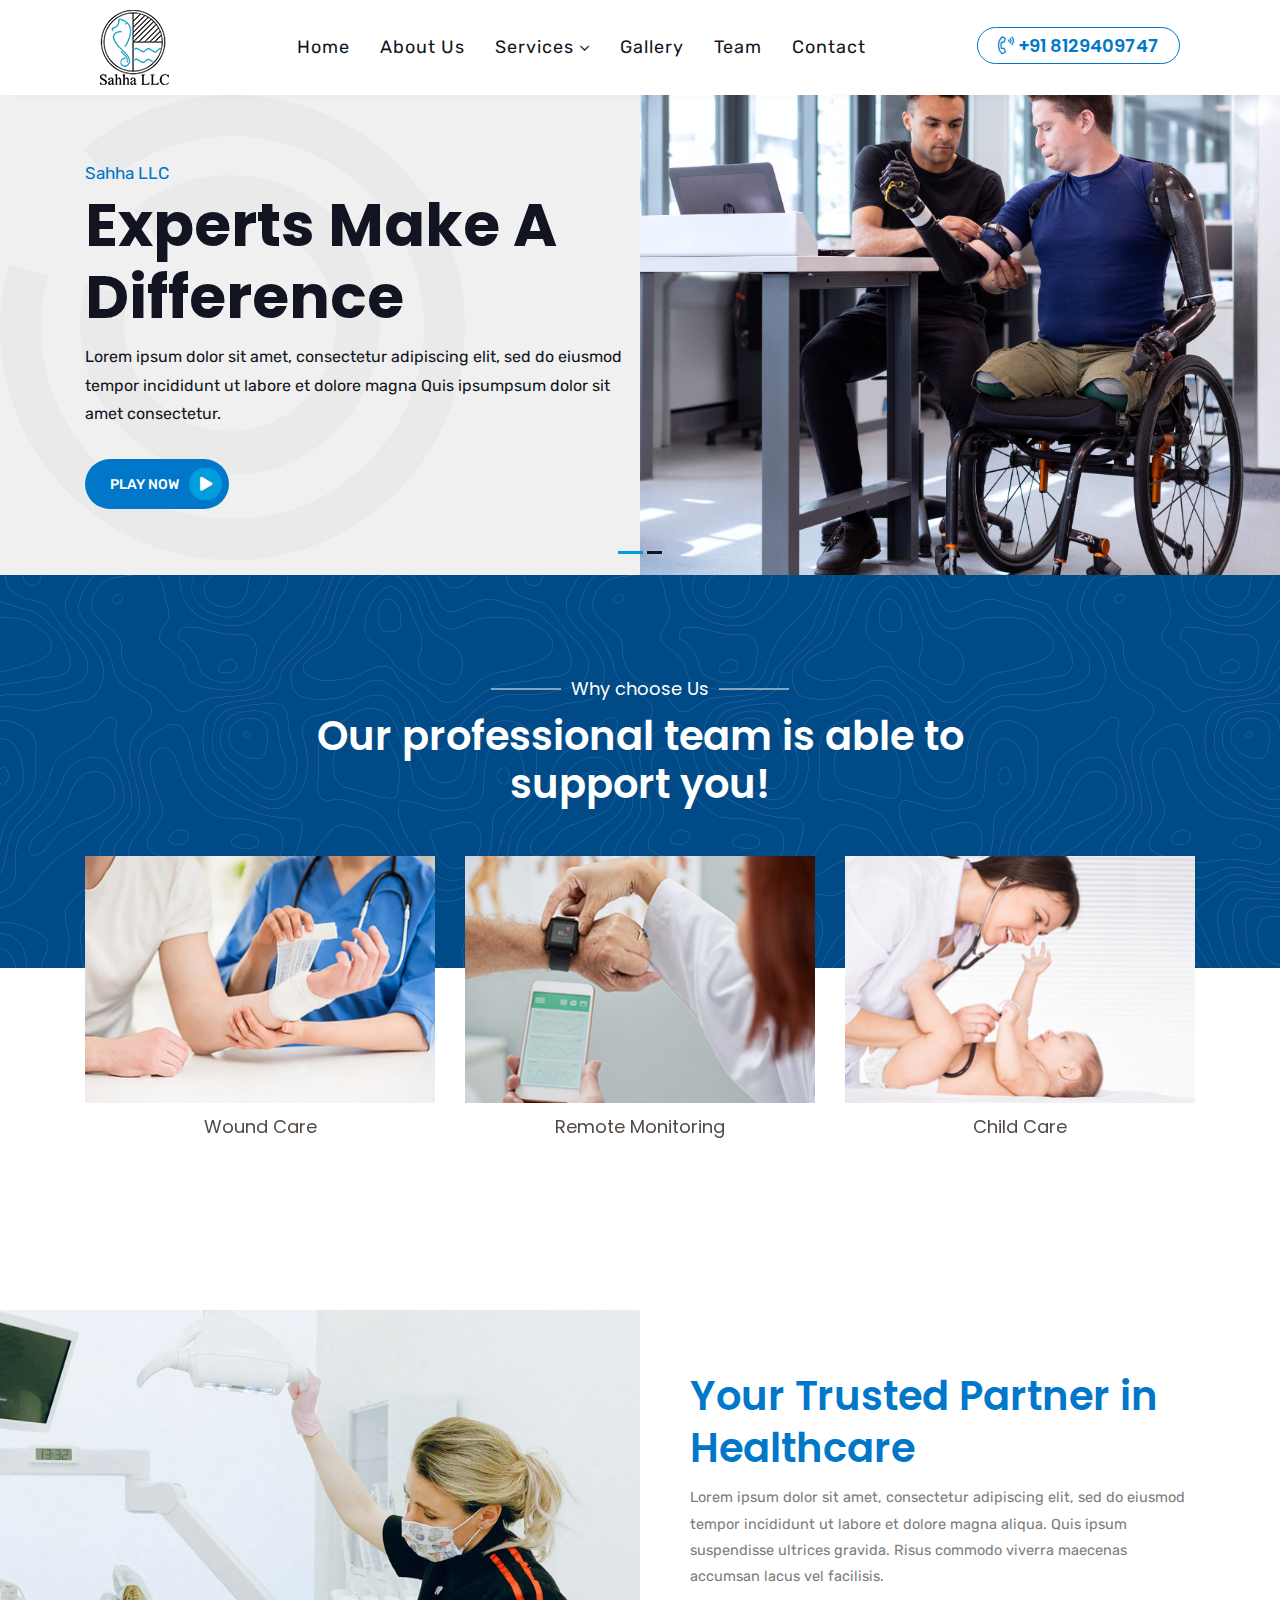
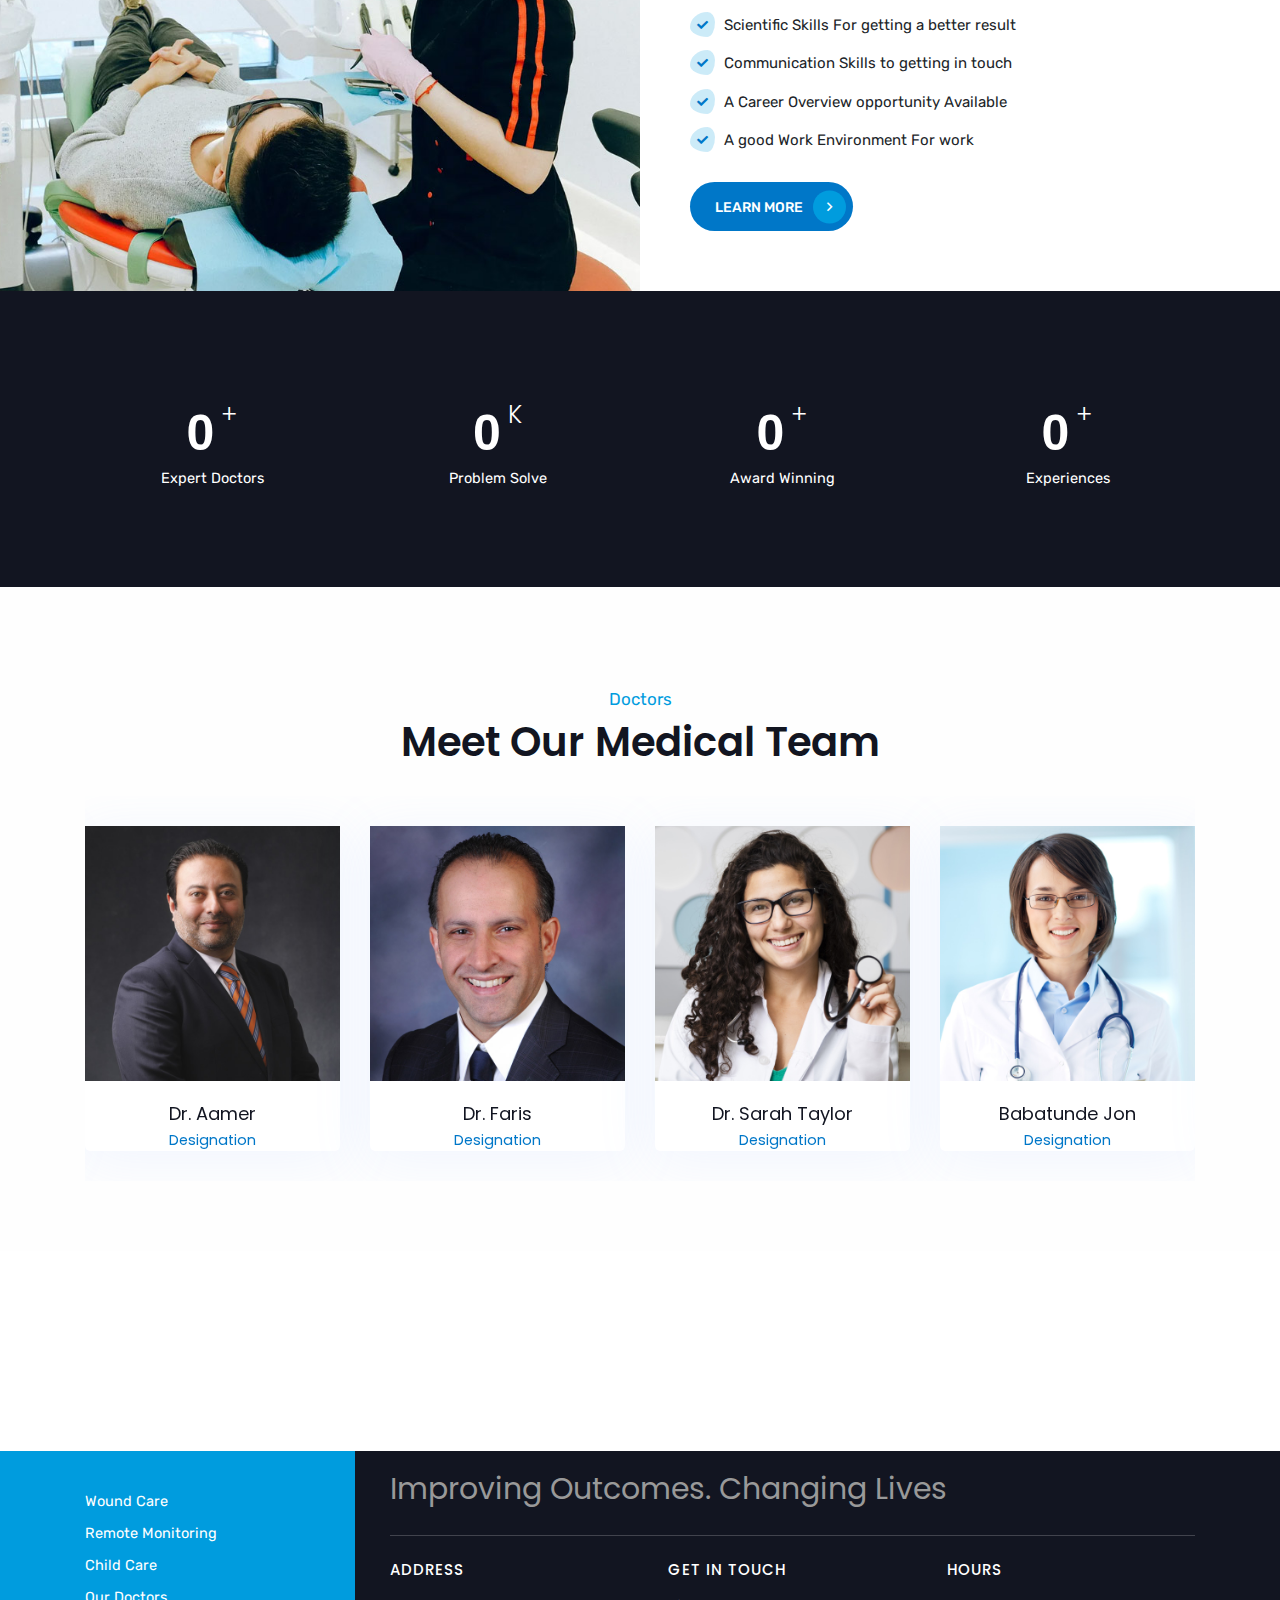
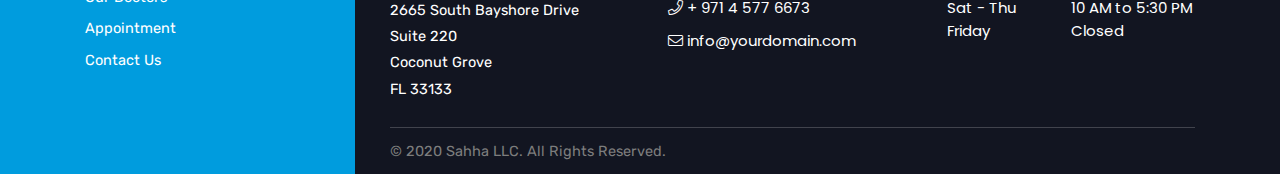
==== index.html @ 39664ebe "Initial commit" ====
<!doctype html>
<html lang="zxx">

<head>
  <meta charset="utf-8">
  <meta name="viewport" content="width=device-width, initial-scale=1, shrink-to-fit=no">
  <link rel="stylesheet" href="assets/css/bootstrap.min.css">
  <link rel="stylesheet" href="assets/css/animate.min.css">
  <link rel="stylesheet" href="assets/css/fontawesome-all.min.css">
  <link rel="stylesheet" href="assets/css/owl.carousel.min.css">
  <link rel="stylesheet" href="assets/css/magnific-popup.min.css">
  <link rel="stylesheet" href="assets/css/odometer.min.css">
  <link rel="stylesheet" href="assets/css/meanmenu.css">
  <link rel="stylesheet" href="assets/css/style.css">

  <title>Sahha LLC</title>

  <link rel="icon" type="image/png" href="assets/img/favicon.png">
</head>

<body>

  <!-- Preloader -->
  <div class="preloader">
    <div class="loader">
      <div class="loader-outter"></div>
      <div class="loader-inner"></div>

      <div class="indicator">
        <svg width="16px" height="12px">
          <polyline id="back" points="1 6 4 6 6 11 10 1 12 6 15 6"></polyline>
          <polyline id="front" points="1 6 4 6 6 11 10 1 12 6 15 6"></polyline>
        </svg>
      </div>
    </div>
  </div>
  <!-- End Preloader -->


  <header class="header-area">
    <div class="navbar-area">
      <div class="sahha-responsive-nav">
        <div class="container">
          <div class="sahha-responsive-menu">
            <div class="logo">
              <a href="index.html">
                <img src="assets/img/logo.png" alt="logo">
              </a>
            </div>
          </div>
        </div>
      </div>

      <div class="sahha-nav">
        <div class="container-fluid">
          <div class="header-wrap">
            <nav class="navbar navbar-expand-md navbar-light">
              <a class="navbar-brand" href="index.html">
                <img src="assets/img/logo.png" alt="logo">
              </a>

              <div class="collapse navbar-collapse mean-menu" id="navbarSupportedContent">
                <ul class="navbar-nav">
                  <li class="nav-item"><a href="#" class="nav-link active">Home</a></li>

                  <li class="nav-item"><a href="#" class="nav-link">About Us</a>

                  </li>

                  <li class="nav-item"><a href="#" class="nav-link">Services <i class="fal fa-angle-down"></i></a>
                    <ul class="dropdown-menu">
                      <li class="nav-item"><a href="#" class="nav-link">Wound Care</a></li>

                      <li class="nav-item"><a href="#" class="nav-link">Remote Monitoring</a></li>
                      <li class="nav-item"><a href="#" class="nav-link">Child Care</a></li>
                    </ul>
                  </li>

                  <li class="nav-item"><a href="#" class="nav-link">Gallery </a>

                  </li>
                  <li class="nav-item"><a href="#" class="nav-link">Team</a></li>
                  <li class="nav-item"><a href="#" class="nav-link">Contact</a></li>
                </ul>
                <div class="others-options">
                  <a href="#" class=""><i class="fal fa-phone-volume"></i> +91 8129409747
                    <!-- <span>Call Us Today</span>-->
                  </a>
                </div>
              </div>
            </nav>
          </div>
        </div>
      </div>
    </div>
  </header>

  <div class="home-slides owl-carousel owl-theme">
    <div class="main-banner d-flex flex-row justify-content-end" style="background-color: #f0f0f0; position: relative;">
      <div class="d-table" style="z-index: 9999; position: absolute;">
        <div class="d-table-cell">
          <div class="container">
            <div class="row">
              <div class="col-md-6 col-sm-12">
                <div class="main-banner-content">
                  <span>Sahha LLC</span>
                  <h1>Experts Make A Difference</h1>
                  <p>Lorem ipsum dolor sit amet, consectetur adipiscing elit, sed do eiusmod tempor incididunt ut labore
                    et dolore magna Quis ipsumpsum dolor sit amet consectetur.</p>

                  <div class="btn-box">

                    <a href="https://www.youtube.com/watch?v=bk7McNUjWgw" class="btn btn-primary popup-youtube">Play Now
                      <i class="fas fa-play"></i></a>
                  </div>
                </div>
              </div>
            </div>
          </div>
        </div>
      </div>

      <div class="col-md-6" style="padding: 0; z-index: 1;"><img src="assets/img/ban01.jpg"></div>
      <div class="circle-shape1"><img src="assets/img/circle-shape1.png" alt="image"></div>
      <div class="circle-shape2"><img src="assets/img/circle-shape2.png" alt="image"></div>
    </div>


    <div class="main-banner d-flex flex-row justify-content-end" style="background-color: #f0f0f0; position: relative;">
      <div class="d-table" style="z-index: 9999; position: absolute;">
        <div class="d-table-cell">
          <div class="container">
            <div class="row">
              <div class="col-md-6">
                <div class="main-banner-content">
                  <span>Sahha LLC</span>
                  <h1>Experts Make A Difference</h1>
                  <p>Lorem ipsum dolor sit amet, consectetur adipiscing elit, sed do eiusmod tempor incididunt ut labore
                    et dolore magna Quis ipsumpsum dolor sit amet consectetur.</p>

                  <div class="btn-box">
                    <a href="#" class="btn btn-primary">About Us <i class="far fa-angle-right"></i></a>

                  </div>
                </div>
              </div>
            </div>
          </div>
        </div>
      </div>

      <div class="col-md-6" style="padding: 0; z-index: 1;"><img src="assets/img/ban02.jpg"></div>
      <div class="circle-shape1"><img src="assets/img/circle-shape1.png" alt="image"></div>
      <div class="circle-shape2"><img src="assets/img/circle-shape2.png" alt="image"></div>
    </div>
  </div>

  <div class="clearfix"></div>

  <section class="choose-people bg-primary-half-lg z-index-n9">
    <div class="container">
      <div class="row justify-content-center">
        <div class="col-xl-8 col-md-10 text-center">
          <div class="section-mtitle center-divider mb-4 mb-md-0">
            <span class="text-white">Why choose Us</span>
            <h2 class="text-white mb-0">Our professional team is able to support you!</h2>
          </div>
        </div>
      </div>
    </div>
  </section>
  <section class="space-pb mt-n5 mt-lg-n7" style=" width: 100%; float: left;">
    <div class="container">
      <div class="row justify-content-center">
        <div class="col-lg-4 col-md-6 text-center mb-4 mb-lg-0">
          <div class="sahha-service-box" data-aos="fade-up">
            <div class="img-scale">
              <a href="#" title="View more">
                <img width="348" height="246" src="assets/img/services-01.jpg" class="" alt="" /></a>
            </div>
            <a href="#" class="sahha-service-box__name">Wound Care</a>
            <div class="sahha-service-box__footer">
              <a href="#" class="more more--dark">View more</a>
              <a href="#" class="appointment" data-product-id="705"><i class="icon-marmite_symbol"></i>
                <b>Appointment</b>
              </a>
            </div>
          </div>
        </div>
        <div class="col-lg-4 col-md-6 text-center mb-4 mb-lg-0">
          <div class="sahha-service-box" data-aos="fade-up">
            <div class="img-scale">
              <a href="#" title="View more">
                <img width="348" height="246" src="assets/img/services-02.jpg" class="" alt="" /></a>
            </div>
            <a href="#" class="sahha-service-box__name">Remote Monitoring</a>
            <div class="sahha-service-box__footer">
              <a href="#" class="more more--dark">View more</a>
              <a href="#" class="appointment" data-product-id="705"><i class="icon-marmite_symbol"></i>
                <b>Appointment</b>
              </a>
            </div>
          </div>
        </div>
        <div class="col-lg-4 col-md-6 text-center mb-4 mb-lg-0">
          <div class="sahha-service-box" data-aos="fade-up">
            <div class="img-scale">
              <a href="#" title="View more">
                <img width="348" height="246" src="assets/img/services-03.jpg" alt="" /></a>
            </div>
            <a href="#" class="sahha-service-box__name">Child Care</a>
            <div class="sahha-service-box__footer cxy">
              <a href="#" class="more more--dark">View more</a>
              <a href="#" class="appointment" data-product-id="705"><i class="icon-marmite_symbol"></i>
                <b>Appointment</b>
              </a>
            </div>
          </div>
        </div>
      </div>
    </div>
  </section>


  <div class="clearfix"></div>

  <section class="about-area">
    <div class="container-fluid p-0">
      <div class="row m-0">
        <div class="col-lg-6 col-md-12 p-0">
          <div class="about-image">
            <img src="assets/img/about-img1.jpg" alt="image">
          </div>
        </div>

        <div class="col-lg-6 col-md-12 p-0">
          <div class="about-content">

            <h2>Your Trusted Partner in Healthcare</h2>
            <p>Lorem ipsum dolor sit amet, consectetur adipiscing elit, sed do eiusmod tempor incididunt ut labore et
              dolore magna aliqua. Quis ipsum suspendisse ultrices gravida. Risus commodo viverra maecenas accumsan
              lacus vel facilisis.</p>

            <ul>
              <li><i class="fas fa-check"></i> Scientific Skills For getting a better result</li>
              <li><i class="fas fa-check"></i> Communication Skills to getting in touch</li>
              <li><i class="fas fa-check"></i> A Career Overview opportunity Available</li>
              <li><i class="fas fa-check"></i> A good Work Environment For work</li>
            </ul>

            <a href="#" class="btn btn-primary">Learn More <i class="far fa-angle-right"></i></a>
          </div>
        </div>
      </div>
    </div>
  </section>

  <section class="fun-facts-area ptb-100">
    <div class="container">
      <div class="row">
        <div class="col-lg-3 col-md-3 col-sm-3 col-6">
          <div class="single-fun-facts">
            <div class="icon">
              <i class="flaticon-doctor-1"></i>
            </div>
            <h3>
              <span class="odometer" data-count="20"></span>
              <span class="optional-icon">+</span>
            </h3>
            <p>Expert Doctors</p>
          </div>
        </div>

        <div class="col-lg-3 col-md-3 col-sm-3 col-6">
          <div class="single-fun-facts">
            <div class="icon">
              <i class="flaticon-light-bulb"></i>
            </div>
            <h3>
              <span class="odometer" data-count="899"></span>
              <span class="optional-icon">K</span>
            </h3>
            <p>Problem Solve</p>
          </div>
        </div>

        <div class="col-lg-3 col-md-3 col-sm-3 col-6">
          <div class="single-fun-facts">
            <div class="icon">
              <i class="flaticon-science"></i>
            </div>
            <h3>
              <span class="odometer" data-count="100"></span>
              <span class="optional-icon">+</span>
            </h3>
            <p>Award Winning</p>
          </div>
        </div>

        <div class="col-lg-3 col-md-3 col-sm-3 col-6">
          <div class="single-fun-facts">
            <div class="icon">
              <i class="flaticon-trophy"></i>
            </div>
            <h3>
              <span class="odometer" data-count="10"></span>
              <span class="optional-icon">+</span>
            </h3>
            <p>Experiences</p>
          </div>
        </div>
      </div>
    </div>
  </section>

  <section class="doctor-area ptb-100 bg-fefefe">
    <div class="container">
      <div class="section-title">
        <span>Doctors</span>
        <h2>Meet Our Medical Team</h2>

      </div>

      <div class="doctor-slides owl-carousel owl-theme">
        <div class="single-doctor-box">
          <div class="doctor-image">
            <img src="assets/img/doctor/1.jpg" alt="image">

            <a href="#" class="details-btn"><i class="fas fa-plus"></i></a>
          </div>

          <div class="doctor-content">
            <h3><a href="#">Dr. Aamer</a></h3>
            <span>Designation</span>


          </div>
        </div>

        <div class="single-doctor-box">
          <div class="doctor-image">
            <img src="assets/img/doctor/2.jpg" alt="image">

            <a href="#" class="details-btn"><i class="fas fa-plus"></i></a>
          </div>

          <div class="doctor-content">
            <h3><a href="#">Dr. Faris</a></h3>
            <span>Designation</span>


          </div>
        </div>

        <div class="single-doctor-box">
          <div class="doctor-image">
            <img src="assets/img/doctor/5.jpg" alt="image">

            <a href="#" class="details-btn"><i class="fas fa-plus"></i></a>
          </div>

          <div class="doctor-content">
            <h3><a href="#">Dr. Sarah Taylor</a></h3>
            <span>Designation</span>


          </div>
        </div>



        <div class="single-doctor-box">
          <div class="doctor-image">
            <img src="assets/img/doctor/3.jpg" alt="image">

            <a href="#" class="details-btn"><i class="fas fa-plus"></i></a>
          </div>

          <div class="doctor-content">
            <h3><a href="#">Babatunde Jon</a></h3>
            <span>Designation</span>


          </div>
        </div>


      </div>
    </div>
  </section>

  <section class="appointment-area ptb-100 jarallax" data-jarallax='{"speed": 0.3}'>
    <div class="container">

    </div>
  </section>

  <section class="footer-area">
    <div class="container">


      <div class="row">
        <div class="col-lg-3 col-md-6 col-sm-6">
          <div class="single-footer-widget">
            <ul class="departments-list">
              <li><a href="#">Wound Care</a></li>
              <li><a href="#">Remote Monitoring</a></li>
              <li><a href="#">Child Care</a></li>
              <li><a href="#">Our Doctors</a></li>
              <li><a href="#">Appointment</a></li>
              <li><a href="#">Contact Us</a></li>
            </ul>


          </div>
        </div>

        <div class="col-lg-9" style="background-color: #121521; padding-left: 35px;">
          <div class="row">
            <div class="col-lg-12">
              <div class="footer-ryt-mainTitle">
                <h3>Improving Outcomes. Changing Lives</h3>
              </div>

            </div>
          </div>
          <div class="row">
            <div class="col-lg-4">
              <div class="footer-ryt">
                <h5>Address</h5>
                <p>2665 South Bayshore Drive<br> Suite 220<br>
                  Coconut Grove<br> FL 33133</p>
              </div>
            </div>
            <div class="col-lg-4">
              <div class="footer-ryt">
                <h5>Get In Touch</h5>
                <a href="#"><i class="fal fa-phone"></i> + 971 4 577 6673</a>
                <a href="#"><i class="fal fa-envelope"></i> info@yourdomain.com</a>
              </div>
            </div>
            <div class="col-lg-4">
              <div class="footer-ryt">
                <h5>Hours</h5>

                <div class="hoursBx">
                  <span class="">Sat - Thu</span><span>10 AM to 5:30 PM</span></div>
                <div class="hoursBx"><span>Friday</span><span class="">Closed</span></div>


              </div>
            </div>
          </div>
          <div class="row">
            <div class="col-lg-12">
              <div style="border-top: 1px solid rgba(255,255,255,.2); padding: 10px 0;">
                <p>© 2020 Sahha LLC. All Rights Reserved.</p>
              </div>

            </div>
          </div>

        </div>
      </div>
    </div>
  </section>


  <div class="go-top"><i class="fas fa-chevron-up"></i></div>


  <script src="assets/js/jquery.min.js"></script>
  <script src="assets/js/popper.min.js"></script>
  <script src="assets/js/bootstrap.min.js"></script>
  <script src="assets/js/owl.carousel.min.js"></script>
  <script src="assets/js/jquery.meanmenu.js"></script>
  <script src="assets/js/jquery.appear.min.js"></script>
  <script src="assets/js/odometer.min.js"></script>
  <script src="assets/js/parallax.min.js"></script>
  <script src="assets/js/jquery.magnific-popup.min.js"></script>
  <script src="assets/js/wow.min.js"></script>
  <script src="assets/js/main.js"></script>
</body>

</html>
---- assets/css/meanmenu.css ----
a.meanmenu-reveal {
	display: none;
}
.mean-container .mean-bar {
	float: left;
	width: 100%;
	position: absolute;
	background: transparent;
	padding: 0 0 0;
	z-index: 999;
}

.mean-container a.meanmenu-reveal {
	width: 35px;
	height: 30px;
	position: absolute;
	right: 0;
	cursor: pointer;
	color: #000000;
	text-decoration: none;
	font-size: 16px;
	text-indent: -9999em;
	line-height: 22px;
	font-size: 1px;
	display: block;
	font-weight: 700;
	padding-top: 3px;
}

.mean-container a.meanmenu-reveal span {
	display: block;
	background: #000000;
	height: 4px;
	margin-top: 3px;
	border-radius: 3px;
}

.mean-container .mean-nav {
	float: left;
	width: 100%;
	background: #ffffff;
	margin-top: 48px;
}

.mean-container .mean-nav ul {
	padding: 0;
	margin: 0;
	width: 100%;
	border: none;
	list-style-type: none;
}

.mean-container .mean-nav ul li {
	position: relative;
	float: left;
	width: 100%;
}

.mean-container .mean-nav ul li a i {
	display: none;
}

.mean-container .mean-nav ul li a {
	display: block;
	float: left;
	width: 90%;
	padding: 1em 5%;
	margin: 0;
	text-align: left;
	color: #677294;
	border-top: 1px solid #dbeefd;
	text-decoration: none;
}

.mean-container .mean-nav ul li a.active {
	color: #000000;
}

.mean-container .mean-nav ul li li a {
	width: 80%;
	padding: 1em 10%;
	color: #677294;
	border-top: 1px solid #dbeefd;
	opacity: 1;
	filter: alpha(opacity=75);
	text-shadow: none !important;
	visibility: visible;
	text-transform: none;
	font-size: 14px;
}

.mean-container .mean-nav ul li.mean-last a {
	margin-bottom: 0;
}

.mean-container .mean-nav ul li li li a {
	width: 70%;
	padding: 1em 15%;
}

.mean-container .mean-nav ul li li li li a {
	width: 60%;
	padding: 1em 20%;
}

.mean-container .mean-nav ul li li li li li a {
	width: 50%;
	padding: 1em 25%;
}

.mean-container .mean-nav ul li a:hover {
	background: #252525;
	background: rgba(255, 255, 255, 0.1);
}

.mean-container .mean-nav ul li a.mean-expand {
	margin-top: 1px;
	width: 100%;
	height: 24px;
	padding: 12px !important;
	text-align: right;
	position: absolute;
	right: 0;
	top: 0;
	z-index: 2;
	font-weight: 700;
	background: transparent;
	border: none !important;
}

.mean-container .mean-push {
	float: left;
	width: 100%;
	padding: 0;
	margin: 0;
	clear: both;
}

.mean-nav .wrapper {
	width: 100%;
	padding: 0;
	margin: 0;
}

/* Fix for box sizing on Foundation Framework etc. */
.mean-container .mean-bar,
.mean-container .mean-bar * {
	-webkit-box-sizing: content-box;
	-moz-box-sizing: content-box;
	box-sizing: content-box;
}

.mean-remove {
	display: none !important;
}
---- assets/css/style.css ----
@import url("https://fonts.googleapis.com/css?family=Poppins:100,100i,200,200i,300,300i,400,400i,500,500i,600,600i,700,700i,800,800i,900,900i&display=swap");
@import url("https://fonts.googleapis.com/css?family=Rubik:300,300i,400,400i,500,500i,700,700i,900,900i&display=swap");
body {
  padding: 0;
  margin: 0;
  font-family: "Poppins", sans-serif;
  font-size: 15px;
}

a {
  -webkit-transition: 0.5s;
  transition: 0.5s;
  outline: 0 !important;
  text-decoration: none;
  color: #121521;
}

a:hover {
  text-decoration: none;
  color: #19ce67;
}

button {
  outline: 0 !important;
}

.d-table {
  width: 100%;
  height: 100%;
}

.d-table-cell {
  vertical-align: middle;
}

img {
  max-width: 100%;
  height: auto;
}

p {
  color: #7d7d7d;
  line-height: 1.8;
  margin-bottom: 12px;
  font-size: 14.5px;
  font-family: "Rubik", sans-serif;
}

p:last-child {
  margin-bottom: 0;
}

.h1,
.h2,
.h3,
.h4,
.h5,
.h6,
h1,
h2,
h3,
h4,
h5,
h6 {
  color: #121521;
}

.bg-fefefe {
  background-color: #fefefe;
}

.bg-f4f9fd {
  background-color: #f4f9fd;
}

.ptb-100 {
  padding-top: 100px;
  padding-bottom: 100px;
}

/*btn(primary&light)*/
.btn {
  border: none;
  line-height: initial;
  text-transform: uppercase;
  border-radius: 30px;
  padding: 17px 50px 15.5px 25px;
  position: relative;
  -webkit-transition: 0.5s;
  transition: 0.5s;
  font-size: 14px;
  font-family: "Rubik", sans-serif;
  font-weight: 500;
}

.btn.disabled,
.btn:disabled {
  opacity: 1;
}

.btn-primary {
  background: #0077c8;
  color: #ffffff;
}

.btn-primary i {
  position: absolute;
  right: 7px;
  top: 50%;
  -webkit-transform: translateY(-50%);
  transform: translateY(-50%);
  text-align: center;
  display: inline-block;
  height: 33px;
  width: 33px;
  line-height: 33px;
  color: #ffffff;
  border-radius: 50%;
  background-color: #009cde;
  -webkit-transition: 0.5s;
  transition: 0.5s;
}

.btn-primary.disabled,
.btn-primary:disabled {
  background: #19ce67;
  color: #ffffff;
}

.btn-primary:hover,
.btn-primary:focus {
  -webkit-box-shadow: unset !important;
  box-shadow: unset !important;
  background: #009cde !important;
  color: #ffffff !important;
}

.btn-primary:hover i,
.btn-primary:focus i {
  background-color: #ffffff;
  color: #009cde;
}

.btn-light {
  background-color: #ffffff;
  color: #121521;
}

.btn-light i {
  position: absolute;
  right: 7px;
  top: 50%;
  -webkit-transform: translateY(-50%);
  transform: translateY(-50%);
  text-align: center;
  display: inline-block;
  height: 33px;
  width: 33px;
  line-height: 34px;
  color: #121521;
  border-radius: 50%;
  background-color: #f0f0f0;
}

.btn-light.disabled,
.btn-light:disabled {
  background-color: #ffffff;
  color: #121521;
}

.btn-light:hover,
.btn-light:focus {
  background-color: #121521 !important;
  color: #ffffff !important;
  -webkit-box-shadow: unset !important;
  box-shadow: unset !important;
}

/*section-title*/
.section-title {
  text-align: center;
  max-width: 700px;
  margin-left: auto;
  margin-right: auto;
  margin-bottom: 60px;
}

.section-title span {
  display: block;
  margin-bottom: 5px;
  color: #009cde;
  font-size: 17px;
  font-family: "Rubik", sans-serif;
}

.section-title h2 {
  margin-bottom: 0;
  font-size: 40px;
  font-weight: 600;
}

.section-title p {
  max-width: 520px;
  margin-top: 10px;
  margin-bottom: 0;
  margin-left: auto;
  margin-right: auto;
}

/*form-control*/
.form-control {
  height: 45px;
  padding: 0 15px;
  font-size: 15px;
  line-height: initial;
  color: #121521;
  background-color: #ffffff;
  border: 1px solid #eeeeee;
  border-radius: 0;
  -webkit-transition: 0.5s;
  transition: 0.5s;
}

.form-control:focus {
  -webkit-box-shadow: unset !important;
  box-shadow: unset !important;
  border-color: #19ce67;
}

/*================================================
Preloader Area CSS
=================================================*/
.preloader {
  position: fixed;
  left: 0;
  width: 0;
  height: 100%;
  width: 100%;
  text-align: center;
  z-index: 9999999;
  -webkit-transition: 0.9s;
  transition: 0.9s;
}

.preloader .loader {
  position: absolute;
  width: 80px;
  height: 80px;
  border-radius: 50%;
  display: inline-block;
  left: 0;
  right: 0;
  margin: 0 auto;
  top: 45%;
  -webkit-transform: translateY(-45%);
  transform: translateY(-45%);
  -webkit-transition: 0.5s;
  transition: 0.5s;
}

.preloader .loader .loader-outter {
  position: absolute;
  border: 4px solid #ffffff;
  border-left-color: transparent;
  border-bottom: 0;
  width: 100%;
  height: 100%;
  border-radius: 50%;
  -webkit-animation: loader-outter 1s cubic-bezier(0.42, 0.61, 0.58, 0.41) infinite;
  animation: loader-outter 1s cubic-bezier(0.42, 0.61, 0.58, 0.41) infinite;
}

.preloader .loader .loader-inner {
  position: absolute;
  border: 4px solid #ffffff;
  border-radius: 50%;
  width: 60px;
  height: 60px;
  left: calc(40% - 21px);
  top: calc(40% - 21px);
  border-right: 0;
  border-top-color: transparent;
  -webkit-animation: loader-inner 1s cubic-bezier(0.42, 0.61, 0.58, 0.41) infinite;
  animation: loader-inner 1s cubic-bezier(0.42, 0.61, 0.58, 0.41) infinite;
}

.preloader .loader .indicator {
  position: absolute;
  right: 0;
  left: 0;
  top: 50%;
  -webkit-transform: translateY(-50%) scale(1.5);
  transform: translateY(-50%) scale(1.5);
}

.preloader .loader .indicator svg polyline {
  fill: none;
  stroke-width: 2;
  stroke-linecap: round;
  stroke-linejoin: round;
}

.preloader .loader .indicator svg polyline#back {
  stroke: #ffffff;
}

.preloader .loader .indicator svg polyline#front {
  stroke: #009cde;
  stroke-dasharray: 12, 36;
  stroke-dashoffset: 48;
  -webkit-animation: dash 1s linear infinite;
  animation: dash 1s linear infinite;
}

.preloader::before,
.preloader::after {
  content: "";
  position: absolute;
  left: 0;
  top: 0;
  height: 100%;
  width: 60%;
  z-index: -1;
  background: #009cde;
  -webkit-transition: 0.9s;
  transition: 0.9s;
}

.preloader::after {
  left: auto;
  right: 0;
}

.preloader.preloader-deactivate {
  visibility: hidden;
}

.preloader.preloader-deactivate::after,
.preloader.preloader-deactivate::before {
  width: 0;
}

.preloader.preloader-deactivate .loader {
  opacity: 0;
  visibility: hidden;
}

@-webkit-keyframes loader-outter {
  0% {
    -webkit-transform: rotate(0deg);
    transform: rotate(0deg);
  }
  100% {
    -webkit-transform: rotate(360deg);
    transform: rotate(360deg);
  }
}

@keyframes loader-outter {
  0% {
    -webkit-transform: rotate(0deg);
    transform: rotate(0deg);
  }
  100% {
    -webkit-transform: rotate(360deg);
    transform: rotate(360deg);
  }
}

@-webkit-keyframes loader-inner {
  0% {
    -webkit-transform: rotate(0deg);
    transform: rotate(0deg);
  }
  100% {
    -webkit-transform: rotate(-360deg);
    transform: rotate(-360deg);
  }
}

@keyframes loader-inner {
  0% {
    -webkit-transform: rotate(0deg);
    transform: rotate(0deg);
  }
  100% {
    -webkit-transform: rotate(-360deg);
    transform: rotate(-360deg);
  }
}

@-webkit-keyframes dash {
  62.5% {
    opacity: 0;
  }
  to {
    stroke-dashoffset: 0;
  }
}

@keyframes dash {
  62.5% {
    opacity: 0;
  }
  to {
    stroke-dashoffset: 0;
  }
}

.header-wrap {
  /*position: relative;
	display: flex;
	align-items: center;*/
}

@media (min-width: 768px) {
  .header-wrap {
    padding: 0 15px;
  }
}

@media (min-width: 992px) {
  .header-wrap {
    padding: 0 55px;
  }
}

@media (min-width: 1200px) {
  .header-wrap {
    padding: 0 85px;
  }
}

/*================================================
Header Area CSS
=================================================*/
.top-header {
  background-color: #f4f9fd;
  padding-top: 10px;
  padding-bottom: 10px;
  border-bottom: 1px solid #eee;
}

.header-contact-info {
  padding-left: 0;
  margin-bottom: 0;
  list-style-type: none;
}

.header-contact-info li {
  display: inline-block;
  margin-right: 20px;
  color: #121521;
  font-family: "Rubik", sans-serif;
  font-size: 14px;
}

.header-contact-info li i {
  color: #19ce67;
  margin-right: 4px;
  width: 28px;
  height: 28px;
  display: inline-block;
  line-height: 28px;
  border-radius: 50%;
  background-color: #def5ee;
  text-align: center;
  font-size: 13px;
  -webkit-transition: 0.5s;
  transition: 0.5s;
}

.header-contact-info li:last-child {
  margin-right: 0;
}

.header-contact-info li:hover i {
  background-color: #19ce67;
  color: #ffffff;
}

.header-right-content {
  text-align: right;
}

.header-right-content .top-header-social {
  display: inline-block;
  padding-left: 0;
  margin-bottom: 0;
  list-style-type: none;
}

.header-right-content .top-header-social li {
  display: inline-block;
  margin-right: 4px;
}

.header-right-content .top-header-social li a {
  display: block;
  color: #19ce67;
  width: 30px;
  height: 30px;
  line-height: 31px;
  border-radius: 50%;
  background-color: #d6eff8;
  text-align: center;
  font-size: 14px;
}

.header-right-content .top-header-social li a:hover {
  color: #ffffff;
  background-color: #19ce67;
  -webkit-transform: translateY(-5px);
  transform: translateY(-5px);
}

.header-right-content .top-header-social li:last-child {
  margin-right: 0;
}

.header-right-content .lang-select {
  margin-left: 15px;
  display: inline-block;
}

.header-right-content .lang-select .nice-select {
  color: #121521;
  border-radius: 30px;
  border: none;
  height: unset;
  line-height: initial;
  -webkit-box-shadow: 0 0 29px 0 rgba(102, 102, 102, 0.02);
  box-shadow: 0 0 29px 0 rgba(102, 102, 102, 0.02);
  background-color: #ffffff;
  padding: 8px 30px 8px 15px;
  font-family: "Rubik", sans-serif;
  font-size: 16px;
  font-weight: 500;
}

.header-right-content .lang-select .nice-select .list {
  background-color: #ffffff;
  -webkit-box-shadow: 0 0 29px 0 rgba(102, 102, 102, 0.1);
  box-shadow: 0 0 29px 0 rgba(102, 102, 102, 0.1);
  border-radius: 0;
  margin-top: 0;
  width: 100%;
  padding-top: 10px;
  padding-bottom: 10px;
}

.header-right-content .lang-select .nice-select .list .option {
  -webkit-transition: 0.5s;
  transition: 0.5s;
  font-size: 15px;
  text-align: center;
  line-height: 33px;
  min-height: 33px;
  padding-left: 0;
  padding-right: 0;
}

.header-right-content .lang-select .nice-select .list .option:hover {
  background-color: #19ce67 !important;
  color: #ffffff;
}

.header-right-content .lang-select .nice-select .list .option.selected {
  background-color: transparent;
}

.header-right-content .lang-select .nice-select:after {
  right: 15px;
  border-color: #121521;
  top: 58%;
}

.sahha-responsive-nav {
  display: none;
}

.navbar-brand {
  padding-top: 0;
  padding-bottom: 0;
}

.sahha-nav {
  background-color: #ffffff;
  padding-top: 10px;
  padding-bottom: 10px;
  padding-right: 0;
  padding-left: 0;
}

.sahha-nav .navbar {
  padding-right: 0;
  padding-top: 0;
  padding-left: 0;
  padding-bottom: 0;
}

.sahha-nav .navbar ul {
  padding-left: 0;
  list-style-type: none;
  margin-bottom: 0;
}

.sahha-nav .navbar .navbar-nav {
  font-family: "Rubik", sans-serif;
  margin-left: auto;
  margin-right: auto;
}

.sahha-nav .navbar .navbar-nav .nav-item {
  position: relative;
  padding-top: 15px;
  padding-bottom: 15px;
  padding-left: 0;
  padding-right: 0;
}

.sahha-nav .navbar .navbar-nav .nav-item a {
  font-size: 18px;
  font-weight: 400;
  color: #121521;
  text-transform: capitalize;
  padding-left: 0;
  padding-right: 0;
  padding-top: 0;
  padding-bottom: 0;
  margin-left: 15px;
  margin-right: 15px;
  letter-spacing: 1px;
}

.sahha-nav .navbar .navbar-nav .nav-item a:hover,
.sahha-nav .navbar .navbar-nav .nav-item a:focus,
.sahha-nav .navbar .navbar-nav .nav-item a.active {
  color: #121521;
}

.sahha-nav .navbar .navbar-nav .nav-item a i {
  font-size: 18px;
  position: relative;
  top: 2px;
  margin-left: 1px;
}

.sahha-nav .navbar .navbar-nav .nav-item:last-child a {
  margin-right: 0;
}

.sahha-nav .navbar .navbar-nav .nav-item:first-child a {
  margin-left: 0;
}

.sahha-nav .navbar .navbar-nav .nav-item:hover a,
.sahha-nav .navbar .navbar-nav .nav-item:focus a,
.sahha-nav .navbar .navbar-nav .nav-item.active a {
  color: #0077c8;
}

.sahha-nav .navbar .navbar-nav .nav-item .dropdown-menu {
  -webkit-box-shadow: 0px 0px 15px 0px rgba(0, 0, 0, 0.1);
  box-shadow: 0px 0px 15px 0px rgba(0, 0, 0, 0.1);
  background: #ffffff;
  position: absolute;
  border: none;
  top: 80px;
  left: 0;
  width: 200px;
  z-index: 99;
  display: block;
  opacity: 0;
  visibility: hidden;
  border-radius: 0;
  -webkit-transition: all 0.3s ease-in-out;
  transition: all 0.3s ease-in-out;
  border-top: 3px solid #0077c8;
  padding-top: 10px;
  padding-left: 25px;
  padding-right: 25px;
  padding-bottom: 10px;
}

.sahha-nav .navbar .navbar-nav .nav-item .dropdown-menu li {
  padding: 0;
}

.sahha-nav .navbar .navbar-nav .nav-item .dropdown-menu li a {
  text-transform: capitalize;
  padding: 10px 0;
  margin: 0;
  color: #121521;
  font-size: 14.5px;
}

.sahha-nav .navbar .navbar-nav .nav-item .dropdown-menu li a:hover,
.sahha-nav .navbar .navbar-nav .nav-item .dropdown-menu li a:focus,
.sahha-nav .navbar .navbar-nav .nav-item .dropdown-menu li a.active {
  color: #0077c8;
}

.sahha-nav .navbar .navbar-nav .nav-item .dropdown-menu li .dropdown-menu {
  left: 220px;
  top: 0;
  opacity: 0;
  visibility: hidden;
}

.sahha-nav .navbar .navbar-nav .nav-item .dropdown-menu li .dropdown-menu li a {
  color: #121521;
}

.sahha-nav .navbar .navbar-nav .nav-item .dropdown-menu li .dropdown-menu li a:hover,
.sahha-nav .navbar .navbar-nav .nav-item .dropdown-menu li .dropdown-menu li a:focus,
.sahha-nav .navbar .navbar-nav .nav-item .dropdown-menu li .dropdown-menu li a.active {
  color: #0077c8;
}

.sahha-nav .navbar .navbar-nav .nav-item .dropdown-menu li .dropdown-menu li .dropdown-menu {
  left: 220px;
  top: 0;
  opacity: 0;
  visibility: hidden;
}

.sahha-nav .navbar .navbar-nav .nav-item .dropdown-menu li .dropdown-menu li .dropdown-menu li a {
  color: #121521;
  text-transform: capitalize;
}

.sahha-nav .navbar .navbar-nav .nav-item .dropdown-menu li .dropdown-menu li .dropdown-menu li a:hover,
.sahha-nav .navbar .navbar-nav .nav-item .dropdown-menu li .dropdown-menu li .dropdown-menu li a:focus,
.sahha-nav .navbar .navbar-nav .nav-item .dropdown-menu li .dropdown-menu li .dropdown-menu li a.active {
  color: #0077c8;
}

.sahha-nav .navbar .navbar-nav .nav-item .dropdown-menu li .dropdown-menu li .dropdown-menu li .dropdown-menu {
  left: -250px;
  top: 0;
  opacity: 0;
  visibility: hidden;
}

.sahha-nav .navbar .navbar-nav .nav-item .dropdown-menu li .dropdown-menu li .dropdown-menu li .dropdown-menu li a {
  color: #121521;
  text-transform: capitalize;
}

.sahha-nav
  .navbar
  .navbar-nav
  .nav-item
  .dropdown-menu
  li
  .dropdown-menu
  li
  .dropdown-menu
  li
  .dropdown-menu
  li
  a:hover,
.sahha-nav
  .navbar
  .navbar-nav
  .nav-item
  .dropdown-menu
  li
  .dropdown-menu
  li
  .dropdown-menu
  li
  .dropdown-menu
  li
  a:focus,
.sahha-nav
  .navbar
  .navbar-nav
  .nav-item
  .dropdown-menu
  li
  .dropdown-menu
  li
  .dropdown-menu
  li
  .dropdown-menu
  li
  a.active {
  color: #0077c8;
}

.sahha-nav
  .navbar
  .navbar-nav
  .nav-item
  .dropdown-menu
  li
  .dropdown-menu
  li
  .dropdown-menu
  li
  .dropdown-menu
  li
  .dropdown-menu {
  left: -250px;
  top: 0;
  opacity: 0;
  visibility: hidden;
}

.sahha-nav
  .navbar
  .navbar-nav
  .nav-item
  .dropdown-menu
  li
  .dropdown-menu
  li
  .dropdown-menu
  li
  .dropdown-menu
  li
  .dropdown-menu
  li
  a {
  color: #121521;
  text-transform: capitalize;
}

.sahha-nav
  .navbar
  .navbar-nav
  .nav-item
  .dropdown-menu
  li
  .dropdown-menu
  li
  .dropdown-menu
  li
  .dropdown-menu
  li
  .dropdown-menu
  li
  a:hover,
.sahha-nav
  .navbar
  .navbar-nav
  .nav-item
  .dropdown-menu
  li
  .dropdown-menu
  li
  .dropdown-menu
  li
  .dropdown-menu
  li
  .dropdown-menu
  li
  a:focus,
.sahha-nav
  .navbar
  .navbar-nav
  .nav-item
  .dropdown-menu
  li
  .dropdown-menu
  li
  .dropdown-menu
  li
  .dropdown-menu
  li
  .dropdown-menu
  li
  a.active {
  color: #0077c8;
}

.sahha-nav
  .navbar
  .navbar-nav
  .nav-item
  .dropdown-menu
  li
  .dropdown-menu
  li
  .dropdown-menu
  li
  .dropdown-menu
  li
  .dropdown-menu
  li
  .dropdown-menu {
  left: -250px;
  top: 0;
  opacity: 0;
  visibility: hidden;
}

.sahha-nav
  .navbar
  .navbar-nav
  .nav-item
  .dropdown-menu
  li
  .dropdown-menu
  li
  .dropdown-menu
  li
  .dropdown-menu
  li
  .dropdown-menu
  li
  .dropdown-menu
  li
  a {
  color: #121521;
  text-transform: capitalize;
}

.sahha-nav
  .navbar
  .navbar-nav
  .nav-item
  .dropdown-menu
  li
  .dropdown-menu
  li
  .dropdown-menu
  li
  .dropdown-menu
  li
  .dropdown-menu
  li
  .dropdown-menu
  li
  a:hover,
.sahha-nav
  .navbar
  .navbar-nav
  .nav-item
  .dropdown-menu
  li
  .dropdown-menu
  li
  .dropdown-menu
  li
  .dropdown-menu
  li
  .dropdown-menu
  li
  .dropdown-menu
  li
  a:focus,
.sahha-nav
  .navbar
  .navbar-nav
  .nav-item
  .dropdown-menu
  li
  .dropdown-menu
  li
  .dropdown-menu
  li
  .dropdown-menu
  li
  .dropdown-menu
  li
  .dropdown-menu
  li
  a.active {
  color: #0077c8;
}

.sahha-nav
  .navbar
  .navbar-nav
  .nav-item
  .dropdown-menu
  li
  .dropdown-menu
  li
  .dropdown-menu
  li
  .dropdown-menu
  li
  .dropdown-menu
  li
  .dropdown-menu
  li
  .dropdown-menu {
  left: -250px;
  top: 0;
  opacity: 0;
  visibility: hidden;
}

.sahha-nav
  .navbar
  .navbar-nav
  .nav-item
  .dropdown-menu
  li
  .dropdown-menu
  li
  .dropdown-menu
  li
  .dropdown-menu
  li
  .dropdown-menu
  li
  .dropdown-menu
  li
  .dropdown-menu
  li
  a {
  color: #121521;
  text-transform: capitalize;
}

.sahha-nav
  .navbar
  .navbar-nav
  .nav-item
  .dropdown-menu
  li
  .dropdown-menu
  li
  .dropdown-menu
  li
  .dropdown-menu
  li
  .dropdown-menu
  li
  .dropdown-menu
  li
  .dropdown-menu
  li
  a:hover,
.sahha-nav
  .navbar
  .navbar-nav
  .nav-item
  .dropdown-menu
  li
  .dropdown-menu
  li
  .dropdown-menu
  li
  .dropdown-menu
  li
  .dropdown-menu
  li
  .dropdown-menu
  li
  .dropdown-menu
  li
  a:focus,
.sahha-nav
  .navbar
  .navbar-nav
  .nav-item
  .dropdown-menu
  li
  .dropdown-menu
  li
  .dropdown-menu
  li
  .dropdown-menu
  li
  .dropdown-menu
  li
  .dropdown-menu
  li
  .dropdown-menu
  li
  a.active {
  color: #0077c8;
}

.sahha-nav
  .navbar
  .navbar-nav
  .nav-item
  .dropdown-menu
  li
  .dropdown-menu
  li
  .dropdown-menu
  li
  .dropdown-menu
  li
  .dropdown-menu
  li
  .dropdown-menu
  li.active
  a {
  color: #0077c8;
}

.sahha-nav
  .navbar
  .navbar-nav
  .nav-item
  .dropdown-menu
  li
  .dropdown-menu
  li
  .dropdown-menu
  li
  .dropdown-menu
  li
  .dropdown-menu
  li
  .dropdown-menu
  li:hover
  .dropdown-menu {
  opacity: 1;
  visibility: visible;
  top: -15px;
}

.sahha-nav
  .navbar
  .navbar-nav
  .nav-item
  .dropdown-menu
  li
  .dropdown-menu
  li
  .dropdown-menu
  li
  .dropdown-menu
  li
  .dropdown-menu
  li.active
  a {
  color: #0077c8;
}

.sahha-nav
  .navbar
  .navbar-nav
  .nav-item
  .dropdown-menu
  li
  .dropdown-menu
  li
  .dropdown-menu
  li
  .dropdown-menu
  li
  .dropdown-menu
  li:hover
  .dropdown-menu {
  opacity: 1;
  visibility: visible;
  top: -15px;
}

.sahha-nav
  .navbar
  .navbar-nav
  .nav-item
  .dropdown-menu
  li
  .dropdown-menu
  li
  .dropdown-menu
  li
  .dropdown-menu
  li.active
  a {
  color: #0077c8;
}

.sahha-nav
  .navbar
  .navbar-nav
  .nav-item
  .dropdown-menu
  li
  .dropdown-menu
  li
  .dropdown-menu
  li
  .dropdown-menu
  li:hover
  .dropdown-menu {
  opacity: 1;
  visibility: visible;
  top: -15px;
}

.sahha-nav .navbar .navbar-nav .nav-item .dropdown-menu li .dropdown-menu li .dropdown-menu li.active a {
  color: #0077c8;
}

.sahha-nav .navbar .navbar-nav .nav-item .dropdown-menu li .dropdown-menu li .dropdown-menu li:hover .dropdown-menu {
  opacity: 1;
  visibility: visible;
  top: -15px;
}

.sahha-nav .navbar .navbar-nav .nav-item .dropdown-menu li .dropdown-menu li.active a {
  color: #0077c8;
}

.sahha-nav .navbar .navbar-nav .nav-item .dropdown-menu li .dropdown-menu li:hover .dropdown-menu {
  opacity: 1;
  visibility: visible;
  top: -15px;
}

.sahha-nav .navbar .navbar-nav .nav-item .dropdown-menu li.active a {
  color: #0077c8;
}

.sahha-nav .navbar .navbar-nav .nav-item .dropdown-menu li:hover .dropdown-menu {
  opacity: 1;
  visibility: visible;
  top: -15px;
}

.sahha-nav .navbar .navbar-nav .nav-item:hover .dropdown-menu {
  opacity: 1;
  visibility: visible;
  top: 100%;
}

.sahha-nav .navbar .others-options .cart-btn {
  display: inline-block;
  position: relative;
  top: 3px;
  color: #121521;
  font-size: 17px;
}

.sahha-nav .navbar .others-options .cart-btn:hover {
  color: #0077c8;
}

.sahha-nav .navbar .others-options .btn {
  margin-left: 15px;
  padding: 15px 25px 13.5px 25px;
}

.sahha-nav .navbar .others-options .option-item {
  color: #121521;
  display: inline-block;
  position: relative;
  line-height: initial;
  margin-left: 15px;
  top: 4px;
}

.sahha-nav .navbar .others-options .option-item .search-btn {
  cursor: pointer;
  -webkit-transition: 0.5s;
  transition: 0.5s;
  color: #121521;
}

.sahha-nav .navbar .others-options .option-item .search-btn::before {
  font-size: 17px;
}

.sahha-nav .navbar .others-options .option-item .search-btn:hover {
  color: #0077c8;
}

.sahha-nav .navbar .others-options .option-item .search-close-btn {
  cursor: pointer;
  display: none;
  font-size: 17px;
  -webkit-transition: 0.5s;
  transition: 0.5s;
  width: 17px;
  color: #121521;
}

.sahha-nav .navbar .others-options .option-item .search-close-btn.active {
  display: block;
}

.sahha-nav .navbar .others-options .option-item .search-close-btn:hover {
  color: #0077c8;
}
.sahha-nav .navbar .others-options a {
  font-size: 18px;
  font-weight: 600;
  color: #0077c8;
  text-align: right;
  line-height: 16px;
  padding: 5px 20px;
  border: 1px solid #0077c8;
  border-radius: 20px;
}
.sahha-nav .navbar .others-options a span {
  font-size: 13px;
  font-weight: 400;
  color: #009cde;
  display: block;
}

.navbar-area {
  background-color: #ffffff;
  -webkit-transition: 0.5s;
  transition: 0.5s;
  -webkit-box-shadow: 0px 15px 10px -15px rgba(0, 0, 0, 0.04);
  box-shadow: 0px 15px 10px -15px rgba(0, 0, 0, 0.04);
  position: relative;
  z-index: 2;
}

.navbar-area.is-sticky {
  position: fixed;
  top: 0;
  left: 0;
  width: 100%;
  z-index: 999;
  -webkit-box-shadow: 0 2px 28px 0 rgba(0, 0, 0, 0.06);
  box-shadow: 0 2px 28px 0 rgba(0, 0, 0, 0.06);
  background: #ffffff !important;
  -webkit-animation: 500ms ease-in-out 0s normal none 1 running fadeInDown;
  animation: 500ms ease-in-out 0s normal none 1 running fadeInDown;
  -webkit-transition: 0.5s;
  transition: 0.5s;
}

.search-overlay {
  display: none;
}

.search-overlay.search-popup {
  position: absolute;
  top: 100%;
  width: 300px;
  right: 0;
  background: #ffffff;
  z-index: 2;
  padding: 20px;
  -webkit-box-shadow: 0px 0px 15px 0px rgba(0, 0, 0, 0.1);
  box-shadow: 0px 0px 15px 0px rgba(0, 0, 0, 0.1);
  margin-top: 20px;
}

.search-overlay.search-popup .search-form {
  position: relative;
}

.search-overlay.search-popup .search-form .search-input {
  display: block;
  width: 100%;
  height: 40px;
  line-height: initial;
  border: 1px solid #eeeeee;
  padding-left: 10px;
  color: #121521;
  outline: 0;
  -webkit-transition: 0.5s;
  transition: 0.5s;
  font-size: 14px;
}

.search-overlay.search-popup .search-form .search-input:focus {
  border-color: #0077c8;
}

.search-overlay.search-popup .search-form .search-button {
  position: absolute;
  right: 0;
  top: 0;
  height: 40px;
  background: transparent;
  border: none;
  width: 40px;
  outline: 0;
  color: #7d7d7d;
  -webkit-transition: 0.5s;
  transition: 0.5s;
}

.search-overlay.search-popup .search-form .search-button:hover,
.search-overlay.search-popup .search-form .search-button:focus {
  color: #0077c8;
}

@media only screen and (max-width: 991px) {
  .navbar-area {
    padding-top: 20px;
    padding-bottom: 20px;
  }
  .navbar-area.is-sticky {
    border-bottom: none;
    -webkit-box-shadow: 0 7px 13px 0 rgba(0, 0, 0, 0.1);
    box-shadow: 0 7px 13px 0 rgba(0, 0, 0, 0.1);
  }
  .sahha-responsive-nav {
    display: block;
  }
  .sahha-responsive-nav .sahha-responsive-menu {
    position: relative;
  }
  .sahha-responsive-nav .sahha-responsive-menu.mean-container .mean-nav ul {
    font-size: 14px;
  }
  .sahha-responsive-nav .sahha-responsive-menu.mean-container .mean-nav ul li a.active {
    color: #0077c8;
  }
  .sahha-responsive-nav .sahha-responsive-menu.mean-container .mean-nav ul li li a {
    font-size: 13.5px;
  }
  .sahha-responsive-nav .sahha-responsive-menu.mean-container .navbar-nav {
    overflow-y: scroll;
    height: 350px;
    -webkit-box-shadow: 0 7px 13px 0 rgba(0, 0, 0, 0.1);
    box-shadow: 0 7px 13px 0 rgba(0, 0, 0, 0.1);
  }
  .sahha-responsive-nav .mean-container a.meanmenu-reveal {
    color: #121521;
  }
  .sahha-responsive-nav .mean-container a.meanmenu-reveal span {
    background: #121521;
  }
  .sahha-responsive-nav .logo {
    position: relative;
    width: 50%;
    z-index: 999;
  }
  .sahha-responsive-nav .others-options {
    position: absolute;
    right: 55px;
    top: -2px;
  }
  .sahha-responsive-nav .others-options .btn {
    display: none;
  }
  .sahha-responsive-nav .others-options .cart-btn {
    display: inline-block;
    position: relative;
    top: 3px;
    color: #121521;
    font-size: 17px;
  }
  .sahha-responsive-nav .others-options .cart-btn:hover {
    color: #0077c8;
  }
  .sahha-responsive-nav .others-options .option-item {
    display: none;
    color: #121521;
    position: relative;
    line-height: initial;
    margin-left: 15px;
    top: 4px;
  }
  .sahha-responsive-nav .others-options .option-item .search-btn {
    cursor: pointer;
    -webkit-transition: 0.5s;
    transition: 0.5s;
    color: #121521;
  }
  .sahha-responsive-nav .others-options .option-item .search-btn::before {
    font-size: 17px;
  }
  .sahha-responsive-nav .others-options .option-item .search-btn:hover {
    color: #0077c8;
  }
  .sahha-responsive-nav .others-options .option-item .search-close-btn {
    cursor: pointer;
    display: none;
    font-size: 17px;
    -webkit-transition: 0.5s;
    transition: 0.5s;
    width: 17px;
    color: #121521;
  }
  .sahha-responsive-nav .others-options .option-item .search-close-btn.active {
    display: block;
  }
  .sahha-responsive-nav .others-options .option-item .search-close-btn:hover {
    color: #0077c8;
  }
  .search-overlay.search-popup .search-form .search-input {
    width: 96%;
  }
  .search-overlay.search-popup .search-form .search-button {
    height: 43px;
  }
  .sahha-nav {
    display: none;
  }
}

/*================================================
Main Banner Area CSS
=================================================*/
.main-banner {
  /*height: 745px;*/
  position: relative;
  z-index: 1;
  background-position: center center;
  background-size: cover;
  background-repeat: no-repeat;
}

.item-bg1 {
  background-image: url(../../assets/img/main-banner1.jpg);
}

.item-bg2 {
  background-image: url(../../assets/img/main-banner2.jpg);
}

.item-bg3 {
  background-image: url(../../assets/img/main-banner3.jpg);
}

.main-banner-content {
  max-width: 850px;
}

.main-banner-content span {
  display: block;
  margin-bottom: 2px;
  color: #0077c8;
  font-size: 17px;
  font-family: "Rubik", sans-serif;
}

.main-banner-content h1 {
  margin-bottom: 0;
  font-size: 60px;
  font-weight: 700;
  color: #121521;
}

.main-banner-content p {
  line-height: 1.8;
  color: #121521;
  max-width: 670px;
  font-size: 16px;
  margin-bottom: 0;
  margin-top: 10px;
}

.main-banner-content .btn-box {
  margin-top: 30px;
}

.main-banner-content .btn-box .btn-light {
  margin-left: 12px;
}

.home-slides.owl-theme .owl-nav {
  margin-top: 0;
  opacity: 1 !important;
  visibility: hidden;
  -webkit-transition: 0.5s;
  transition: 0.5s;
}

.home-slides.owl-theme .owl-nav [class*="owl-"] {
  color: #fff;
  margin: 0;
  padding: 0;
  background: #0077c8;
  display: inline-block;
  cursor: pointer;
  /*border-radius: 50%;*/
  width: 50px;
  height: 50px;
  line-height: 51px;
  -webkit-transition: 0.5s;
  transition: 0.5s;
  font-size: 20px;
  position: absolute;
  right: 15px;
  bottom: 0px;
  -webkit-transform: translateY(-50%);
  transform: translateY(-50%);
}

.home-slides.owl-theme .owl-nav [class*="owl-"]:hover {
  background-color: #004b87;
  color: #ffffff;
}

.home-slides.owl-theme .owl-nav [class*="owl-"].owl-next {
  /*left: auto;*/
  right: 70px;
}

.home-slides.owl-theme .owl-dots {
  position: absolute;
  left: 0;
  right: 0;
  bottom: 15px;
}

.home-slides.owl-theme .owl-dots .owl-dot span {
  width: 15px;
  height: 3px;
  margin: 0 2px;
  background: #121521;
  border-radius: 0;
  -webkit-transition: 0.5s;
  transition: 0.5s;
}

.home-slides.owl-theme .owl-dots .owl-dot:hover span {
  background-color: #009cde;
}

.home-slides.owl-theme .owl-dots .owl-dot.active span {
  width: 25px;
  background-color: #009cde;
}

.home-slides.owl-theme:hover .owl-nav {
  opacity: 1;
  visibility: visible;
}

.circle-shape1 {
  position: absolute;
  left: 80px;
  top: 80px;
  z-index: -1;
  -webkit-animation-name: rotateMe;
  animation-name: rotateMe;
  -webkit-animation-duration: 50s;
  animation-duration: 50s;
  -webkit-animation-iteration-count: infinite;
  animation-iteration-count: infinite;
  -webkit-animation-timing-function: linear;
  animation-timing-function: linear;
}

.circle-shape1 img {
  opacity: 0.8;
}

.circle-shape2 {
  position: absolute;
  left: 0;
  top: 0;
  z-index: -1;
  -webkit-animation-name: rotateMeTwo;
  animation-name: rotateMeTwo;
  -webkit-animation-duration: 50s;
  animation-duration: 50s;
  -webkit-animation-iteration-count: infinite;
  animation-iteration-count: infinite;
  -webkit-animation-timing-function: linear;
  animation-timing-function: linear;
}

.circle-shape2 img {
  opacity: 0.8;
}

.shape1 {
  position: absolute;
  right: 25px;
  top: 25%;
  z-index: -1;
  -webkit-animation-name: rotateMe;
  animation-name: rotateMe;
  -webkit-animation-duration: 50s;
  animation-duration: 50s;
  -webkit-animation-iteration-count: infinite;
  animation-iteration-count: infinite;
  -webkit-animation-timing-function: linear;
  animation-timing-function: linear;
}

@-webkit-keyframes rotateMe {
  from {
    -webkit-transform: rotate(0deg);
    transform: rotate(0deg);
  }
  to {
    -webkit-transform: rotate(360deg);
    transform: rotate(360deg);
  }
}

@keyframes rotateMe {
  from {
    -webkit-transform: rotate(0deg);
    transform: rotate(0deg);
  }
  to {
    -webkit-transform: rotate(360deg);
    transform: rotate(360deg);
  }
}

@-webkit-keyframes rotateMeTwo {
  from {
    -webkit-transform: rotate(0deg);
    transform: rotate(0deg);
  }
  to {
    -webkit-transform: rotate(-360deg);
    transform: rotate(-360deg);
  }
}

@keyframes rotateMeTwo {
  from {
    -webkit-transform: rotate(0deg);
    transform: rotate(0deg);
  }
  to {
    -webkit-transform: rotate(-360deg);
    transform: rotate(-360deg);
  }
}

/*================================================
About Area CSS
=================================================*/
.about-area {
  position: relative;
  z-index: 1;
}

.about-image {
  width: 100%;
  height: 100%;
  background-image: url(../../assets/img/about-img1.jpg);
  background-position: center center;
  background-size: cover;
  background-repeat: no-repeat;
}

.about-image img {
  display: none;
}

.about-content {
  max-width: 555px;
  padding-top: 60px;
  padding-bottom: 60px;
  padding-left: 50px;
}

.about-content span {
  display: block;
  margin-bottom: 5px;
  color: #0077c8;
  font-size: 17px;
  font-family: "Rubik", sans-serif;
}

.about-content h2 {
  margin-bottom: 0;
  line-height: 1.3;
  font-size: 40px;
  font-weight: 600;
  color: #0077c8;
}

.about-content p {
  margin-top: 10px;
  margin-bottom: 0;
}

.about-content ul {
  padding-left: 0;
  list-style-type: none;
  margin-top: 25px;
  margin-bottom: 0;
}

.about-content ul li {
  margin-bottom: 16px;
  position: relative;
  padding-left: 34px;
  font-family: "Rubik", sans-serif;
}

.about-content ul li i {
  width: 25px;
  height: 25px;
  line-height: 25px;
  text-align: center;
  border-radius: 70% 30% 30% 70% / 60% 40% 60% 40%;
  background-color: rgba(0, 156, 222, 0.2);
  color: #0077c8;
  -webkit-transition: 0.5s;
  transition: 0.5s;
  display: inline-block;
  font-size: 11px;
  position: absolute;
  left: 0;
  top: -2px;
}

.about-content ul li:hover i {
  background-color: #0077c8;
  color: #ffffff;
}

.about-content ul li:last-child {
  margin-bottom: 0;
}

.about-content .btn {
  margin-top: 30px;
}

/*================================================
Fun Facts Area CSS
=================================================*/
.fun-facts-area {
  position: relative;
  z-index: 1;
  background-color: #121521;
  background-image: url(img/map-bg1.png);
  background-position: center center;
  background-size: cover;
  background-repeat: no-repeat;
}

.single-fun-facts {
  text-align: center;
}

.single-fun-facts .icon {
  font-size: 45px;
  color: #009cde;
  margin-bottom: 10px;
}

.single-fun-facts h3 {
  color: #ffffff;
  margin-bottom: 0;
  position: relative;
  padding-left: 5px;
  font-size: 50px;
  font-weight: 600;
}

.single-fun-facts h3 .optional-icon {
  top: -25px;
  right: 5px;
  position: relative;
  font-size: 25px;
  font-weight: 300;
}

.single-fun-facts p {
  color: #fff;
  line-height: initial;
  margin-top: 5px;
}

/*================================================
Doctor Area CSS
=================================================*/
.doctor-area {
  position: relative;
  z-index: 1;
  padding-bottom: 70px;
}

.doctor-area .section-title {
  margin-bottom: 30px;
}

.single-doctor-box {
  text-align: center;
  margin-bottom: 30px;
  background-color: #ffffff;
  -webkit-box-shadow: 0 10px 55px 5px rgba(137, 173, 255, 0.1);
  box-shadow: 0 10px 55px 5px rgba(137, 173, 255, 0.1);
  /*padding: 15px;*/
  border-radius: 5px;
  -webkit-transition: 0.5s;
  transition: 0.5s;
}

.single-doctor-box .doctor-image {
  position: relative;
  /*border-radius: 50%;*/
}

.single-doctor-box .doctor-image img {
  display: inline-block !important;
  width: auto !important;
  /*border-radius: 50%;*/
}

.single-doctor-box .doctor-image .details-btn {
  position: absolute;
  top: 50%;
  display: inline-block;
  left: 50%;
  -webkit-transform: translateX(-50%) translateY(-50%);
  transform: translateX(-50%) translateY(-50%);
  width: 35px;
  height: 35px;
  background-color: #ffffff;
  line-height: 35px;
  border-radius: 50%;
  color: #0077c8;
  opacity: 0;
  visibility: hidden;
  margin-top: 25px;
}

.single-doctor-box .doctor-image .details-btn:hover {
  color: #ffffff;
  background-color: #121521;
}

.single-doctor-box .doctor-image::before {
  width: 100%;
  height: 100%;
  content: "";
  position: absolute;
  /*border-radius: 50%;*/
  left: 0;
  top: 0;
  background-color: #0077c8;
  opacity: 0;
  visibility: hidden;
  -webkit-transition: 0.5s;
  transition: 0.5s;
}

.single-doctor-box .doctor-content {
  margin-top: 22px;
}

.single-doctor-box .doctor-content h3 {
  margin-bottom: 0;
  font-size: 18px;
  font-weight: 400;
}

.single-doctor-box .doctor-content h3 a {
  display: inline-block;
}

.single-doctor-box .doctor-content span {
  display: block;
  color: #0077c8;
  font-size: 14.5px;
  margin-top: 5px;
}

.single-doctor-box .doctor-content .social {
  padding-left: 0;
  list-style-type: none;
  margin-top: 18px;
  margin-bottom: 0;
}

.single-doctor-box .doctor-content .social li {
  display: inline-block;
  margin-left: 2px;
  margin-right: 2px;
}

.single-doctor-box .doctor-content .social li a {
  display: block;
  color: #19ce67;
  width: 30px;
  height: 30px;
  line-height: 30px;
  border-radius: 50%;
  background-color: #def5ee;
  text-align: center;
  font-size: 14px;
}

.single-doctor-box .doctor-content .social li a:hover {
  color: #ffffff;
  background-color: #0077c8;
  -webkit-transform: translateY(-2px);
  transform: translateY(-2px);
}

.single-doctor-box .doctor-content .social li:first-child {
  margin-left: 0;
}

.single-doctor-box .doctor-content .social li:last-child {
  margin-right: 0;
}

.single-doctor-box:hover {
  -webkit-transform: translateY(-10px);
  transform: translateY(-10px);
}

.single-doctor-box:hover .doctor-image .details-btn {
  margin-top: 0;
  opacity: 1;
  visibility: visible;
}

.single-doctor-box:hover .doctor-image::before {
  opacity: 0.9;
  visibility: visible;
}

.doctor-slides .single-doctor-box {
  margin-top: 30px;
}

.doctor-slides.owl-theme .owl-nav {
  margin-top: 0;
}

.doctor-slides.owl-theme .owl-nav [class*="owl-"] {
  color: #121521;
  font-size: 14px;
  margin: 0;
  padding: 0;
  background: #f0f0f0;
  display: inline-block;
  cursor: pointer;
  border-radius: 50%;
  width: 45px;
  height: 45px;
  line-height: 45px;
  -webkit-transition: 0.5s;
  transition: 0.5s;
  font-size: 19px;
  position: absolute;
  left: -60px;
  top: 50%;
  -webkit-transform: translateY(-50%);
  transform: translateY(-50%);
}

.doctor-slides.owl-theme .owl-nav [class*="owl-"]:hover {
  background-color: #0077c8;
  color: #ffffff;
}

.doctor-slides.owl-theme .owl-nav [class*="owl-"].owl-next {
  left: auto;
  right: -60px;
}

/*================================================
Appointment Area CSS
=================================================*/
.appointment-area {
  position: relative;
  z-index: 1;
  background-image: url(../../assets/img/appointment-bg.jpg);
  background-position: center center;
  background-size: cover;
  background-repeat: no-repeat;
}

.appointment-content {
  background-color: #ffffff;
  padding: 50px;
  position: relative;
  z-index: 1;
  -webkit-box-shadow: 0 2px 48px 0 rgba(0, 0, 0, 0.08);
  box-shadow: 0 2px 48px 0 rgba(0, 0, 0, 0.08);
  max-width: 700px;
  margin-left: auto;
  margin-right: 100px;
}

.appointment-content::before {
  content: "";
  position: absolute;
  z-index: -1;
  background: #ffffff;
  width: 96%;
  opacity: 0.62;
  height: 50%;
  bottom: -20px;
  left: 0;
  right: 0;
  margin: auto;
  border-radius: 3px;
}

.appointment-content .sub-title {
  display: block;
  margin-bottom: 5px;
  color: #19ce67;
  font-size: 17px;
  font-family: "Rubik", sans-serif;
}

.appointment-content h2 {
  margin-bottom: 0;
  max-width: 520px;
  line-height: 1.3;
  font-size: 40px;
  font-weight: 600;
}

.appointment-content form {
  margin-top: 5px;
}

.appointment-content form .form-group {
  position: relative;
  padding-left: 55px;
  margin-bottom: 0;
  margin-top: 30px;
}

.appointment-content form .form-group .icon {
  position: absolute;
  left: 0;
  top: 0;
  color: #19ce67;
  font-size: 35px;
}

.appointment-content form .form-group label {
  display: block;
  text-transform: uppercase;
  color: #7d7d7d;
  margin-bottom: 8px;
  font-size: 13px;
  font-weight: 500;
}

.appointment-content form .form-group .form-control {
  border: none;
  height: auto;
  border-bottom: 1px solid #eeeeee;
  font-size: 17px;
  font-weight: 600;
  padding-left: 0;
  padding-right: 0;
  padding-bottom: 8px;
}

.appointment-content form .form-group .form-control::-webkit-input-placeholder {
  color: #121521;
}

.appointment-content form .form-group .form-control:-ms-input-placeholder {
  color: #121521;
}

.appointment-content form .form-group .form-control::-ms-input-placeholder {
  color: #121521;
}

.appointment-content form .form-group .form-control::placeholder {
  color: #121521;
}

.appointment-content form .form-group .form-control:focus {
  border-color: #19ce67;
  padding-left: 2px;
}

.appointment-content form .form-group .nice-select {
  background-color: transparent;
  color: #121521;
  border-radius: 0;
  border: none;
  border-bottom: 1px solid #eeeeee;
  height: unset;
  line-height: initial;
  padding: 0 35px 8px 0;
  font-size: 17px;
  font-weight: 600;
}

.appointment-content form .form-group .nice-select .list {
  background-color: #ffffff;
  -webkit-box-shadow: 0 0 29px 0 rgba(102, 102, 102, 0.1);
  box-shadow: 0 0 29px 0 rgba(102, 102, 102, 0.1);
  border-radius: 0;
  margin-top: 0;
  width: 100%;
  height: 260px;
  overflow-y: scroll;
  padding-top: 10px;
  padding-bottom: 10px;
}

.appointment-content form .form-group .nice-select .list .option {
  -webkit-transition: 0.5s;
  transition: 0.5s;
  font-size: 15px;
  padding-left: 20px;
  padding-right: 20px;
}

.appointment-content form .form-group .nice-select .list .option:hover {
  background-color: #19ce67 !important;
  color: #ffffff;
}

.appointment-content form .form-group .nice-select .list .option.selected {
  background-color: transparent;
}

.appointment-content form .form-group .nice-select:after {
  right: 0;
  border-color: #121521;
}

.appointment-content form .submit-btn {
  text-align: center;
  margin-top: 35px;
}

/*================================================
Footer Area CSS
=================================================*/
.footer-area {
  /*background-color: #121521;
  padding-top: 80px;*/
  background: #009cde;
  background: -moz-linear-gradient(left, #009cde 0%, #009cde 50%, #121521 50%, #121521 100%);
  background: -webkit-linear-gradient(left, #009cde 0%, #009cde 50%, #121521 50%, #121521 100%);
  background: linear-gradient(to right, #009cde 0%, #009cde 50%, #121521 50%, #121521 100%);
  filter: progid:DXImageTransform.Microsoft.gradient( startColorstr='#009cde', endColorstr='#121521',GradientType=1 );
}
.footer-ryt-mainTitle {
  padding: 20px 0;
  border-bottom: 1px solid rgba(255, 255, 255, 0.2);
}
.footer-ryt-mainTitle h3 {
  font-size: 30px;
  color: #999;
  font-weight: 400;
}
.footer-ryt {
  color: #fff;
  margin: 25px 0;
}
.footer-ryt h5 {
  font-size: 15px;
  color: #fff !important;
  text-transform: uppercase;
  padding-bottom: 10px;
  letter-spacing: 1px;
}
.footer-ryt a {
  color: #fff !important;
  display: block;
  padding-bottom: 10px;
}

.footer-ryt p {
  color: #fff !important;
  display: block;
}

.footer-ryt .hoursBx {
  display: flex;
  justify-content: left;
}
.footer-ryt .hoursBx span {
  width: 50%;
}

.single-footer-widget {
  padding: 30px 0;
  /*margin-bottom: 30px;*/
}

.single-footer-widget .logo a {
  display: inline-block;
}

.single-footer-widget .logo p {
  color: #cecece;
  margin-top: 15px;
  margin-bottom: 0;
}

.single-footer-widget .social {
  padding-left: 0;
  list-style-type: none;
  margin-top: 18px;
  margin-bottom: 0;
}

.single-footer-widget .social li {
  display: inline-block;
  margin-left: 2px;
  margin-right: 2px;
}

.single-footer-widget .social li a {
  display: block;
  color: #ffffff;
  width: 30px;
  height: 30px;
  line-height: 30px;
  border-radius: 50%;
  background-color: #3a3c45;
  text-align: center;
  font-size: 14px;
}

.single-footer-widget .social li a:hover {
  color: #ffffff;
  background-color: #19ce67;
  -webkit-transform: translateY(-2px);
  transform: translateY(-2px);
}

.single-footer-widget .social li:first-child {
  margin-left: 0;
}

.single-footer-widget .social li:last-child {
  margin-right: 0;
}

.single-footer-widget h3 {
  margin-bottom: 30px;
  color: #ffffff;
  font-size: 18px;
  font-weight: 700;
}

.single-footer-widget .departments-list {
  padding-left: 0;
  margin-bottom: 0;
  list-style-type: none;
  padding-top: 10px;
}

.single-footer-widget .departments-list li {
  margin-bottom: 10px;
  color: #fff;
  font-size: 14.5px;
  font-family: "Rubik", sans-serif;
}

.single-footer-widget .departments-list li a {
  display: inline-block;
  color: #fff;
}

.single-footer-widget .departments-list li a:hover {
  color: #fff;
}

.single-footer-widget .departments-list li:last-child {
  margin-bottom: 0;
}

.single-footer-widget .links-list {
  padding-left: 0;
  margin-bottom: 0;
  list-style-type: none;
}

.single-footer-widget .links-list li {
  margin-bottom: 10px;
  color: #cecece;
  font-size: 14.5px;
  font-family: "Rubik", sans-serif;
}

.single-footer-widget .links-list li a {
  display: inline-block;
  color: #cecece;
}

.single-footer-widget .links-list li a:hover {
  color: #19ce67;
}

.single-footer-widget .links-list li:last-child {
  margin-bottom: 0;
}

.single-footer-widget .opening-hours {
  padding-left: 0;
  margin-bottom: 0;
  list-style-type: none;
}

.single-footer-widget .opening-hours li {
  color: #cecece;
  border-bottom: 1px solid #393c49;
  overflow: hidden;
  text-transform: uppercase;
  padding-bottom: 10px;
  margin-bottom: 10px;
  font-size: 14px;
  font-family: "Rubik", sans-serif;
}

.single-footer-widget .opening-hours li span {
  float: right;
}

.single-footer-widget .opening-hours li:last-child {
  border-bottom: none;
  margin-bottom: 0;
  padding-bottom: 0;
}

.copyright-area {
  text-align: center;
  /*border-top: 1px solid #272a35;
  margin-top: 50px;*/
  padding-top: 20px;
  padding-bottom: 20px;
}

.copyright-area p {
  line-height: initial;
  color: #121521;
  margin-bottom: 0;
}

.copyright-area p a {
  color: #ffffff;
  display: inline-block;
}

.copyright-area p a:hover {
  color: #19ce67;
}

/*================================================
Go Top CSS
=================================================*/
.go-top {
  position: fixed;
  cursor: pointer;
  top: 50%;
  right: 15px;
  background: rgba(0, 156, 222, 0.3);
  z-index: 4;
  width: 40px;
  text-align: center;
  height: 40px;
  line-height: 40px;
  opacity: 0;
  visibility: hidden;
  -webkit-transition: 0.9s;
  transition: 0.9s;
  color: #0077c8;
  border-radius: 3px;
  font-size: 20px;
}

.go-top.active {
  top: 98%;
  -webkit-transform: translateY(-98%);
  transform: translateY(-98%);
  opacity: 1;
  visibility: visible;
}

.go-top:hover,
.go-top:focus {
  color: #ffffff;
  background-color: #0077c8;
}

.space-pb {
  padding-bottom: 100px;
}
@media (max-width: 991px) {
  .space-pb {
    padding-bottom: 70px;
  }
}
@media (max-width: 767px) {
  .space-pb {
    padding-bottom: 50px;
  }
}
.mt-lg-n7,
.my-lg-n7 {
  margin-top: -7rem !important;
}
.z-index-n9 {
  z-index: -9;
}

.bg-primary-half-lg:before {
  content: "";
  background: #004b87;
  width: 100%;
  display: inline-block;
  position: absolute;
  top: 0;
  left: 0;
  height: 100%;
  background-image: url(../img/pattern.png);
}

.choose-people {
  width: 100%;
  display: block;
  float: left;
  padding-top: 100px;
  padding-bottom: 160px;
  position: relative;
}
@media (max-width: 1199px) {
  .choose-people {
    padding-top: 100px;
    padding-bottom: 150px;
  }
}
@media (max-width: 991px) {
  .choose-people {
    padding-top: 60px;
    padding-bottom: 80px;
  }
}
@media (max-width: 767px) {
  .choose-people {
    padding-top: 50px;
    padding-bottom: 50px;
  }
}

.section-mtitle {
  margin-bottom: 40px;
}
.section-mtitle span {
  margin-bottom: 10px;
  display: inline-block;
  color: #0077c8;
  font-size: 18px;
}
.section-mtitle h2 {
  font-size: 40px;
  font-weight: 600;
  margin-bottom: 25px;
}
@media (max-width: 575px) {
  .section-mtitle {
    margin-bottom: 20px;
  }
}

.center-divider span {
  position: relative;
  padding: 0 80px;
}
.center-divider span:before {
  position: absolute;
  content: "";
  left: 0;
  top: 50%;
  -webkit-transform: translateY(-50%);
  transform: translateY(-50%);
  width: 70px;
  height: 1px;
  background: #fff;
}
.center-divider span:after {
  position: absolute;
  content: "";
  right: 0;
  top: 50%;
  -webkit-transform: translateY(-50%);
  transform: translateY(-50%);
  width: 70px;
  height: 1px;
  background: #fff;
}
@media (max-width: 479px) {
  .section-mtitle span {
    font-size: 16px;
  }
  .center-divider span {
    padding: 0 60px;
  }
  .center-divider span:before,
  .center-divider span:after {
    width: 50px;
  }
}

.sahha-service-box {
  position: relative;
  display: block;
  margin-bottom: 70px;
}

@media (max-width: 1023.98px) {
  .sahha-service-box {
    margin-bottom: 30px;
  }
}

@media (max-width: 767.98px) {
  .sahha-service-box {
    margin-bottom: 50px;
  }
}

@media (max-width: 575.98px) {
  .sahha-service-box {
    margin-bottom: 30px;
  }
}
.img-scale {
  position: absolute;
  top: 0;
  left: 0;
  right: 0;
  bottom: 0;
  overflow: hidden;
  width: 100%;
  transition: all 0.3s;
}

.img-scale img {
  position: absolute;
  top: 0;
  left: 0;
  right: 0;
  bottom: 0;
  width: auto;
  height: auto;
  max-width: none;
  max-height: 100%;
  transition: all 0.3s;
}

.img-scale:hover img {
  transform: scale(1.1);
  transition: all 0.3s;
}

.img-scale__init:hover .img-scale img {
  transform: scale(1.1);
  transition: all 0.3s;
}
.sahha-service-box .img-scale {
  position: relative;
  width: 100%;
  height: 100%;
  min-height: auto;
}

@media (max-width: 575.98px) {
  .sahha-service-box .img-scale {
    min-height: auto;
  }
}

.sahha-service-box img {
  display: block;
  position: relative;
  width: 100%;
}

@media (max-width: 575.98px) {
  .sahha-service-box img {
    width: 100%;
    position: relative;
  }
}

.sahha-service-box__name {
  font-size: 18px;
  color: #514944;
  margin: 0;
  display: block;
  position: relative;
  padding: 10px 0 0 0;
  z-index: 2;
}

.sahha-service-box__name:hover {
  color: #251c15;
  text-decoration: none;
}

.sahha-service-box__footer {
  position: absolute;
  bottom: -30px;
  left: 0;
  width: 100%;
  padding-top: 50px;
  padding-bottom: 20px;
  opacity: 0;
  transition: 0.3s;
}

@media (max-width: 1023.98px) {
  .sahha-service-box__footer {
    position: relative;
    opacity: 1;
    padding-top: 10px;
    padding-bottom: 20px;
    bottom: auto;
    display: flex;
    justify-content: space-between;
  }
}

.sahha-service-box__footer .more {
  position: relative;
  font-size: 14px;
  color: #251c15;
  border: none;
  padding-bottom: 0;
}

.sahha-service-box__footer .more::after {
  content: "";
  position: absolute;
  left: 0;
  bottom: -5px;
  right: 0;
  height: 1px;
  width: 100%;
  background: #251c15;
  transition: all 0.3s;
}

.sahha-service-box__footer .more:hover::after {
  width: 0%;
  transition: all 0.3s;
}

.sahha-service-box__footer a {
  display: inline-block;
  margin-right: 0px;
  color: #eeeded;
}

@media (max-width: 1279.98px) {
  .sahha-service-box__footer a {
    margin-right: 5px;
  }
}

.sahha-service-box__footer a.appointment {
  color: #0077c8;
  font-size: 14px;
  position: relative;
  margin-left: 51px;
  transition: all 0.3s;
}

.sahha-service-box__footer a.appointment i {
  position: absolute;
  top: 3px;
  left: -22px;
  margin-right: 2px;
}

.sahha-service-box__footer a.appointment:hover {
  transition: all 0.3s;
  text-decoration: none;
}

.sahha-service-box__footer a.appointment:hover::after {
  transition: all 0.3s;
  width: 0%;
}

.sahha-service-box__footer a.appointment::after {
  content: "";
  position: absolute;
  left: 0;
  bottom: -5px;
  right: 0;
  height: 1px;
  width: 100%;
  background: #0077c8;
  transition: all 0.3s;
}

.sahha-service-box__footer a.appointment:before {
  content: "|";
  display: inline-block;
  color: #cdcdcd;
  position: absolute;
  left: -30px;
}

@media (max-width: 1279.98px) {
  .sahha-service-box__footer a.appointment:before {
    display: none;
  }
}

.sahha-service-box:hover {
  text-decoration: none;
}

.sahha-service-box:hover .sahha-service-box__footer {
  opacity: 1;
  bottom: -50px;
}

@media (max-width: 1279.98px) {
  .sahha-service-box:hover .sahha-service-box__footer {
    bottom: -70px;
  }
}

@media (max-width: 1023.98px) {
  .sahha-service-box:hover .sahha-service-box__footer {
    bottom: 0;
  }
}

.wide .container {
  width: 100%;
  padding: 0 30px;
  margin: 0 auto;
}
@media (max-width: 1500px) {
  .wide .container {
    max-width: 1400px;
  }
}
@media (min-width: 1500px) {
  .wide .container {
    max-width: 1400px;
  }
}
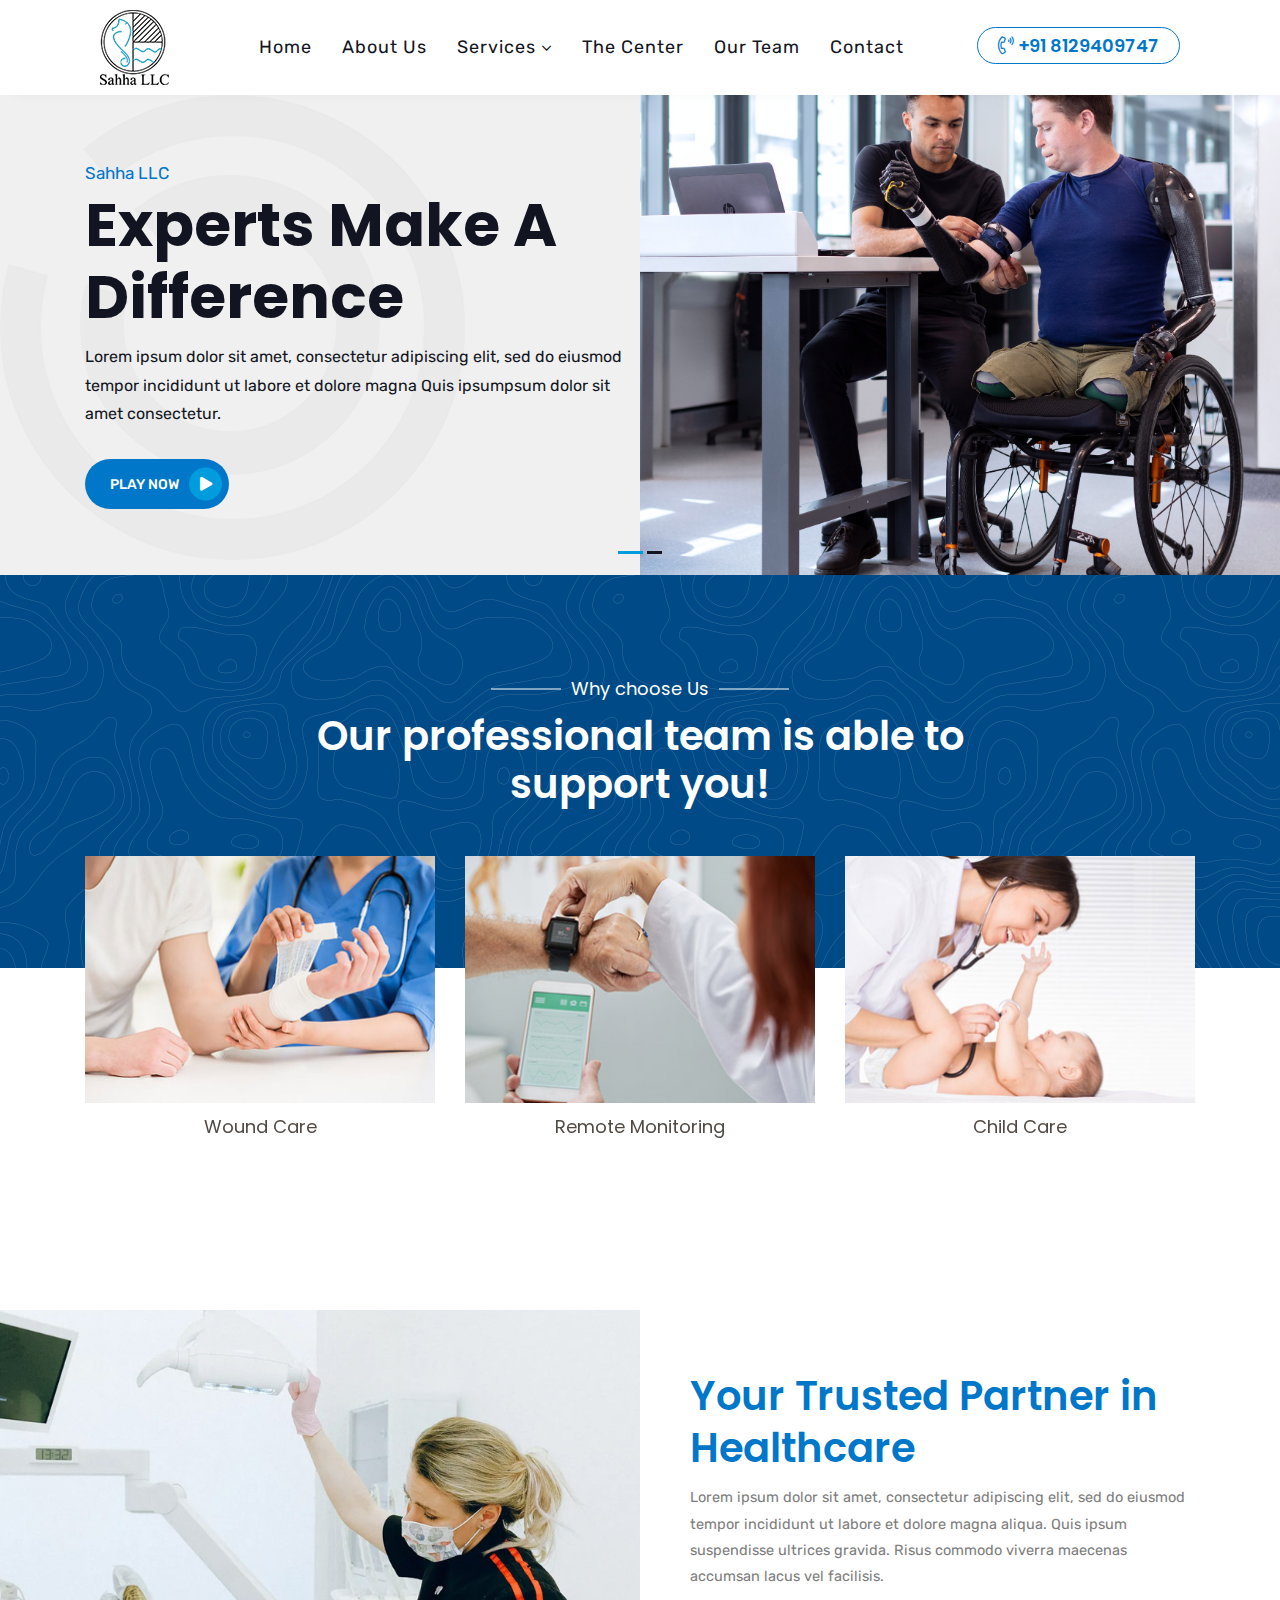
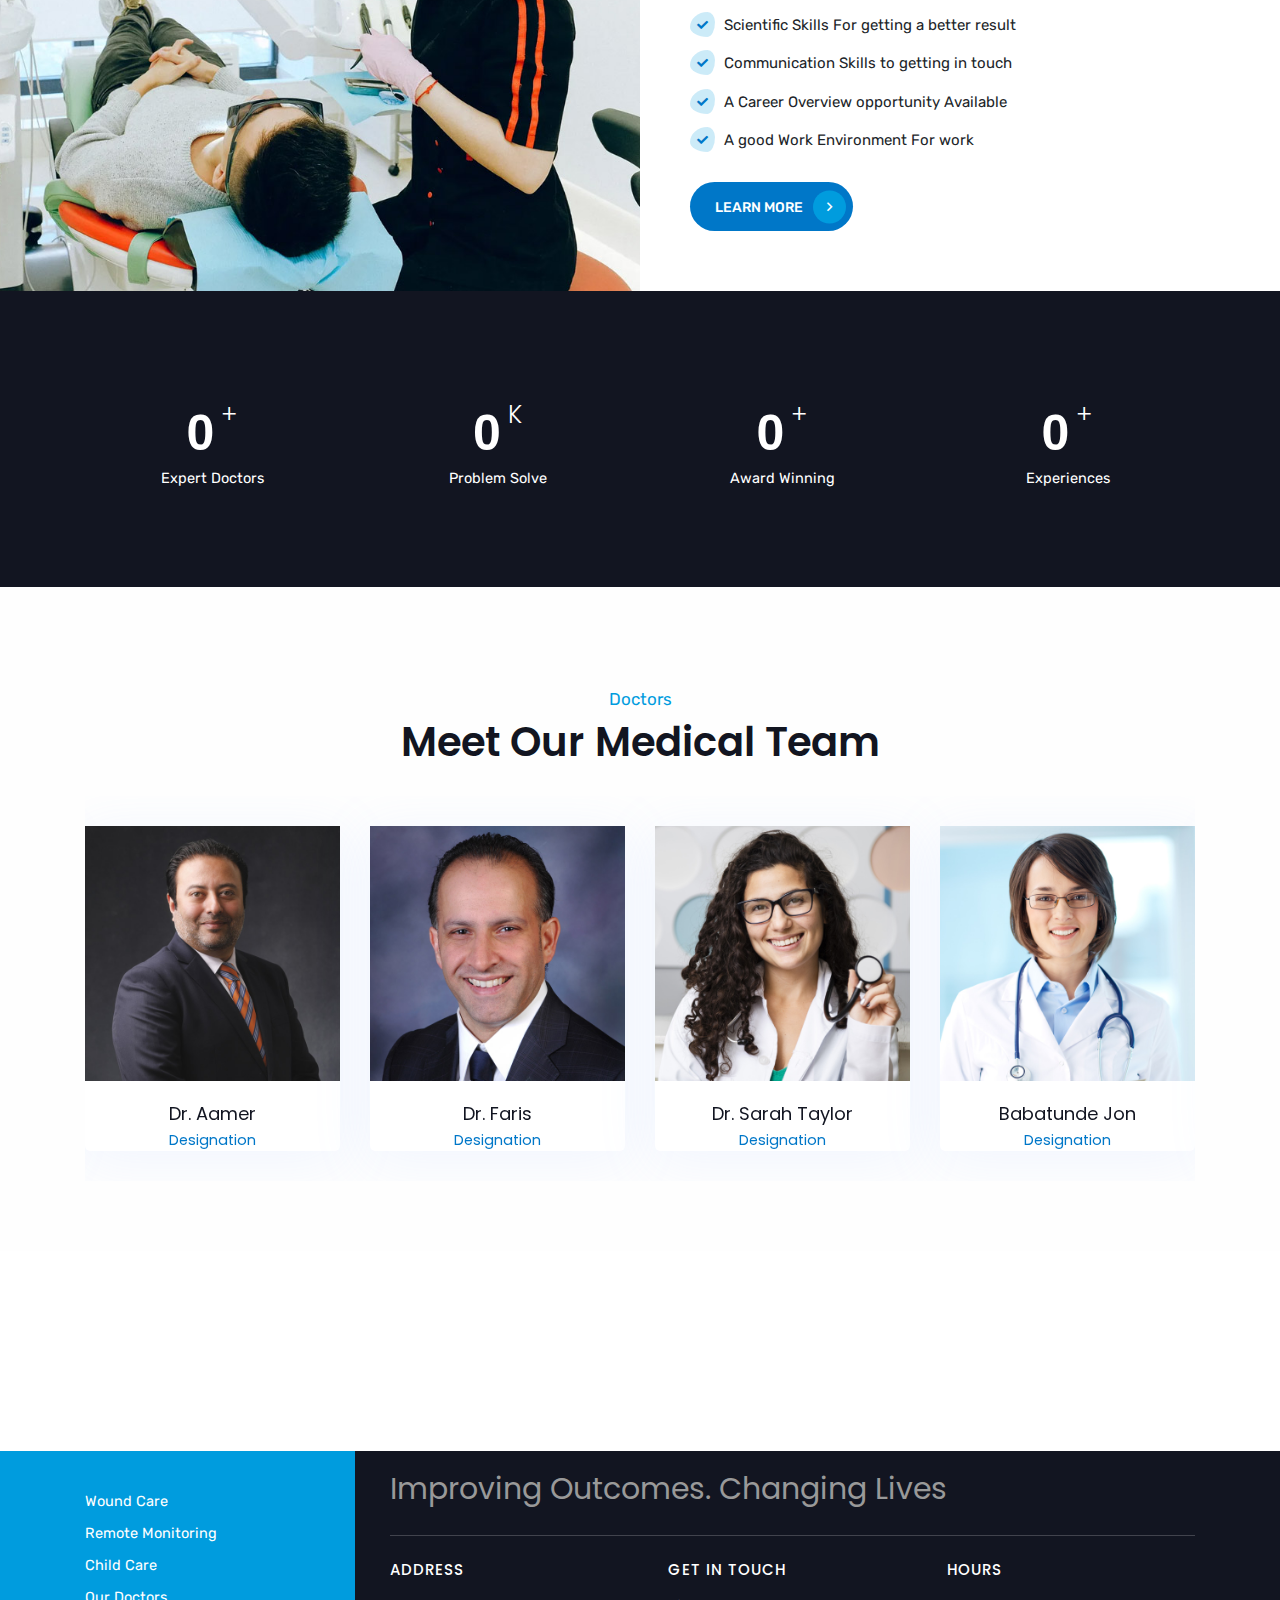
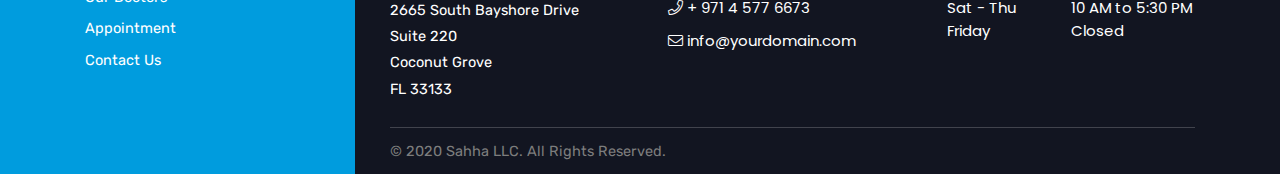
==== commit ac6492d0: "Add files via upload" ====
--- a/index.html
+++ b/index.html
@@ -1,485 +1,553 @@
-<!doctype html>
-<html lang="zxx">
-
-<head>
-  <meta charset="utf-8">
-  <meta name="viewport" content="width=device-width, initial-scale=1, shrink-to-fit=no">
-  <link rel="stylesheet" href="assets/css/bootstrap.min.css">
-  <link rel="stylesheet" href="assets/css/animate.min.css">
-  <link rel="stylesheet" href="assets/css/fontawesome-all.min.css">
-  <link rel="stylesheet" href="assets/css/owl.carousel.min.css">
-  <link rel="stylesheet" href="assets/css/magnific-popup.min.css">
-  <link rel="stylesheet" href="assets/css/odometer.min.css">
-  <link rel="stylesheet" href="assets/css/meanmenu.css">
-  <link rel="stylesheet" href="assets/css/style.css">
-
-  <title>Sahha LLC</title>
-
-  <link rel="icon" type="image/png" href="assets/img/favicon.png">
-</head>
-
-<body>
-
-  <!-- Preloader -->
-  <div class="preloader">
-    <div class="loader">
-      <div class="loader-outter"></div>
-      <div class="loader-inner"></div>
-
-      <div class="indicator">
-        <svg width="16px" height="12px">
-          <polyline id="back" points="1 6 4 6 6 11 10 1 12 6 15 6"></polyline>
-          <polyline id="front" points="1 6 4 6 6 11 10 1 12 6 15 6"></polyline>
-        </svg>
-      </div>
-    </div>
-  </div>
-  <!-- End Preloader -->
-
-
-  <header class="header-area">
-    <div class="navbar-area">
-      <div class="sahha-responsive-nav">
-        <div class="container">
-          <div class="sahha-responsive-menu">
-            <div class="logo">
-              <a href="index.html">
-                <img src="assets/img/logo.png" alt="logo">
-              </a>
-            </div>
-          </div>
-        </div>
-      </div>
-
-      <div class="sahha-nav">
-        <div class="container-fluid">
-          <div class="header-wrap">
-            <nav class="navbar navbar-expand-md navbar-light">
-              <a class="navbar-brand" href="index.html">
-                <img src="assets/img/logo.png" alt="logo">
-              </a>
-
-              <div class="collapse navbar-collapse mean-menu" id="navbarSupportedContent">
-                <ul class="navbar-nav">
-                  <li class="nav-item"><a href="#" class="nav-link active">Home</a></li>
-
-                  <li class="nav-item"><a href="#" class="nav-link">About Us</a>
-
-                  </li>
-
-                  <li class="nav-item"><a href="#" class="nav-link">Services <i class="fal fa-angle-down"></i></a>
-                    <ul class="dropdown-menu">
-                      <li class="nav-item"><a href="#" class="nav-link">Wound Care</a></li>
-
-                      <li class="nav-item"><a href="#" class="nav-link">Remote Monitoring</a></li>
-                      <li class="nav-item"><a href="#" class="nav-link">Child Care</a></li>
-                    </ul>
-                  </li>
-
-                  <li class="nav-item"><a href="#" class="nav-link">Gallery </a>
-
-                  </li>
-                  <li class="nav-item"><a href="#" class="nav-link">Team</a></li>
-                  <li class="nav-item"><a href="#" class="nav-link">Contact</a></li>
-                </ul>
-                <div class="others-options">
-                  <a href="#" class=""><i class="fal fa-phone-volume"></i> +91 8129409747
-                    <!-- <span>Call Us Today</span>-->
-                  </a>
-                </div>
-              </div>
-            </nav>
-          </div>
-        </div>
-      </div>
-    </div>
-  </header>
-
-  <div class="home-slides owl-carousel owl-theme">
-    <div class="main-banner d-flex flex-row justify-content-end" style="background-color: #f0f0f0; position: relative;">
-      <div class="d-table" style="z-index: 9999; position: absolute;">
-        <div class="d-table-cell">
-          <div class="container">
-            <div class="row">
-              <div class="col-md-6 col-sm-12">
-                <div class="main-banner-content">
-                  <span>Sahha LLC</span>
-                  <h1>Experts Make A Difference</h1>
-                  <p>Lorem ipsum dolor sit amet, consectetur adipiscing elit, sed do eiusmod tempor incididunt ut labore
-                    et dolore magna Quis ipsumpsum dolor sit amet consectetur.</p>
-
-                  <div class="btn-box">
-
-                    <a href="https://www.youtube.com/watch?v=bk7McNUjWgw" class="btn btn-primary popup-youtube">Play Now
-                      <i class="fas fa-play"></i></a>
-                  </div>
-                </div>
-              </div>
-            </div>
-          </div>
-        </div>
-      </div>
-
-      <div class="col-md-6" style="padding: 0; z-index: 1;"><img src="assets/img/ban01.jpg"></div>
-      <div class="circle-shape1"><img src="assets/img/circle-shape1.png" alt="image"></div>
-      <div class="circle-shape2"><img src="assets/img/circle-shape2.png" alt="image"></div>
-    </div>
-
-
-    <div class="main-banner d-flex flex-row justify-content-end" style="background-color: #f0f0f0; position: relative;">
-      <div class="d-table" style="z-index: 9999; position: absolute;">
-        <div class="d-table-cell">
-          <div class="container">
-            <div class="row">
-              <div class="col-md-6">
-                <div class="main-banner-content">
-                  <span>Sahha LLC</span>
-                  <h1>Experts Make A Difference</h1>
-                  <p>Lorem ipsum dolor sit amet, consectetur adipiscing elit, sed do eiusmod tempor incididunt ut labore
-                    et dolore magna Quis ipsumpsum dolor sit amet consectetur.</p>
-
-                  <div class="btn-box">
-                    <a href="#" class="btn btn-primary">About Us <i class="far fa-angle-right"></i></a>
-
-                  </div>
-                </div>
-              </div>
-            </div>
-          </div>
-        </div>
-      </div>
-
-      <div class="col-md-6" style="padding: 0; z-index: 1;"><img src="assets/img/ban02.jpg"></div>
-      <div class="circle-shape1"><img src="assets/img/circle-shape1.png" alt="image"></div>
-      <div class="circle-shape2"><img src="assets/img/circle-shape2.png" alt="image"></div>
-    </div>
-  </div>
-
-  <div class="clearfix"></div>
-
-  <section class="choose-people bg-primary-half-lg z-index-n9">
-    <div class="container">
-      <div class="row justify-content-center">
-        <div class="col-xl-8 col-md-10 text-center">
-          <div class="section-mtitle center-divider mb-4 mb-md-0">
-            <span class="text-white">Why choose Us</span>
-            <h2 class="text-white mb-0">Our professional team is able to support you!</h2>
-          </div>
-        </div>
-      </div>
-    </div>
-  </section>
-  <section class="space-pb mt-n5 mt-lg-n7" style=" width: 100%; float: left;">
-    <div class="container">
-      <div class="row justify-content-center">
-        <div class="col-lg-4 col-md-6 text-center mb-4 mb-lg-0">
-          <div class="sahha-service-box" data-aos="fade-up">
-            <div class="img-scale">
-              <a href="#" title="View more">
-                <img width="348" height="246" src="assets/img/services-01.jpg" class="" alt="" /></a>
-            </div>
-            <a href="#" class="sahha-service-box__name">Wound Care</a>
-            <div class="sahha-service-box__footer">
-              <a href="#" class="more more--dark">View more</a>
-              <a href="#" class="appointment" data-product-id="705"><i class="icon-marmite_symbol"></i>
-                <b>Appointment</b>
-              </a>
-            </div>
-          </div>
-        </div>
-        <div class="col-lg-4 col-md-6 text-center mb-4 mb-lg-0">
-          <div class="sahha-service-box" data-aos="fade-up">
-            <div class="img-scale">
-              <a href="#" title="View more">
-                <img width="348" height="246" src="assets/img/services-02.jpg" class="" alt="" /></a>
-            </div>
-            <a href="#" class="sahha-service-box__name">Remote Monitoring</a>
-            <div class="sahha-service-box__footer">
-              <a href="#" class="more more--dark">View more</a>
-              <a href="#" class="appointment" data-product-id="705"><i class="icon-marmite_symbol"></i>
-                <b>Appointment</b>
-              </a>
-            </div>
-          </div>
-        </div>
-        <div class="col-lg-4 col-md-6 text-center mb-4 mb-lg-0">
-          <div class="sahha-service-box" data-aos="fade-up">
-            <div class="img-scale">
-              <a href="#" title="View more">
-                <img width="348" height="246" src="assets/img/services-03.jpg" alt="" /></a>
-            </div>
-            <a href="#" class="sahha-service-box__name">Child Care</a>
-            <div class="sahha-service-box__footer cxy">
-              <a href="#" class="more more--dark">View more</a>
-              <a href="#" class="appointment" data-product-id="705"><i class="icon-marmite_symbol"></i>
-                <b>Appointment</b>
-              </a>
-            </div>
-          </div>
-        </div>
-      </div>
-    </div>
-  </section>
-
-
-  <div class="clearfix"></div>
-
-  <section class="about-area">
-    <div class="container-fluid p-0">
-      <div class="row m-0">
-        <div class="col-lg-6 col-md-12 p-0">
-          <div class="about-image">
-            <img src="assets/img/about-img1.jpg" alt="image">
-          </div>
-        </div>
-
-        <div class="col-lg-6 col-md-12 p-0">
-          <div class="about-content">
-
-            <h2>Your Trusted Partner in Healthcare</h2>
-            <p>Lorem ipsum dolor sit amet, consectetur adipiscing elit, sed do eiusmod tempor incididunt ut labore et
-              dolore magna aliqua. Quis ipsum suspendisse ultrices gravida. Risus commodo viverra maecenas accumsan
-              lacus vel facilisis.</p>
-
-            <ul>
-              <li><i class="fas fa-check"></i> Scientific Skills For getting a better result</li>
-              <li><i class="fas fa-check"></i> Communication Skills to getting in touch</li>
-              <li><i class="fas fa-check"></i> A Career Overview opportunity Available</li>
-              <li><i class="fas fa-check"></i> A good Work Environment For work</li>
-            </ul>
-
-            <a href="#" class="btn btn-primary">Learn More <i class="far fa-angle-right"></i></a>
-          </div>
-        </div>
-      </div>
-    </div>
-  </section>
-
-  <section class="fun-facts-area ptb-100">
-    <div class="container">
-      <div class="row">
-        <div class="col-lg-3 col-md-3 col-sm-3 col-6">
-          <div class="single-fun-facts">
-            <div class="icon">
-              <i class="flaticon-doctor-1"></i>
-            </div>
-            <h3>
-              <span class="odometer" data-count="20"></span>
-              <span class="optional-icon">+</span>
-            </h3>
-            <p>Expert Doctors</p>
-          </div>
-        </div>
-
-        <div class="col-lg-3 col-md-3 col-sm-3 col-6">
-          <div class="single-fun-facts">
-            <div class="icon">
-              <i class="flaticon-light-bulb"></i>
-            </div>
-            <h3>
-              <span class="odometer" data-count="899"></span>
-              <span class="optional-icon">K</span>
-            </h3>
-            <p>Problem Solve</p>
-          </div>
-        </div>
-
-        <div class="col-lg-3 col-md-3 col-sm-3 col-6">
-          <div class="single-fun-facts">
-            <div class="icon">
-              <i class="flaticon-science"></i>
-            </div>
-            <h3>
-              <span class="odometer" data-count="100"></span>
-              <span class="optional-icon">+</span>
-            </h3>
-            <p>Award Winning</p>
-          </div>
-        </div>
-
-        <div class="col-lg-3 col-md-3 col-sm-3 col-6">
-          <div class="single-fun-facts">
-            <div class="icon">
-              <i class="flaticon-trophy"></i>
-            </div>
-            <h3>
-              <span class="odometer" data-count="10"></span>
-              <span class="optional-icon">+</span>
-            </h3>
-            <p>Experiences</p>
-          </div>
-        </div>
-      </div>
-    </div>
-  </section>
-
-  <section class="doctor-area ptb-100 bg-fefefe">
-    <div class="container">
-      <div class="section-title">
-        <span>Doctors</span>
-        <h2>Meet Our Medical Team</h2>
-
-      </div>
-
-      <div class="doctor-slides owl-carousel owl-theme">
-        <div class="single-doctor-box">
-          <div class="doctor-image">
-            <img src="assets/img/doctor/1.jpg" alt="image">
-
-            <a href="#" class="details-btn"><i class="fas fa-plus"></i></a>
-          </div>
-
-          <div class="doctor-content">
-            <h3><a href="#">Dr. Aamer</a></h3>
-            <span>Designation</span>
-
-
-          </div>
-        </div>
-
-        <div class="single-doctor-box">
-          <div class="doctor-image">
-            <img src="assets/img/doctor/2.jpg" alt="image">
-
-            <a href="#" class="details-btn"><i class="fas fa-plus"></i></a>
-          </div>
-
-          <div class="doctor-content">
-            <h3><a href="#">Dr. Faris</a></h3>
-            <span>Designation</span>
-
-
-          </div>
-        </div>
-
-        <div class="single-doctor-box">
-          <div class="doctor-image">
-            <img src="assets/img/doctor/5.jpg" alt="image">
-
-            <a href="#" class="details-btn"><i class="fas fa-plus"></i></a>
-          </div>
-
-          <div class="doctor-content">
-            <h3><a href="#">Dr. Sarah Taylor</a></h3>
-            <span>Designation</span>
-
-
-          </div>
-        </div>
-
-
-
-        <div class="single-doctor-box">
-          <div class="doctor-image">
-            <img src="assets/img/doctor/3.jpg" alt="image">
-
-            <a href="#" class="details-btn"><i class="fas fa-plus"></i></a>
-          </div>
-
-          <div class="doctor-content">
-            <h3><a href="#">Babatunde Jon</a></h3>
-            <span>Designation</span>
-
-
-          </div>
-        </div>
-
-
-      </div>
-    </div>
-  </section>
-
-  <section class="appointment-area ptb-100 jarallax" data-jarallax='{"speed": 0.3}'>
-    <div class="container">
-
-    </div>
-  </section>
-
-  <section class="footer-area">
-    <div class="container">
-
-
-      <div class="row">
-        <div class="col-lg-3 col-md-6 col-sm-6">
-          <div class="single-footer-widget">
-            <ul class="departments-list">
-              <li><a href="#">Wound Care</a></li>
-              <li><a href="#">Remote Monitoring</a></li>
-              <li><a href="#">Child Care</a></li>
-              <li><a href="#">Our Doctors</a></li>
-              <li><a href="#">Appointment</a></li>
-              <li><a href="#">Contact Us</a></li>
-            </ul>
-
-
-          </div>
-        </div>
-
-        <div class="col-lg-9" style="background-color: #121521; padding-left: 35px;">
-          <div class="row">
-            <div class="col-lg-12">
-              <div class="footer-ryt-mainTitle">
-                <h3>Improving Outcomes. Changing Lives</h3>
-              </div>
-
-            </div>
-          </div>
-          <div class="row">
-            <div class="col-lg-4">
-              <div class="footer-ryt">
-                <h5>Address</h5>
-                <p>2665 South Bayshore Drive<br> Suite 220<br>
-                  Coconut Grove<br> FL 33133</p>
-              </div>
-            </div>
-            <div class="col-lg-4">
-              <div class="footer-ryt">
-                <h5>Get In Touch</h5>
-                <a href="#"><i class="fal fa-phone"></i> + 971 4 577 6673</a>
-                <a href="#"><i class="fal fa-envelope"></i> info@yourdomain.com</a>
-              </div>
-            </div>
-            <div class="col-lg-4">
-              <div class="footer-ryt">
-                <h5>Hours</h5>
-
-                <div class="hoursBx">
-                  <span class="">Sat - Thu</span><span>10 AM to 5:30 PM</span></div>
-                <div class="hoursBx"><span>Friday</span><span class="">Closed</span></div>
-
-
-              </div>
-            </div>
-          </div>
-          <div class="row">
-            <div class="col-lg-12">
-              <div style="border-top: 1px solid rgba(255,255,255,.2); padding: 10px 0;">
-                <p>© 2020 Sahha LLC. All Rights Reserved.</p>
-              </div>
-
-            </div>
-          </div>
-
-        </div>
-      </div>
-    </div>
-  </section>
-
-
-  <div class="go-top"><i class="fas fa-chevron-up"></i></div>
-
-
-  <script src="assets/js/jquery.min.js"></script>
-  <script src="assets/js/popper.min.js"></script>
-  <script src="assets/js/bootstrap.min.js"></script>
-  <script src="assets/js/owl.carousel.min.js"></script>
-  <script src="assets/js/jquery.meanmenu.js"></script>
-  <script src="assets/js/jquery.appear.min.js"></script>
-  <script src="assets/js/odometer.min.js"></script>
-  <script src="assets/js/parallax.min.js"></script>
-  <script src="assets/js/jquery.magnific-popup.min.js"></script>
-  <script src="assets/js/wow.min.js"></script>
-  <script src="assets/js/main.js"></script>
-</body>
-
+
+<!doctype html>
+<html lang="zxx">
+    <head>
+        <!-- Required meta tags -->
+        <meta charset="utf-8">
+        <meta name="viewport" content="width=device-width, initial-scale=1, shrink-to-fit=no">
+
+        <!-- Bootstrap Min CSS -->
+        <link rel="stylesheet" href="assets/css/bootstrap.min.css">
+        <!-- Animation Min CSS -->
+        <link rel="stylesheet" href="assets/css/animate.min.css">
+        <!-- Font Awesome Min CSS -->
+        <link rel="stylesheet" href="assets/css/fontawesome-all.min.css">
+        <!-- Owl Carousel Min CSS -->
+        <link rel="stylesheet" href="assets/css/owl.carousel.min.css">
+        <!-- Magnific Popup Min CSS -->
+        <link rel="stylesheet" href="assets/css/magnific-popup.min.css">
+		<!-- Odometer Min CSS -->
+		<link rel="stylesheet" href="assets/css/odometer.min.css">
+        <!-- Mean Menu CSS -->
+        <link rel="stylesheet" href="assets/css/meanmenu.css">
+        <!-- Style CSS -->
+        <link rel="stylesheet" href="assets/css/style.css">
+        
+        <title>Sahha LLC</title>
+
+        <link rel="icon" type="image/png" href="assets/img/favicon.png">
+    </head>
+
+    <body>
+
+        <!-- Preloader -->
+        <div class="preloader">
+            <div class="loader">
+                <div class="loader-outter"></div>
+                <div class="loader-inner"></div>
+
+                <div class="indicator"> 
+                    <svg width="16px" height="12px">
+                        <polyline id="back" points="1 6 4 6 6 11 10 1 12 6 15 6"></polyline>
+                        <polyline id="front" points="1 6 4 6 6 11 10 1 12 6 15 6"></polyline>
+                    </svg>
+                </div>
+            </div>
+        </div>
+        <!-- End Preloader -->
+
+        <!-- Start Header Area -->
+        <header class="header-area">
+            
+
+            <!-- Start Navbar Area -->
+            <div class="navbar-area">
+                <div class="sahha-responsive-nav">
+                    <div class="container">
+                        <div class="sahha-responsive-menu">
+                            <div class="logo">
+                                <a href="index.html">
+                                    <img src="assets/img/logo.png" alt="logo">
+                                </a>
+                            </div>
+                        </div>
+                    </div>
+                </div>
+    
+                <div class="sahha-nav">
+                    <div class="container-fluid">
+                        <div class="header-wrap">
+                          <nav class="navbar navbar-expand-md navbar-light">
+                            <a class="navbar-brand" href="index.html">
+                                <img src="assets/img/logo.png" alt="logo">
+                            </a>
+    
+                            <div class="collapse navbar-collapse mean-menu" id="navbarSupportedContent">
+                                <ul class="navbar-nav">
+                                    <li class="nav-item"><a href="index.html" class="nav-link active">Home</a></li>
+                                    
+                                    <li class="nav-item"><a href="about.html" class="nav-link">About Us</a>
+                                        
+                                    </li>
+
+                                    <li class="nav-item"><a href="#" class="nav-link">Services <i class="fal fa-angle-down"></i></a>
+                                        <ul class="dropdown-menu">
+                                            <li class="nav-item"><a href="woundcare.html" class="nav-link">Wound Care</a></li>
+
+                                            <li class="nav-item"><a href="remoteMonitoring.html" class="nav-link">Remote Monitoring</a></li>
+                                            <li class="nav-item"><a href="#" class="nav-link">Child Care</a></li>
+                                        </ul>
+                                    </li>
+    
+                                    <li class="nav-item"><a href="sahha-center.html" class="nav-link">The Center </a>
+                                        
+                                    </li>
+                                    <li class="nav-item"><a href="our-team.html" class="nav-link">Our Team</a></li>
+    
+                                    
+
+                                    
+        
+                                    <li class="nav-item"><a href="contact.html" class="nav-link">Contact</a></li>
+                                </ul>
+    
+                                <div class="others-options">
+                                    
+    
+                                    
+    
+                                    <a href="#" class=""><i class="fal fa-phone-volume"></i> +91 8129409747
+                                       <!-- <span>Call Us Today</span>-->
+                                    </a>
+                                </div>
+                            </div>
+                        </nav>
+                        </div>
+                    </div>
+                </div>
+            </div>
+            <!-- End Navbar Area -->
+        </header>
+        <!-- End Header Area -->
+
+        <!-- Start Main Banner Area -->
+        <div class="home-slides owl-carousel owl-theme">
+            <div class="main-banner d-flex flex-row justify-content-end" style="background-color: #f0f0f0; position: relative;">
+                <div class="d-table" style="z-index: 9999; position: absolute;">
+                    <div class="d-table-cell">
+                        <div class="container">
+                            <div class="row">
+                                <div class="col-md-6 col-sm-12">
+                                    <div class="main-banner-content">
+                                        <span>Sahha LLC</span>
+                                        <h1>Experts Make A Difference</h1>
+                                        <p>Lorem ipsum dolor sit amet, consectetur adipiscing elit, sed do eiusmod tempor incididunt ut labore et dolore magna Quis ipsumpsum dolor sit amet consectetur.</p>
+        
+                                        <div class="btn-box">
+                                           
+                                            <a href="https://www.youtube.com/watch?v=bk7McNUjWgw" class="btn btn-primary popup-youtube">Play Now <i class="fas fa-play"></i></a>
+                                        </div>
+                                    </div>
+                                </div>
+                            </div>
+                        </div>
+                    </div>
+                </div>
+
+                <div class="col-md-6" style="padding: 0; z-index: 1;"><img src="assets/img/ban01.jpg"></div>
+               
+                 
+                <div class="circle-shape1"><img src="assets/img/circle-shape1.png" alt="image"></div>
+                <div class="circle-shape2"><img src="assets/img/circle-shape2.png" alt="image"></div>
+                 
+  
+                 
+            </div>
+
+              
+            <div class="main-banner d-flex flex-row justify-content-end" style="background-color: #f0f0f0; position: relative;">
+                <div class="d-table" style="z-index: 9999; position: absolute;">
+                    <div class="d-table-cell">
+                        <div class="container">
+                            <div class="row">
+                                <div class="col-md-6">
+                                    <div class="main-banner-content">
+                                        <span>Sahha LLC</span>
+                                        <h1>Experts Make A Difference</h1>
+                                        <p>Lorem ipsum dolor sit amet, consectetur adipiscing elit, sed do eiusmod tempor incididunt ut labore et dolore magna Quis ipsumpsum dolor sit amet consectetur.</p>
+        
+                                        <div class="btn-box">
+                                            <a href="about.html" class="btn btn-primary">About Us <i class="far fa-angle-right"></i></a>
+                                            
+                                        </div>
+                                    </div>
+                                </div>
+                            </div>
+                        </div>
+                    </div>
+                </div>
+
+                <div class="col-md-6" style="padding: 0; z-index: 1;"><img src="assets/img/ban02.jpg"></div>
+                <div class="circle-shape1"><img src="assets/img/circle-shape1.png" alt="image"></div>
+                <div class="circle-shape2"><img src="assets/img/circle-shape2.png" alt="image"></div>
+                 
+                  
+  
+                 
+            </div>
+
+            
+
+            
+        </div>
+        <!-- End Main Banner Area -->
+
+        <div class="clearfix"></div>
+        <!-- Start Sahha Services Area -->
+
+<section class="choose-people bg-primary-half-lg z-index-n9">
+    <div class="container">
+        <div class="row justify-content-center">
+            <div class="col-xl-8 col-md-10 text-center">
+                <div class="section-mtitle center-divider mb-4 mb-md-0">
+                 <span class="text-white">Why choose Us</span>
+                 <h2 class="text-white mb-0">Our professional team is able to support you!</h2>
+                </div>
+            </div>
+        </div>
+    </div>
+</section>
+      <section class="space-pb mt-n5 mt-lg-n7" style=" width: 100%; float: left;">
+        <div class="container">
+          <div class="row justify-content-center">
+            <div class="col-lg-4 col-md-6 text-center mb-4 mb-lg-0">
+                <div class="sahha-service-box" data-aos="fade-up">
+                    <div class="img-scale">
+                       <a href="#" title="View more">
+                        <img width="348" height="246" src="assets/img/services-01.jpg" class="" alt="" /></a>
+                    </div>
+                    <a href="#" class="sahha-service-box__name">Wound Care</a>
+                    <div class="sahha-service-box__footer">
+                      <a href="woundcare.html" class="more more--dark">View more</a>
+                      <a href="#" class="appointment" data-product-id="705"><i class="icon-marmite_symbol"></i> <b>Appointment</b>
+                      </a>
+                    </div>
+                </div> 
+            </div>
+            <div class="col-lg-4 col-md-6 text-center mb-4 mb-lg-0">
+                <div class="sahha-service-box" data-aos="fade-up">
+                    <div class="img-scale">
+                       <a href="#" title="View more">
+                        <img width="348" height="246" src="assets/img/services-02.jpg" class="" alt="" /></a>
+                    </div>
+                    <a href="#" class="sahha-service-box__name">Remote Monitoring</a>
+                    <div class="sahha-service-box__footer">
+                      <a href="remoteMonitoring.html" class="more more--dark">View more</a>
+                      <a href="#" class="appointment" data-product-id="705"><i class="icon-marmite_symbol"></i> <b>Appointment</b>
+                      </a>
+                    </div>
+                </div> 
+            </div>
+            <div class="col-lg-4 col-md-6 text-center mb-4 mb-lg-0">
+                <div class="sahha-service-box" data-aos="fade-up">
+                    <div class="img-scale">
+                       <a href="#" title="View more">
+                        <img width="348" height="246" src="assets/img/services-03.jpg" alt="" /></a>
+                    </div>
+                    <a href="#" class="sahha-service-box__name">Child Care</a>
+                    <div class="sahha-service-box__footer cxy">
+                      <a href="#" class="more more--dark">View more</a>
+                      <a href="#" class="appointment" data-product-id="705"><i class="icon-marmite_symbol"></i> <b>Appointment</b>
+                      </a>
+                    </div>
+                </div> 
+            </div>
+          </div>
+        </div>
+      </section>
+    <!-- End Sahha Services Area -->
+
+<div class="clearfix"></div>
+       
+
+        <!-- Start About Area -->
+        <section class="about-area">
+            <div class="container-fluid p-0">
+                <div class="row m-0">
+                    <div class="col-lg-6 col-md-12 p-0">
+                        <div class="about-image">
+                            <img src="assets/img/about-img1.jpg" alt="image">
+                        </div>
+                    </div>
+
+                    <div class="col-lg-6 col-md-12 p-0">
+                        <div class="about-content">
+                           
+                            <h2>Your Trusted Partner in Healthcare</h2>
+                            <p>Lorem ipsum dolor sit amet, consectetur adipiscing elit, sed do eiusmod tempor incididunt ut labore et dolore magna aliqua. Quis ipsum suspendisse ultrices gravida. Risus commodo viverra maecenas accumsan lacus vel facilisis.</p>
+
+                            <ul>
+                                <li><i class="fas fa-check"></i> Scientific Skills For getting a better result</li>
+                                <li><i class="fas fa-check"></i> Communication Skills to getting in touch</li>
+                                <li><i class="fas fa-check"></i> A Career Overview opportunity Available</li>
+                                <li><i class="fas fa-check"></i> A good Work Environment For work</li>
+                            </ul>
+
+                            <a href="sahha-center.html" class="btn btn-primary">Learn More <i class="far fa-angle-right"></i></a>
+                        </div>
+                    </div>
+                </div>
+            </div>
+        </section>
+        <!-- End About Area -->
+
+       
+
+        <!-- Start Fun Facts Area -->
+        <section class="fun-facts-area ptb-100">
+            <div class="container">
+                <div class="row">
+                    <div class="col-lg-3 col-md-3 col-sm-3 col-6">
+                        <div class="single-fun-facts">
+                            <div class="icon">
+                                <i class="flaticon-doctor-1"></i>
+                            </div>
+							<h3>
+                                <span class="odometer" data-count="20"></span>
+                                <span class="optional-icon">+</span>
+                            </h3>
+                            <p>Expert Doctors</p>
+                        </div>
+                    </div>
+
+                    <div class="col-lg-3 col-md-3 col-sm-3 col-6">
+                        <div class="single-fun-facts">
+                            <div class="icon">
+                                <i class="flaticon-light-bulb"></i>
+                            </div>
+							<h3>
+                                <span class="odometer" data-count="899"></span>
+                                <span class="optional-icon">K</span>
+                            </h3>
+                            <p>Problem Solve</p>
+                        </div>
+                    </div>
+
+                    <div class="col-lg-3 col-md-3 col-sm-3 col-6">
+                        <div class="single-fun-facts">
+                            <div class="icon">
+                                <i class="flaticon-science"></i>
+                            </div>
+							<h3>
+                                <span class="odometer" data-count="100"></span>
+                                <span class="optional-icon">+</span>
+                            </h3>
+                            <p>Award Winning</p>
+                        </div>
+                    </div>
+
+                    <div class="col-lg-3 col-md-3 col-sm-3 col-6">
+                        <div class="single-fun-facts">
+                            <div class="icon">
+                                <i class="flaticon-trophy"></i>
+                            </div>
+							<h3>
+                                <span class="odometer" data-count="10"></span>
+                                <span class="optional-icon">+</span>
+                            </h3>
+                            <p>Experiences</p>
+                        </div>
+                    </div>
+                </div>
+            </div>
+        </section>
+        <!-- End Fun Facts Area -->
+
+       
+
+        <!-- Start Doctor Area -->
+        <section class="doctor-area ptb-100 bg-fefefe">
+            <div class="container">
+                <div class="section-title">
+                    <span>Doctors</span>
+                    <h2>Meet Our Medical Team</h2>
+                    
+                </div>
+
+                <div class="doctor-slides owl-carousel owl-theme">
+                    <div class="single-doctor-box">
+                        <div class="doctor-image">
+                            <img src="assets/img/doctor/1.jpg" alt="image">
+
+                            <a href="#" class="details-btn"><i class="fas fa-plus"></i></a>
+                        </div>
+
+                        <div class="doctor-content">
+                            <h3><a href="#">Dr. Aamer</a></h3>
+                            <span>Designation</span>
+
+                            
+                        </div>
+                    </div>
+
+                    <div class="single-doctor-box">
+                        <div class="doctor-image">
+                            <img src="assets/img/doctor/2.jpg" alt="image">
+
+                            <a href="#" class="details-btn"><i class="fas fa-plus"></i></a>
+                        </div>
+
+                        <div class="doctor-content">
+                            <h3><a href="#">Dr. Faris</a></h3>
+                            <span>Designation</span>
+
+                            
+                        </div>
+                    </div>
+
+                    <div class="single-doctor-box">
+                        <div class="doctor-image">
+                            <img src="assets/img/doctor/5.jpg" alt="image">
+
+                            <a href="#" class="details-btn"><i class="fas fa-plus"></i></a>
+                        </div>
+
+                        <div class="doctor-content">
+                            <h3><a href="#">Dr. Sarah Taylor</a></h3>
+                            <span>Designation</span>
+
+                            
+                        </div>
+                    </div>
+
+                    
+
+                    <div class="single-doctor-box">
+                        <div class="doctor-image">
+                            <img src="assets/img/doctor/3.jpg" alt="image">
+
+                            <a href="#" class="details-btn"><i class="fas fa-plus"></i></a>
+                        </div>
+
+                        <div class="doctor-content">
+                            <h3><a href="#">Babatunde Jon</a></h3>
+                            <span>Designation</span>
+
+                            
+                        </div>
+                    </div>
+
+                    
+                </div>
+            </div>
+        </section>
+        <!-- End Doctor Area -->
+
+        <!-- Start Appointment Area -->
+        <section class="appointment-area ptb-100 jarallax" data-jarallax='{"speed": 0.3}'>
+            <div class="container">
+               
+            </div>
+        </section>
+        <!-- End Appointment Area -->
+
+       
+
+
+        <!-- Start Footer Area -->
+        <section class="footer-area">
+            <div class="container">
+                
+
+                <div class="row">
+                    <div class="col-lg-3 col-md-4 col-sm-4" >
+                        <div class="single-footer-widget">
+                            <ul class="departments-list">
+                                <li><a href="woundcare.html">Wound Care</a></li>
+                                <li><a href="remoteMonitoring.html">Remote Monitoring</a></li>
+                                <li><a href="#">Child Care</a></li>
+                                <li><a href="our-team.html">Our Doctors</a></li>
+                                <li><a href="#">Appointment</a></li>
+                                <li><a href="contact.html">Contact Us</a></li>
+                            </ul>
+
+                            
+                        </div>
+                    </div>
+
+                    <div class="col-lg-9  col-md-8 col-sm-8" style="background-color: #121521; padding-left: 35px;">
+                        <div class="row">
+                            <div class="col-lg-12">
+                                <div class="footer-ryt-mainTitle">
+                                    <h3>Improving Outcomes. Changing Lives</h3>
+                                </div>
+                                
+                            </div>
+                        </div>
+                        <div class="row">
+                            <div class="col-lg-4">
+                                <div class="footer-ryt">
+                                    <h5>Address</h5>
+                                <p>2665 South Bayshore Drive<br> Suite 220<br> 
+                                    Coconut Grove<br> FL 33133</p>
+                                </div>
+                            </div>
+                            <div class="col-lg-4">
+                                <div class="footer-ryt">
+                                    <h5>Get In Touch</h5>
+                                <a href="#"><i class="fal fa-phone"></i> + 971 4 577 6673</a>
+                                <a href="#"><i class="fal fa-envelope"></i> info@yourdomain.com</a>
+                                </div>
+                            </div>
+                            <div class="col-lg-4">
+                                <div class="footer-ryt">
+                                  <h5>Hours</h5>
+                                  
+                                      <div class="hoursBx">
+                                          <span class="">Sat - Thu</span><span>10 AM to 5:30 PM</span></div>
+                                      <div class="hoursBx"><span>Friday</span><span class="">Closed</span></div>
+                                  
+                                  
+                                </div>
+                            </div>
+                        </div>
+                        <div class="row">
+                            <div class="col-lg-12" >
+                                <div style="border-top: 1px solid rgba(255,255,255,.2); padding: 10px 0;">
+                                    <p>© 2020 Sahha LLC. All Rights Reserved.</p>
+                                </div>
+                                
+                            </div>
+                        </div>
+                        
+                    </div>
+
+                    
+
+                    
+                </div>
+
+              
+            </div>
+        </section>
+        <!-- End Footer Area -->
+
+        <div class="go-top"><i class="fas fa-chevron-up"></i></div>
+        
+        <!-- jQuery Min JS -->
+        <script src="assets/js/jquery.min.js"></script>
+        <!-- Popper Min JS -->
+        <script src="assets/js/popper.min.js"></script>
+        <!-- Bootstrap Min JS -->
+        <script src="assets/js/bootstrap.min.js"></script>
+        <!-- Owl Carousel Min JS -->
+        <script src="assets/js/owl.carousel.min.js"></script>
+
+        <!-- Mean Menu JS -->
+        <script src="assets/js/jquery.meanmenu.js"></script>
+		<!-- Appear Min JS -->
+		<script src="assets/js/jquery.appear.min.js"></script>
+		<!-- Odometer Min JS -->
+        <script src="assets/js/odometer.min.js"></script>
+        <!-- Parallax Min JS -->
+        <script src="assets/js/parallax.min.js"></script>
+        <!-- Magnific Popup Min JS -->
+        <script src="assets/js/jquery.magnific-popup.min.js"></script>
+
+        <!-- WOW Min JS -->
+        <script src="assets/js/wow.min.js"></script>
+        
+        <!-- Main JS -->
+        <script src="assets/js/main.js"></script>
+    </body>
 </html>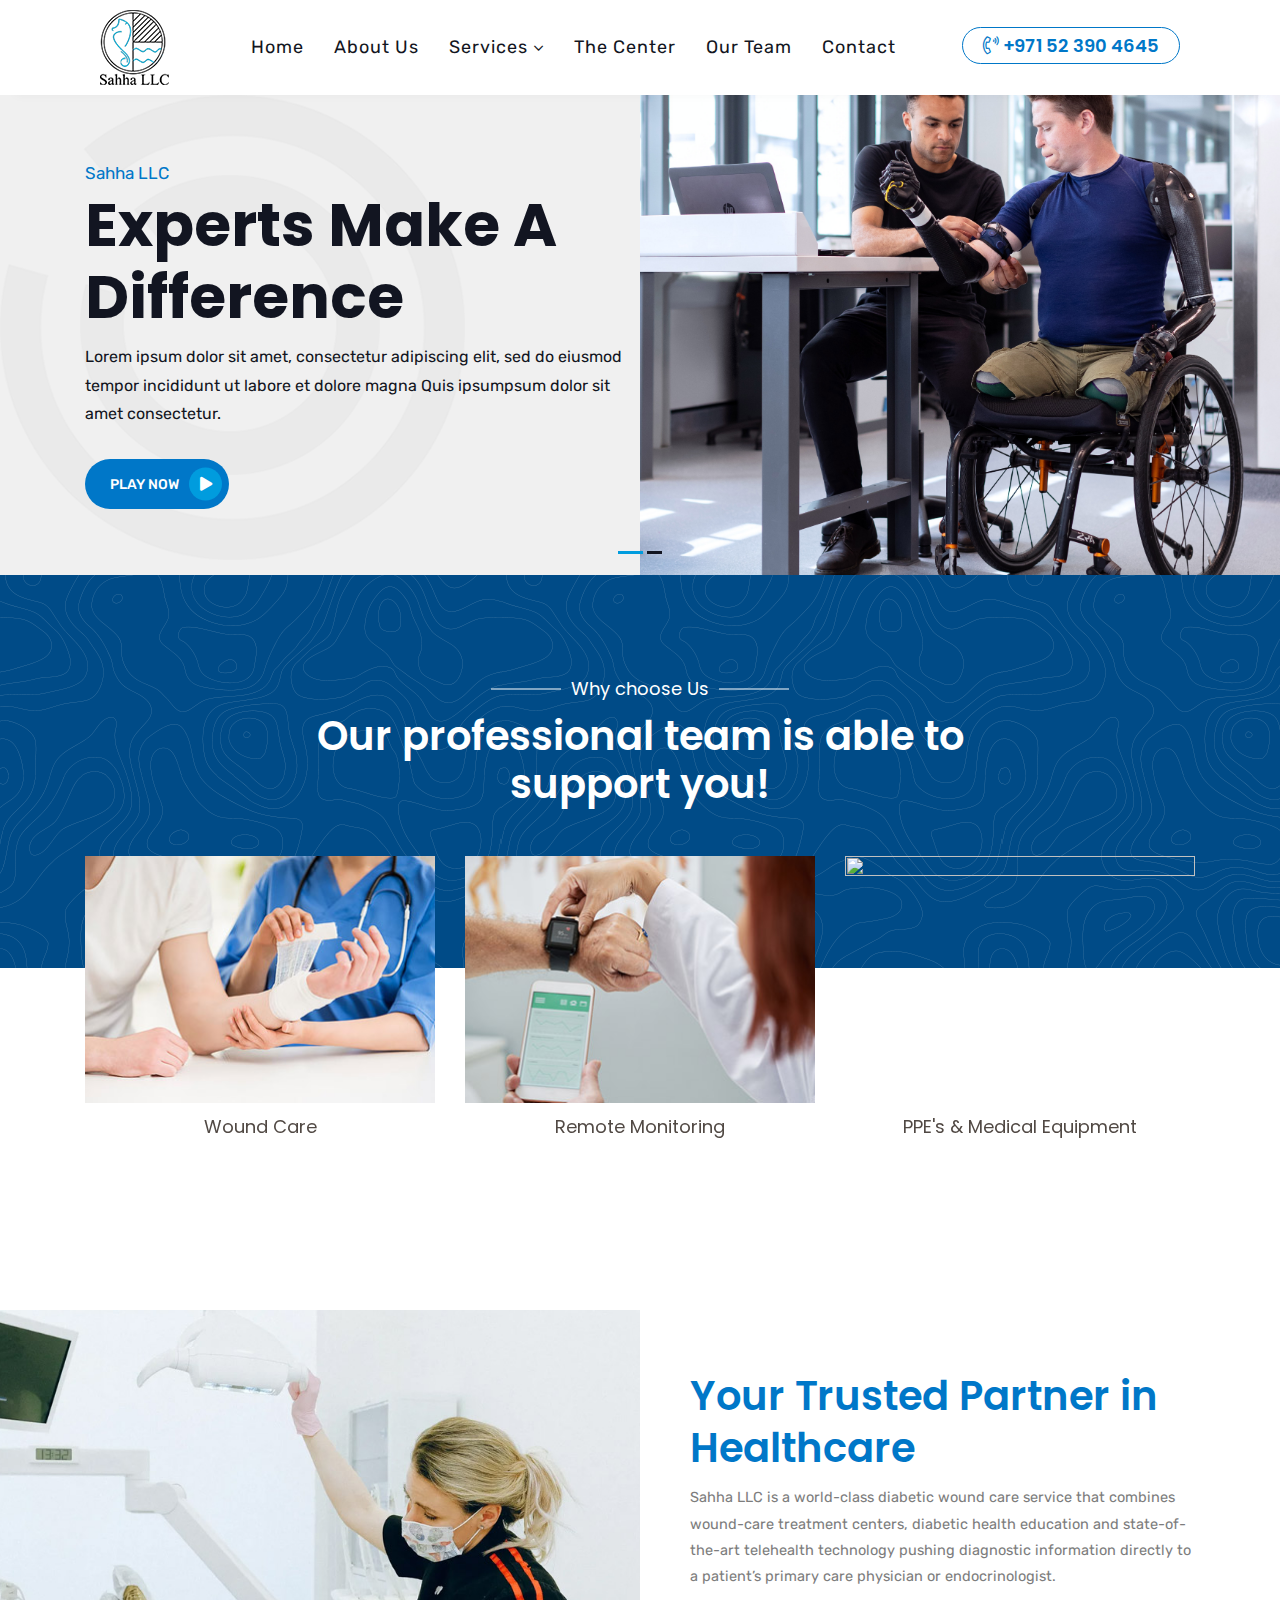
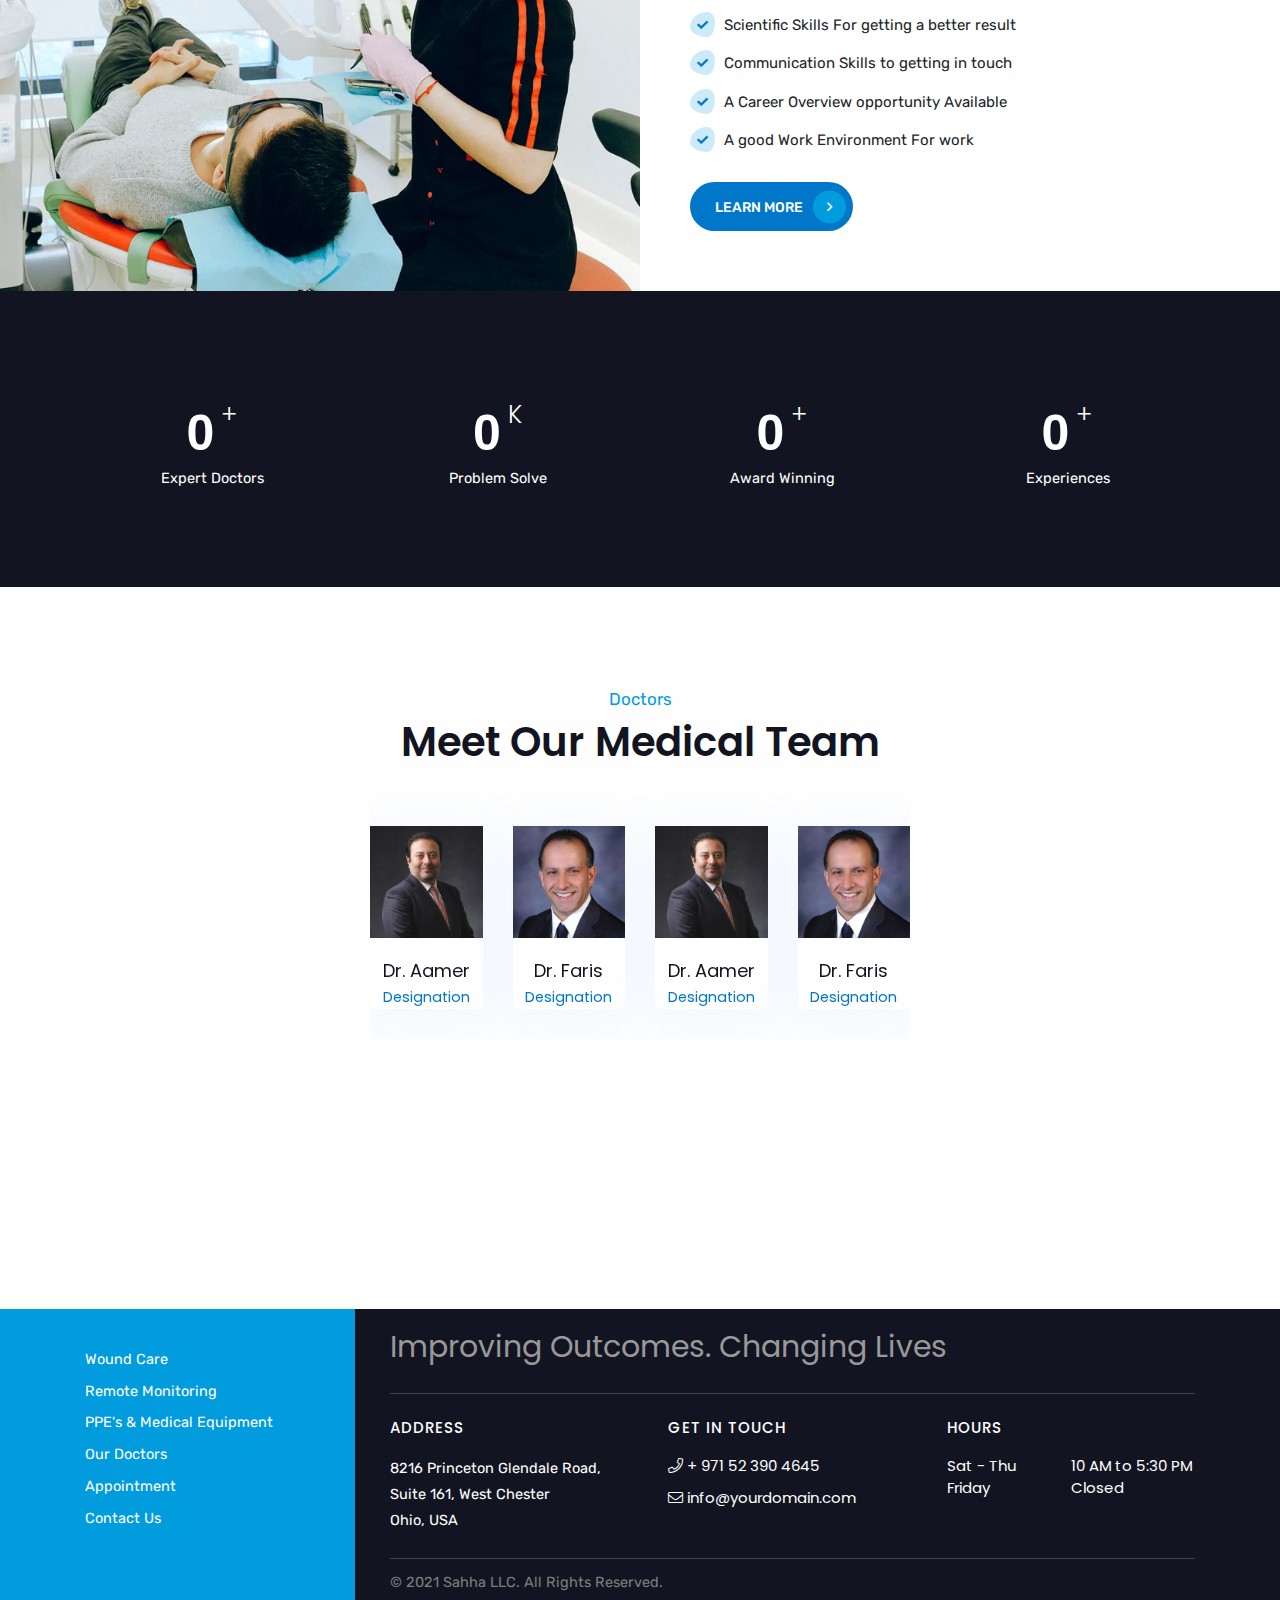
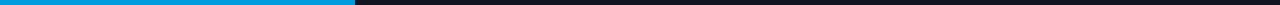
==== commit 0d2f37ef: "Add files via upload" ====
--- a/index.html
+++ b/index.html
@@ -85,7 +85,7 @@
                                             <li class="nav-item"><a href="woundcare.html" class="nav-link">Wound Care</a></li>
 
                                             <li class="nav-item"><a href="remoteMonitoring.html" class="nav-link">Remote Monitoring</a></li>
-                                            <li class="nav-item"><a href="#" class="nav-link">Child Care</a></li>
+                                            <li class="nav-item"><a href="#" class="nav-link">PPE's & Medical Equipment</a></li>
                                         </ul>
                                     </li>
     
@@ -106,7 +106,7 @@
     
                                     
     
-                                    <a href="#" class=""><i class="fal fa-phone-volume"></i> +91 8129409747
+                                    <a href="#" class=""><i class="fal fa-phone-volume"></i> +971 52 390 4645
                                        <!-- <span>Call Us Today</span>-->
                                     </a>
                                 </div>
@@ -242,9 +242,9 @@
                 <div class="sahha-service-box" data-aos="fade-up">
                     <div class="img-scale">
                        <a href="#" title="View more">
-                        <img width="348" height="246" src="assets/img/services-03.jpg" alt="" /></a>
-                    </div>
-                    <a href="#" class="sahha-service-box__name">Child Care</a>
+                        <img width="348" height="246" src="assets/img/PPE.jpg" alt="" /></a>
+                    </div>
+                    <a href="#" class="sahha-service-box__name">PPE's & Medical Equipment</a>
                     <div class="sahha-service-box__footer cxy">
                       <a href="#" class="more more--dark">View more</a>
                       <a href="#" class="appointment" data-product-id="705"><i class="icon-marmite_symbol"></i> <b>Appointment</b>
@@ -274,7 +274,7 @@
                         <div class="about-content">
                            
                             <h2>Your Trusted Partner in Healthcare</h2>
-                            <p>Lorem ipsum dolor sit amet, consectetur adipiscing elit, sed do eiusmod tempor incididunt ut labore et dolore magna aliqua. Quis ipsum suspendisse ultrices gravida. Risus commodo viverra maecenas accumsan lacus vel facilisis.</p>
+                            <p>Sahha LLC is a world-class diabetic wound care service that combines wound-care treatment centers, diabetic health education and state-of-the-art telehealth technology pushing diagnostic information directly to a patient’s primary care physician or endocrinologist. </p>
 
                             <ul>
                                 <li><i class="fas fa-check"></i> Scientific Skills For getting a better result</li>
@@ -364,70 +364,74 @@
                     
                 </div>
 
-                <div class="doctor-slides owl-carousel owl-theme">
-                    <div class="single-doctor-box">
-                        <div class="doctor-image">
-                            <img src="assets/img/doctor/1.jpg" alt="image">
-
-                            <a href="#" class="details-btn"><i class="fas fa-plus"></i></a>
-                        </div>
-
-                        <div class="doctor-content">
-                            <h3><a href="#">Dr. Aamer</a></h3>
-                            <span>Designation</span>
-
+                <div class="row d-flex justify-content-center">
+                    <div class="col-md-6 ">
+                        <div class="doctor-slides owl-carousel owl-theme">
+                            <div class="single-doctor-box">
+                                <div class="doctor-image">
+                                    <img src="assets/img/doctor/1.jpg" alt="image">
+        
+                                    <a href="#" class="details-btn"><i class="fas fa-plus"></i></a>
+                                </div>
+        
+                                <div class="doctor-content">
+                                    <h3><a href="#">Dr. Aamer</a></h3>
+                                    <span>Designation</span>
+        
+                                    
+                                </div>
+                            </div>
+        
+                            <div class="single-doctor-box">
+                                <div class="doctor-image">
+                                    <img src="assets/img/doctor/2.jpg" alt="image">
+        
+                                    <a href="#" class="details-btn"><i class="fas fa-plus"></i></a>
+                                </div>
+        
+                                <div class="doctor-content">
+                                    <h3><a href="#">Dr. Faris</a></h3>
+                                    <span>Designation</span>
+        
+                                    
+                                </div>
+                            </div>
+        
+                           <!-- <div class="single-doctor-box">
+                                <div class="doctor-image">
+                                    <img src="assets/img/doctor/5.jpg" alt="image">
+        
+                                    <a href="#" class="details-btn"><i class="fas fa-plus"></i></a>
+                                </div>
+        
+                                <div class="doctor-content">
+                                    <h3><a href="#">Dr. Sarah Taylor</a></h3>
+                                    <span>Designation</span>
+        
+                                    
+                                </div>
+                            </div>
+        
                             
-                        </div>
-                    </div>
-
-                    <div class="single-doctor-box">
-                        <div class="doctor-image">
-                            <img src="assets/img/doctor/2.jpg" alt="image">
-
-                            <a href="#" class="details-btn"><i class="fas fa-plus"></i></a>
-                        </div>
-
-                        <div class="doctor-content">
-                            <h3><a href="#">Dr. Faris</a></h3>
-                            <span>Designation</span>
-
+        
+                            <div class="single-doctor-box">
+                                <div class="doctor-image">
+                                    <img src="assets/img/doctor/3.jpg" alt="image">
+        
+                                    <a href="#" class="details-btn"><i class="fas fa-plus"></i></a>
+                                </div>
+        
+                                <div class="doctor-content">
+                                    <h3><a href="#">Babatunde Jon</a></h3>
+                                    <span>Designation</span>
+        
+                                    
+                                </div>
+                            </div>-->
+        
                             
                         </div>
                     </div>
-
-                    <div class="single-doctor-box">
-                        <div class="doctor-image">
-                            <img src="assets/img/doctor/5.jpg" alt="image">
-
-                            <a href="#" class="details-btn"><i class="fas fa-plus"></i></a>
-                        </div>
-
-                        <div class="doctor-content">
-                            <h3><a href="#">Dr. Sarah Taylor</a></h3>
-                            <span>Designation</span>
-
-                            
-                        </div>
-                    </div>
-
-                    
-
-                    <div class="single-doctor-box">
-                        <div class="doctor-image">
-                            <img src="assets/img/doctor/3.jpg" alt="image">
-
-                            <a href="#" class="details-btn"><i class="fas fa-plus"></i></a>
-                        </div>
-
-                        <div class="doctor-content">
-                            <h3><a href="#">Babatunde Jon</a></h3>
-                            <span>Designation</span>
-
-                            
-                        </div>
-                    </div>
-
-                    
                 </div>
             </div>
         </section>
@@ -450,12 +454,12 @@
                 
 
                 <div class="row">
-                    <div class="col-lg-3 col-md-4 col-sm-4" >
+                    <div class="col-lg-3 col-md-4 col-sm-4 ftr-bg-mobile" >
                         <div class="single-footer-widget">
                             <ul class="departments-list">
                                 <li><a href="woundcare.html">Wound Care</a></li>
                                 <li><a href="remoteMonitoring.html">Remote Monitoring</a></li>
-                                <li><a href="#">Child Care</a></li>
+                                <li><a href="#">PPE's & Medical Equipment</a></li>
                                 <li><a href="our-team.html">Our Doctors</a></li>
                                 <li><a href="#">Appointment</a></li>
                                 <li><a href="contact.html">Contact Us</a></li>
@@ -478,14 +482,13 @@
                             <div class="col-lg-4">
                                 <div class="footer-ryt">
                                     <h5>Address</h5>
-                                <p>2665 South Bayshore Drive<br> Suite 220<br> 
-                                    Coconut Grove<br> FL 33133</p>
+                                <p>8216 Princeton Glendale Road, Suite 161, West Chester <br> Ohio, USA</p>
                                 </div>
                             </div>
                             <div class="col-lg-4">
                                 <div class="footer-ryt">
                                     <h5>Get In Touch</h5>
-                                <a href="#"><i class="fal fa-phone"></i> + 971 4 577 6673</a>
+                                <a href="#"><i class="fal fa-phone"></i> + 971 52 390 4645</a>
                                 <a href="#"><i class="fal fa-envelope"></i> info@yourdomain.com</a>
                                 </div>
                             </div>
@@ -504,7 +507,7 @@
                         <div class="row">
                             <div class="col-lg-12" >
                                 <div style="border-top: 1px solid rgba(255,255,255,.2); padding: 10px 0;">
-                                    <p>© 2020 Sahha LLC. All Rights Reserved.</p>
+                                    <p>© 2021 Sahha LLC. All Rights Reserved.</p>
                                 </div>
                                 
                             </div>
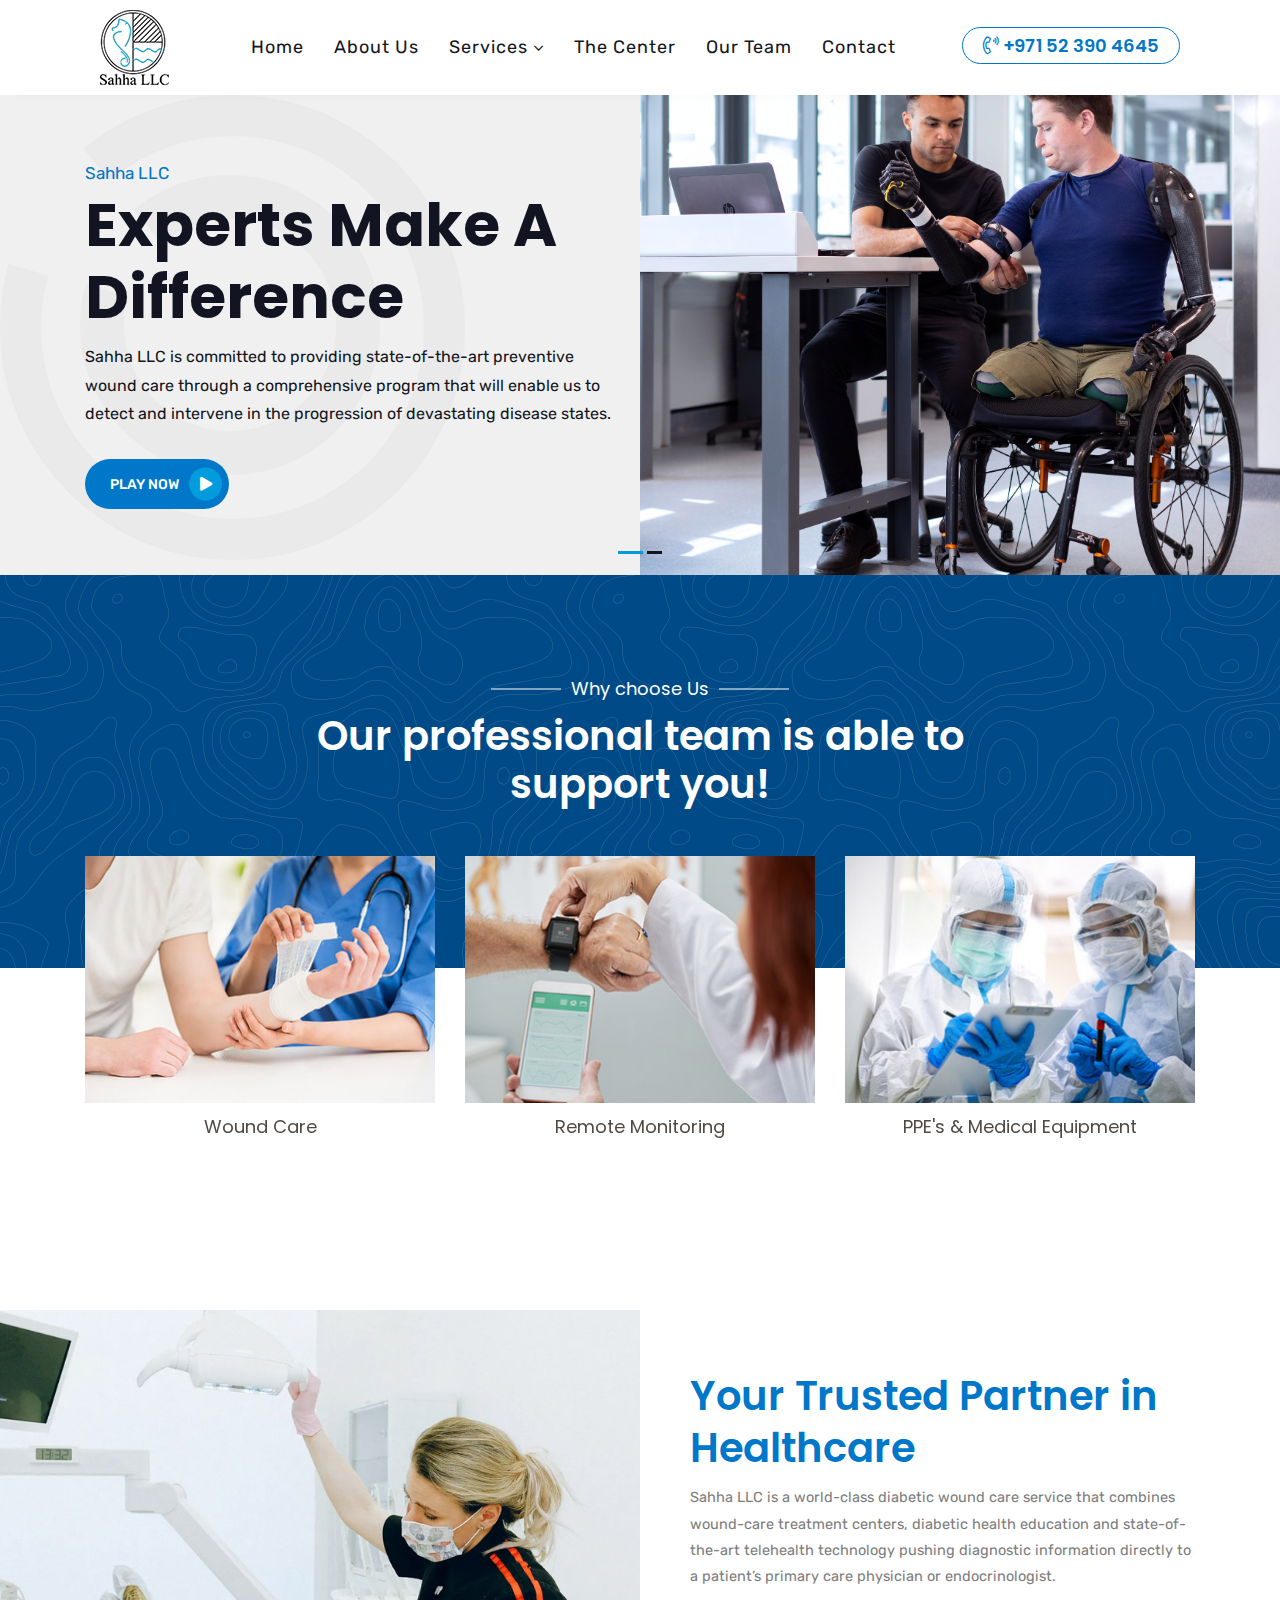
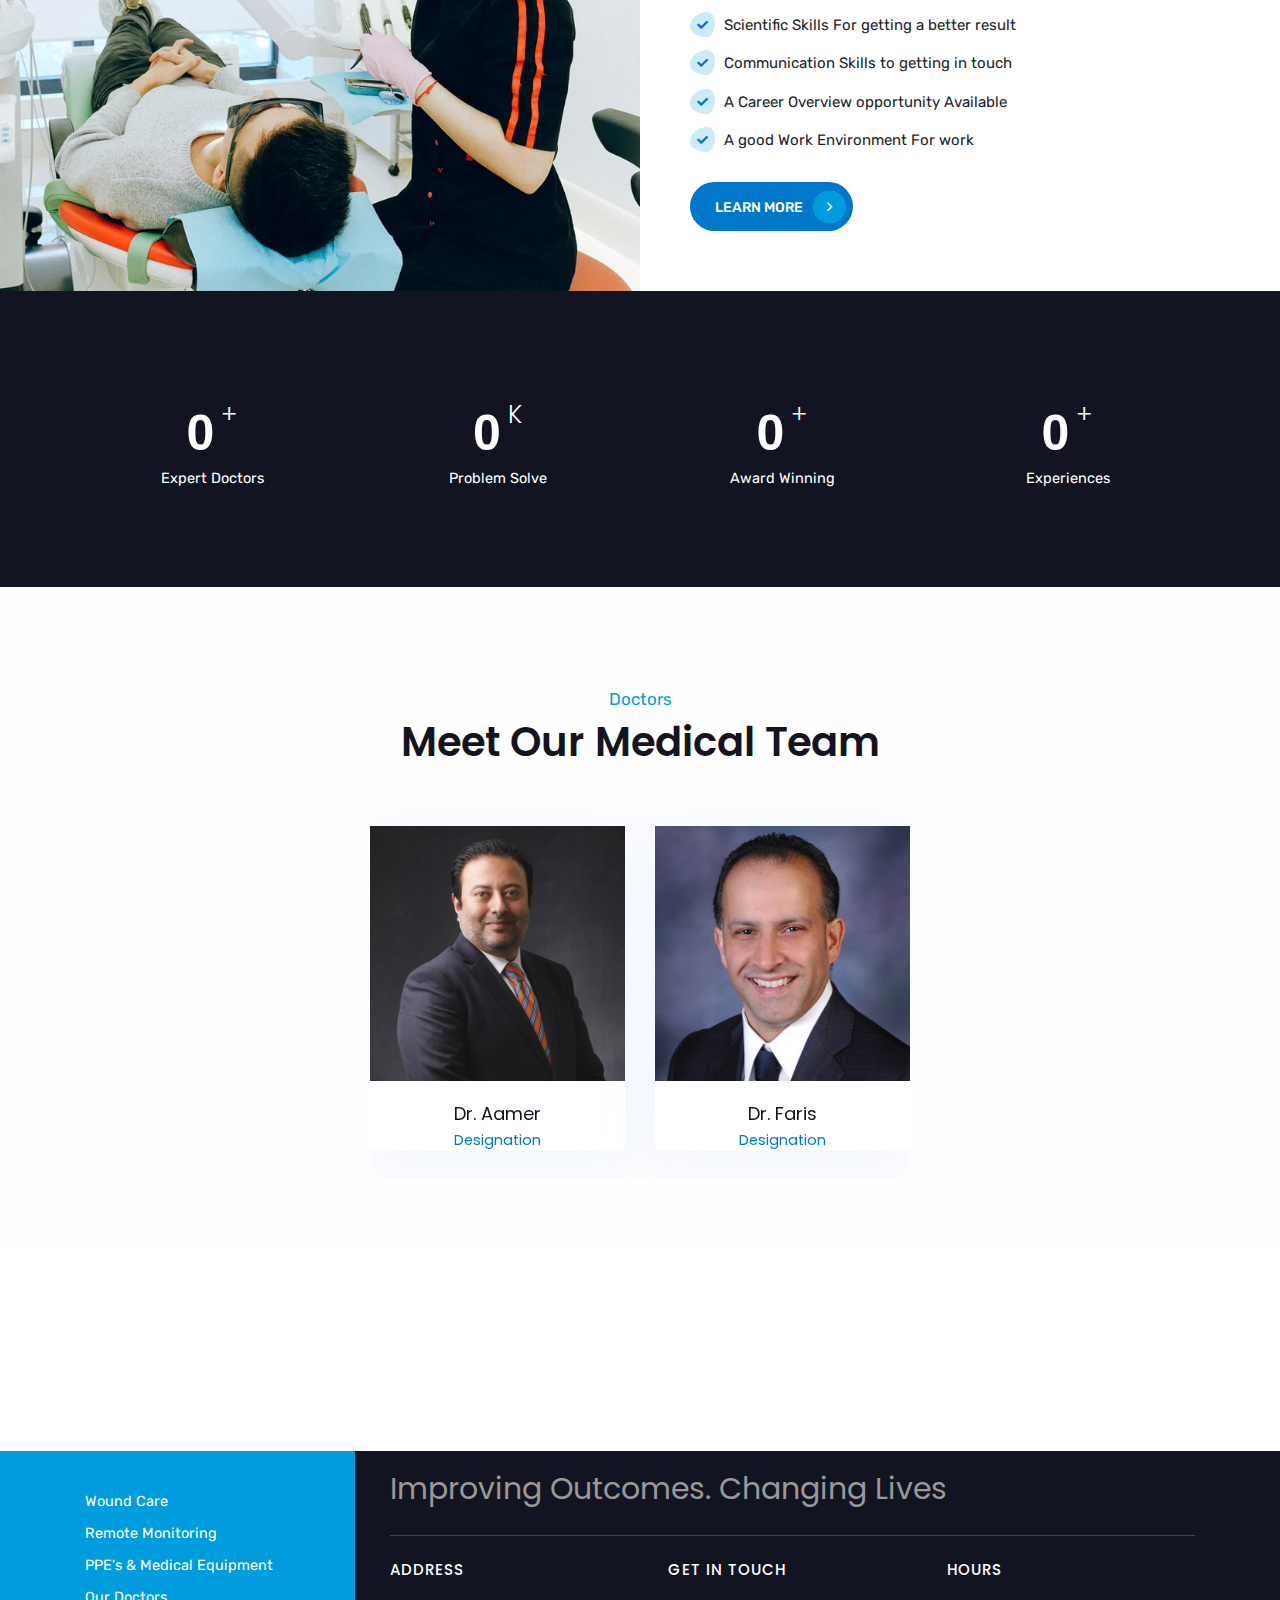
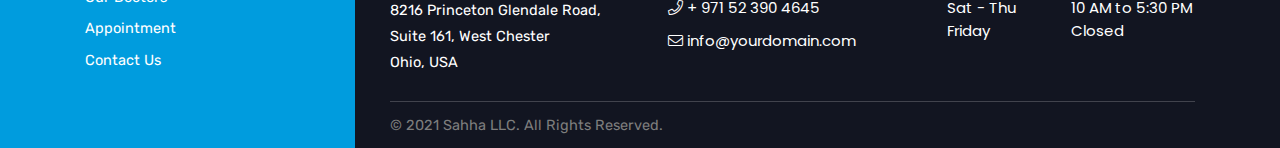
==== commit b4eaad0d: "Update index.html" ====
--- a/index.html
+++ b/index.html
@@ -131,7 +131,7 @@
                                     <div class="main-banner-content">
                                         <span>Sahha LLC</span>
                                         <h1>Experts Make A Difference</h1>
-                                        <p>Lorem ipsum dolor sit amet, consectetur adipiscing elit, sed do eiusmod tempor incididunt ut labore et dolore magna Quis ipsumpsum dolor sit amet consectetur.</p>
+                                        <p>Sahha LLC is committed to providing state-of-the-art preventive wound care through a comprehensive program that will enable us to detect and intervene in the progression of devastating disease states.</p>
         
                                         <div class="btn-box">
                                            
@@ -553,4 +553,4 @@
         <!-- Main JS -->
         <script src="assets/js/main.js"></script>
     </body>
-</html>+</html>
--- a/assets/css/style.css
+++ b/assets/css/style.css
@@ -1032,6 +1032,7 @@
   }
   .sahha-responsive-nav .mean-container a.meanmenu-reveal {
     color: #121521;
+    padding-top: 25px;
   }
   .sahha-responsive-nav .mean-container a.meanmenu-reveal span {
     background: #121521;
@@ -1044,7 +1045,7 @@
   .sahha-responsive-nav .others-options {
     position: absolute;
     right: 55px;
-    top: -2px;
+    top: 26px;
   }
   .sahha-responsive-nav .others-options .btn {
     display: none;
@@ -1663,7 +1664,11 @@
 
 .doctor-slides.owl-theme .owl-nav [class*=owl-].owl-next {
   left: auto;
-  right: -60px;
+  right: 10px;
+}
+.doctor-slides.owl-theme .owl-nav [class*=owl-].owl-prev {
+  right: auto;
+  left: 10px;
 }
 
 /*================================================
@@ -2031,6 +2036,12 @@
   margin-bottom: 0;
   padding-bottom: 0;
 }
+
+@media (max-width: 575px) {
+ .ftr-bg-mobile{
+   background-color: #009cde;
+ }
+  }
 
 .copyright-area {
   text-align: center;
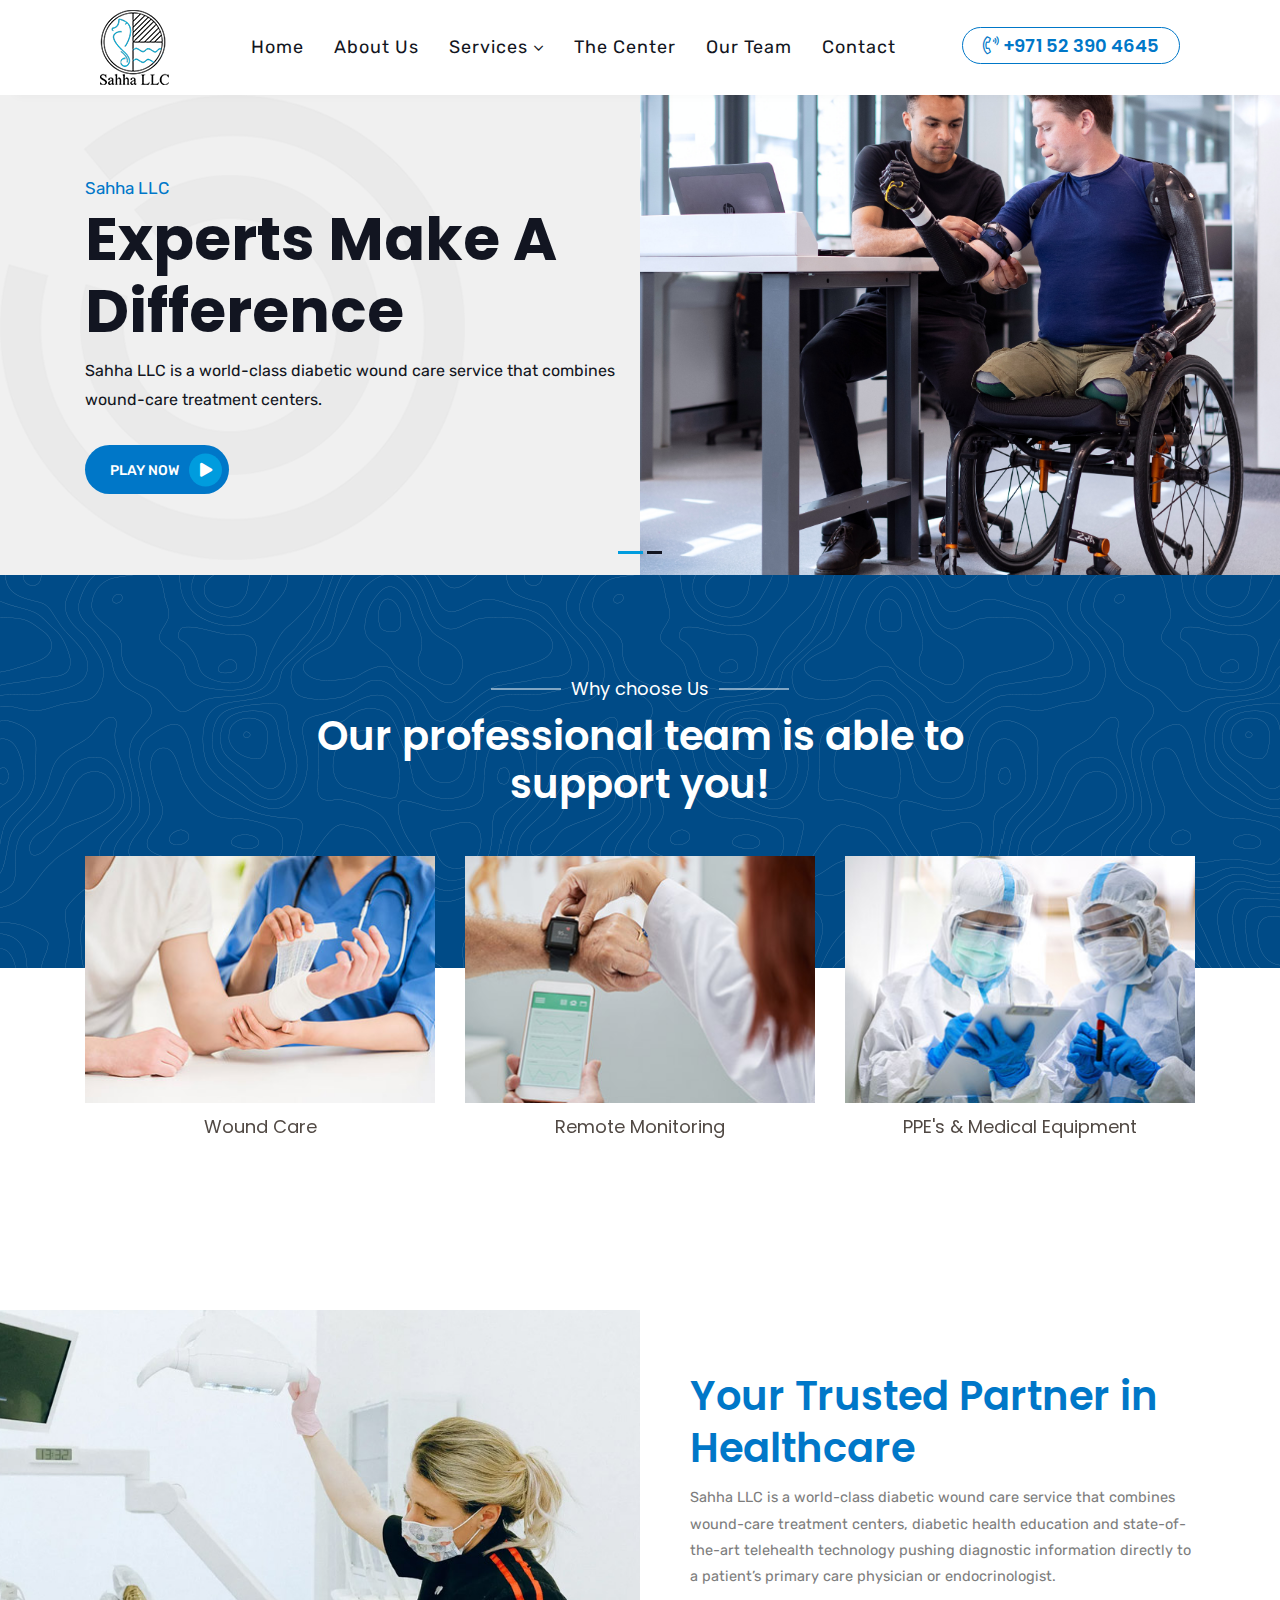
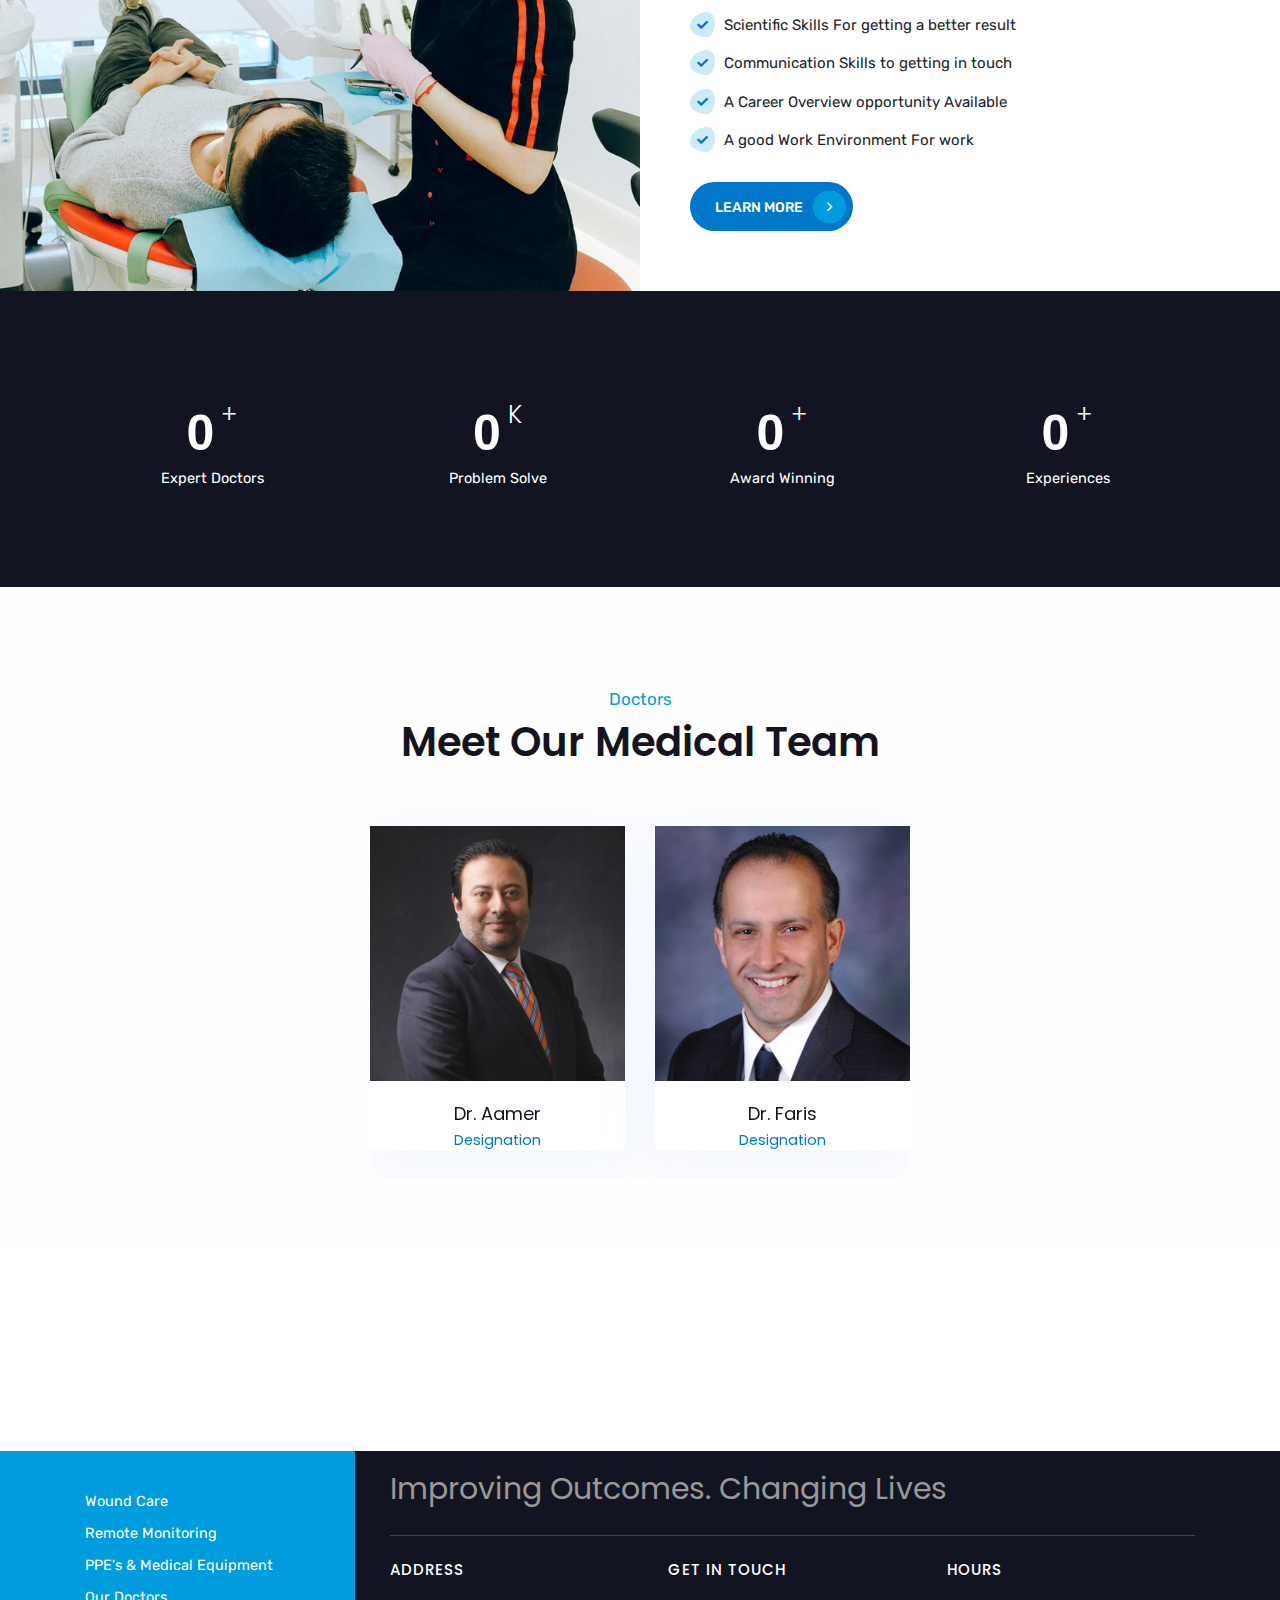
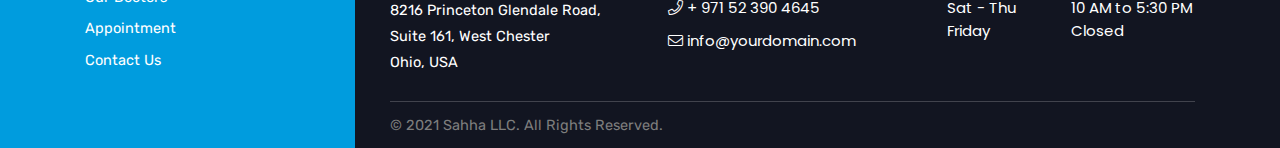
==== commit 33526819: "Add files via upload" ====
--- a/index.html
+++ b/index.html
@@ -85,7 +85,7 @@
                                             <li class="nav-item"><a href="woundcare.html" class="nav-link">Wound Care</a></li>
 
                                             <li class="nav-item"><a href="remoteMonitoring.html" class="nav-link">Remote Monitoring</a></li>
-                                            <li class="nav-item"><a href="#" class="nav-link">PPE's & Medical Equipment</a></li>
+                                            <li class="nav-item"><a href="PPE.html" class="nav-link">PPE's & Medical Equipment</a></li>
                                         </ul>
                                     </li>
     
@@ -131,7 +131,7 @@
                                     <div class="main-banner-content">
                                         <span>Sahha LLC</span>
                                         <h1>Experts Make A Difference</h1>
-                                        <p>Sahha LLC is committed to providing state-of-the-art preventive wound care through a comprehensive program that will enable us to detect and intervene in the progression of devastating disease states.</p>
+                                        <p>Sahha LLC is a world-class diabetic wound care service that combines wound-care treatment centers.</p>
         
                                         <div class="btn-box">
                                            
@@ -164,7 +164,7 @@
                                     <div class="main-banner-content">
                                         <span>Sahha LLC</span>
                                         <h1>Experts Make A Difference</h1>
-                                        <p>Lorem ipsum dolor sit amet, consectetur adipiscing elit, sed do eiusmod tempor incididunt ut labore et dolore magna Quis ipsumpsum dolor sit amet consectetur.</p>
+                                        <p>Sahha LLC is a world-class diabetic wound care service that combines wound-care treatment centers.</p>
         
                                         <div class="btn-box">
                                             <a href="about.html" class="btn btn-primary">About Us <i class="far fa-angle-right"></i></a>
@@ -241,12 +241,12 @@
             <div class="col-lg-4 col-md-6 text-center mb-4 mb-lg-0">
                 <div class="sahha-service-box" data-aos="fade-up">
                     <div class="img-scale">
-                       <a href="#" title="View more">
+                       <a href="PPE.html" title="View more">
                         <img width="348" height="246" src="assets/img/PPE.jpg" alt="" /></a>
                     </div>
-                    <a href="#" class="sahha-service-box__name">PPE's & Medical Equipment</a>
+                    <a href="PPE.html" class="sahha-service-box__name">PPE's & Medical Equipment</a>
                     <div class="sahha-service-box__footer cxy">
-                      <a href="#" class="more more--dark">View more</a>
+                      <a href="PPE.html" class="more more--dark">View more</a>
                       <a href="#" class="appointment" data-product-id="705"><i class="icon-marmite_symbol"></i> <b>Appointment</b>
                       </a>
                     </div>
@@ -459,7 +459,7 @@
                             <ul class="departments-list">
                                 <li><a href="woundcare.html">Wound Care</a></li>
                                 <li><a href="remoteMonitoring.html">Remote Monitoring</a></li>
-                                <li><a href="#">PPE's & Medical Equipment</a></li>
+                                <li><a href="PPE.html">PPE's & Medical Equipment</a></li>
                                 <li><a href="our-team.html">Our Doctors</a></li>
                                 <li><a href="#">Appointment</a></li>
                                 <li><a href="contact.html">Contact Us</a></li>
@@ -553,4 +553,4 @@
         <!-- Main JS -->
         <script src="assets/js/main.js"></script>
     </body>
-</html>
+</html>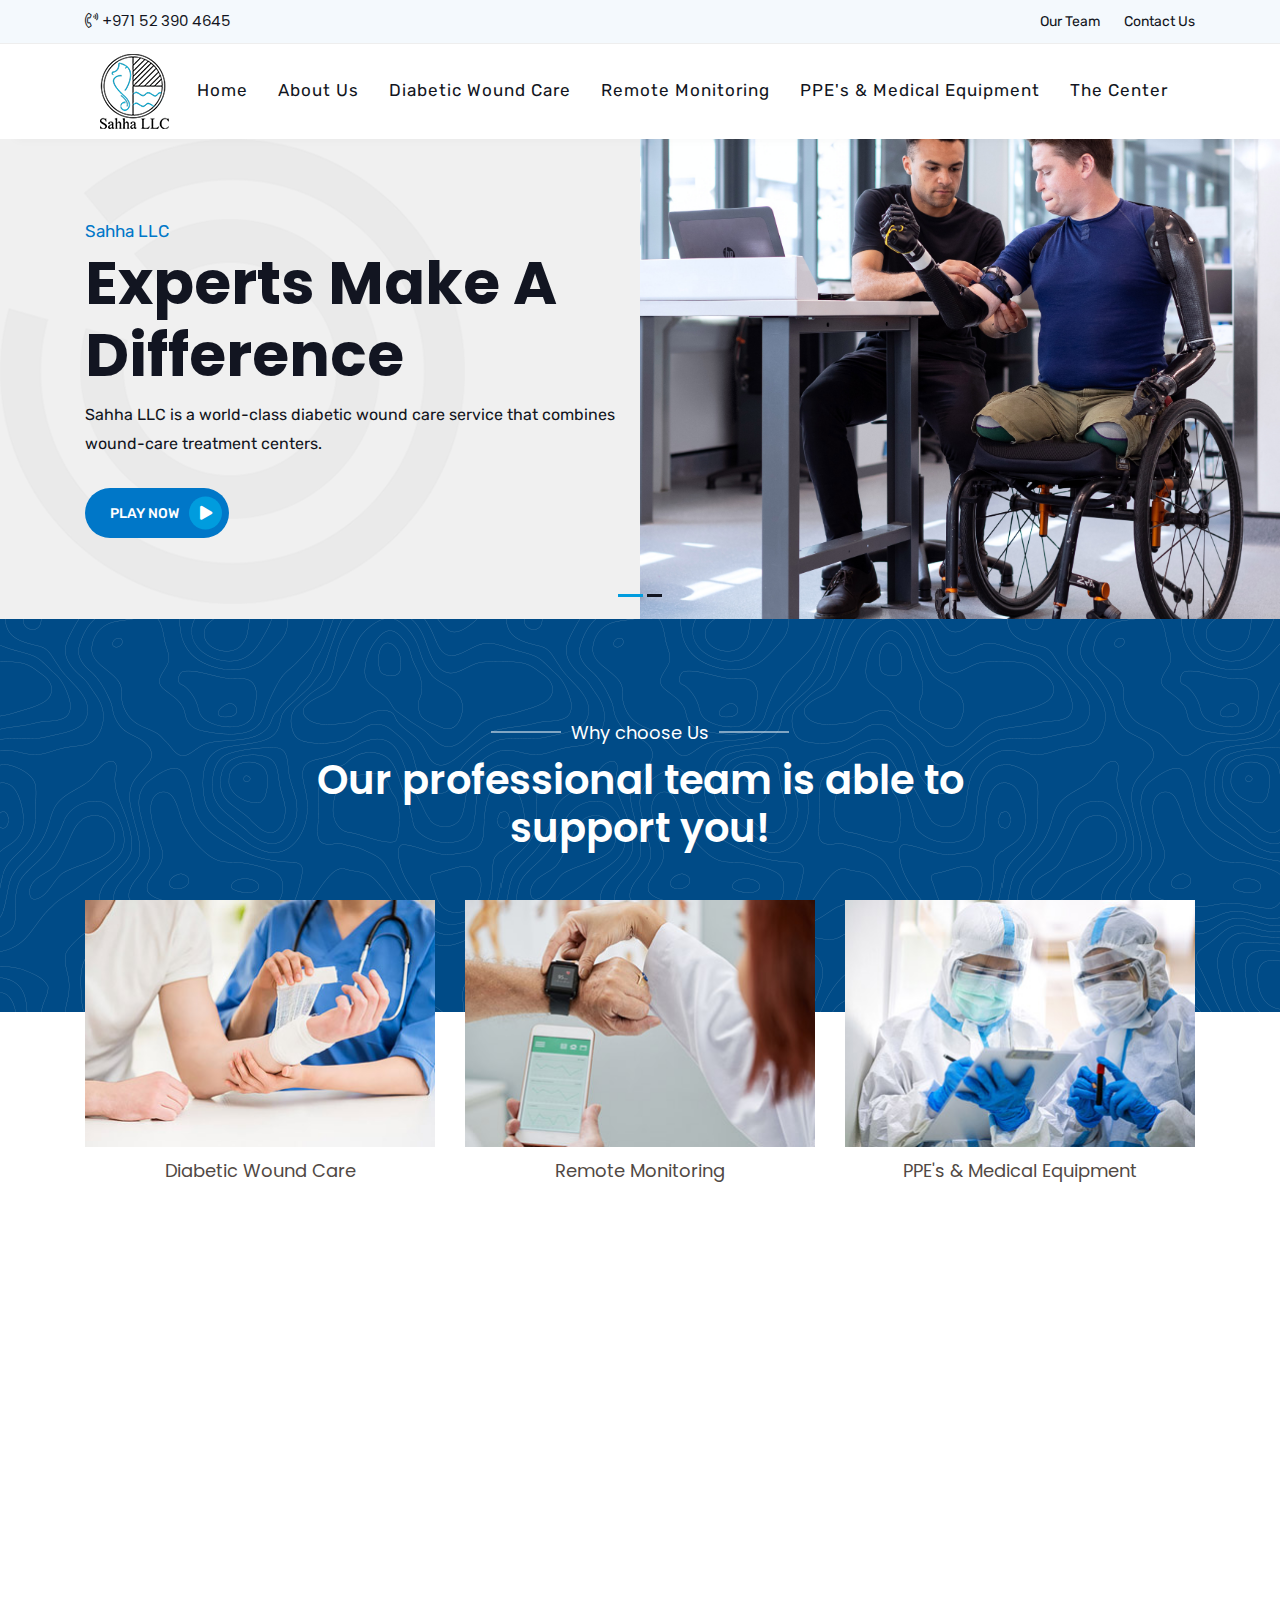
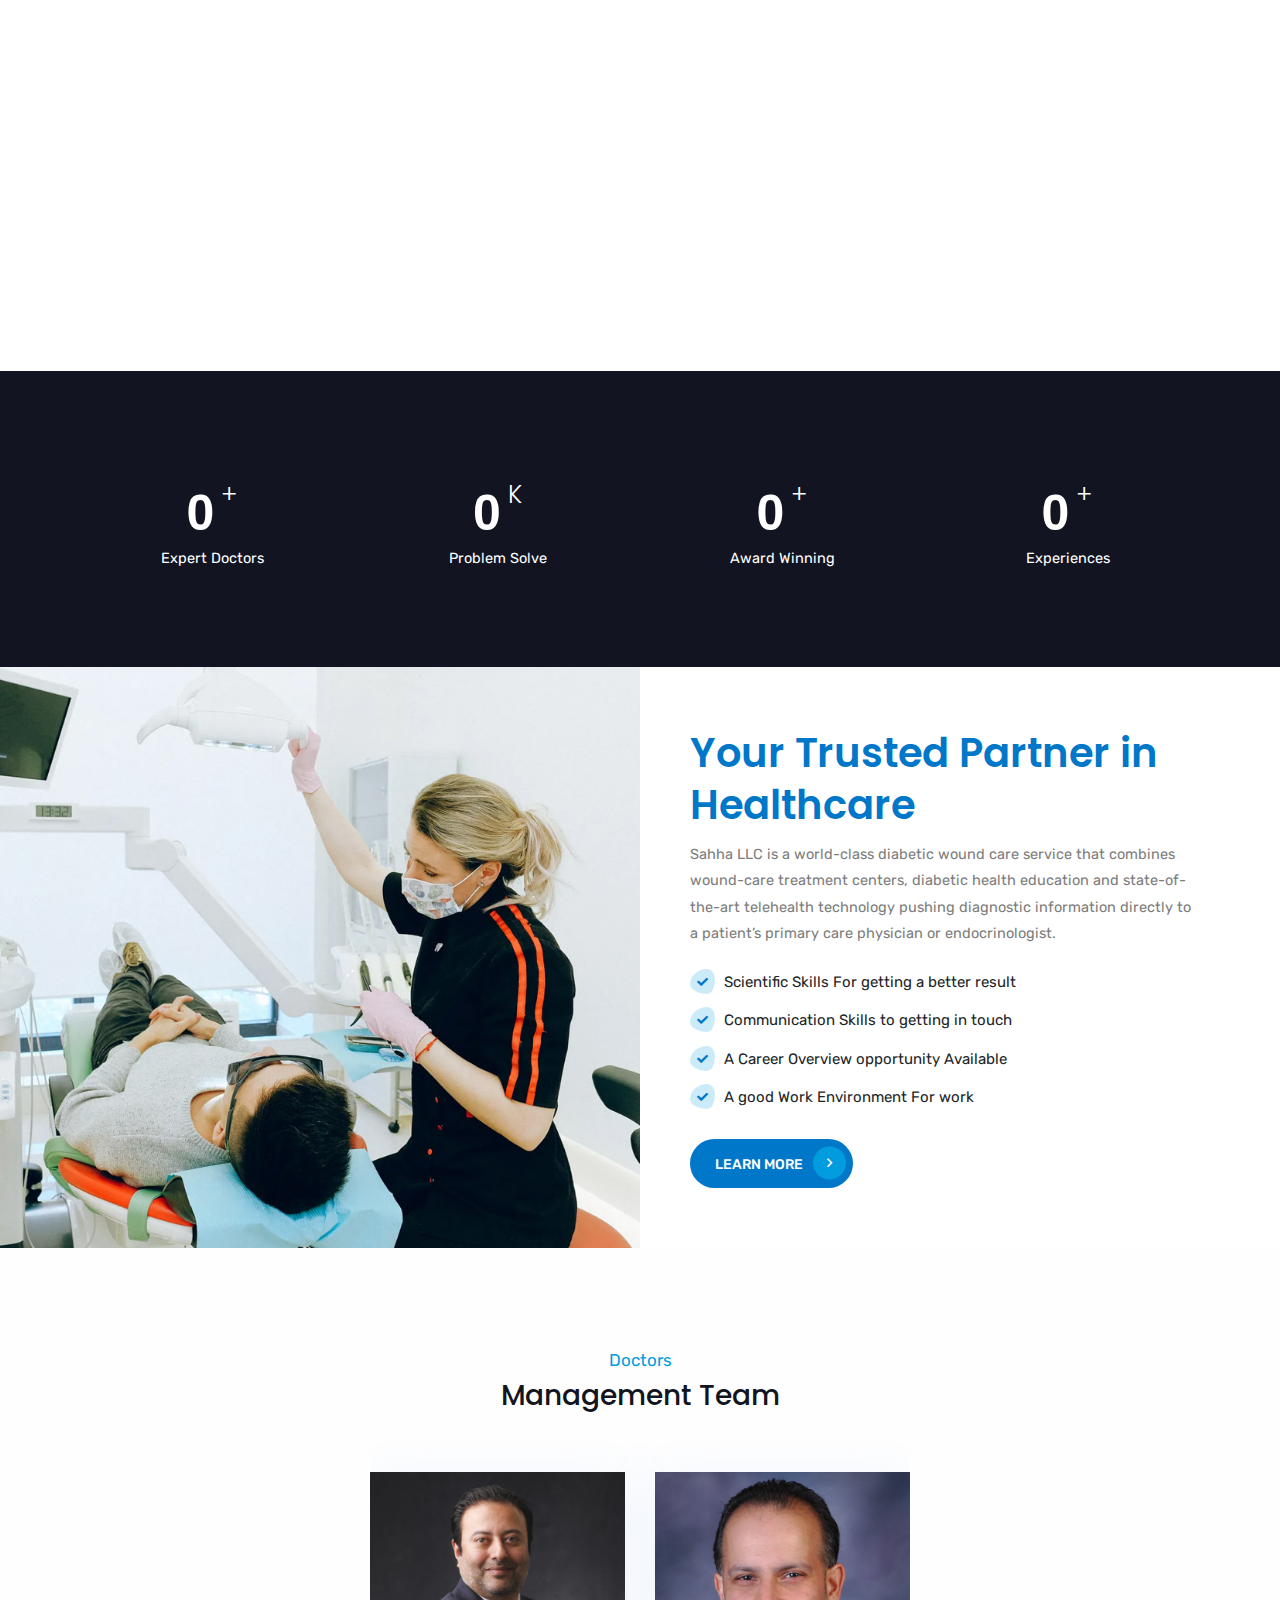
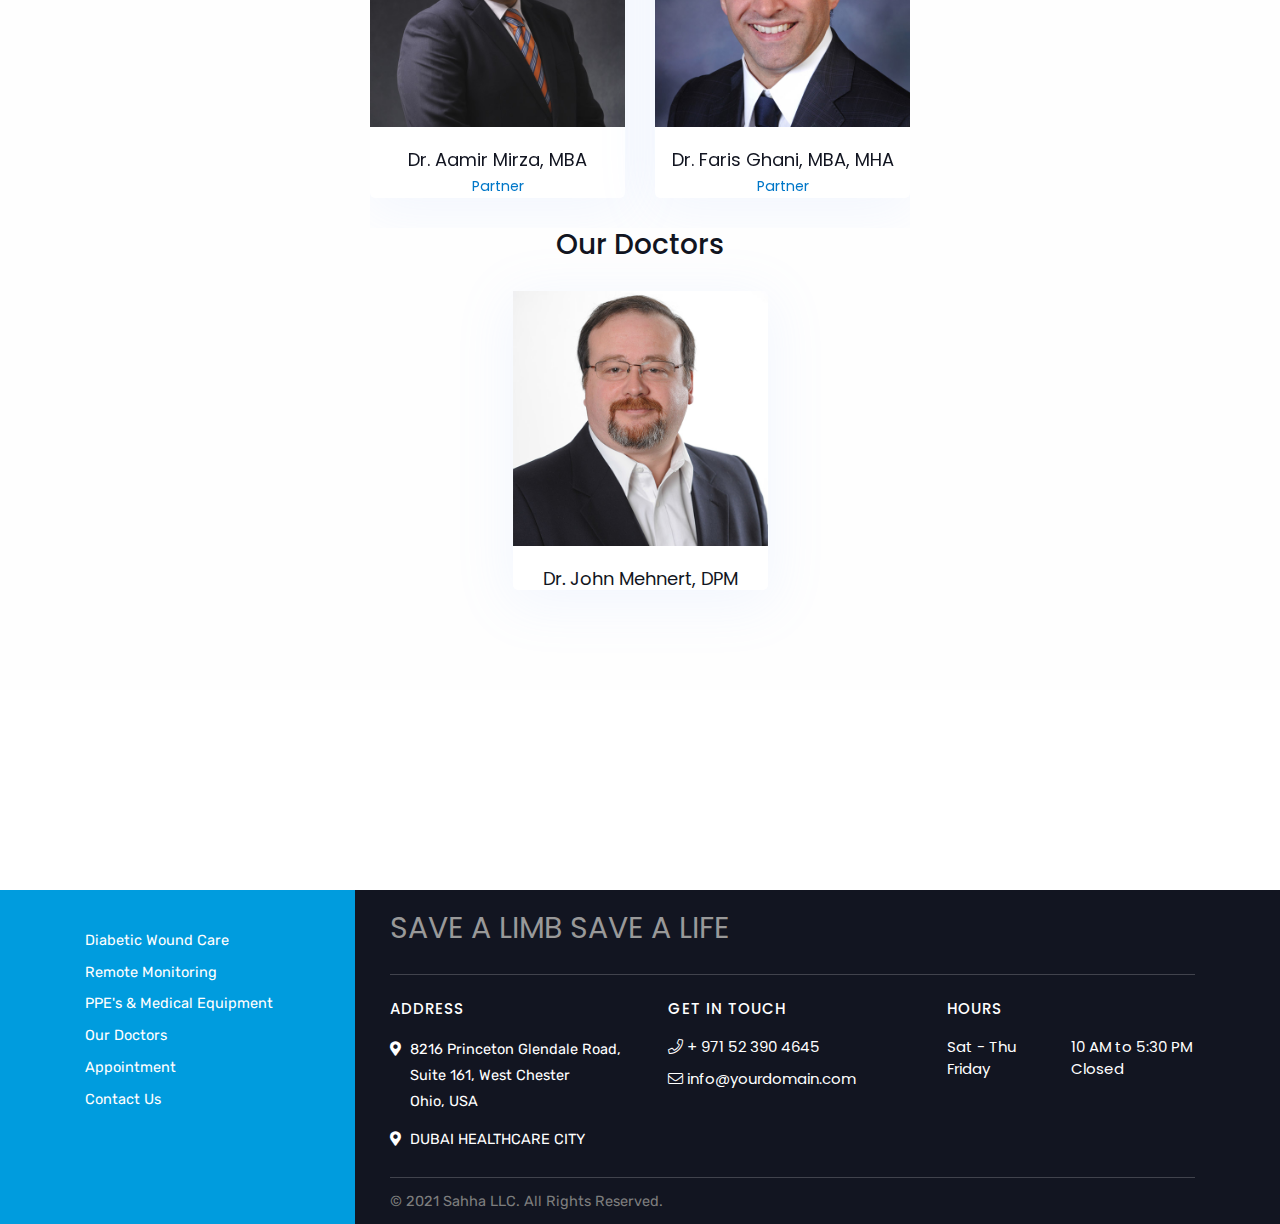
==== commit f7880908: "Add files via upload" ====
--- a/index.html
+++ b/index.html
@@ -49,7 +49,26 @@
         <!-- Start Header Area -->
         <header class="header-area">
             
-
+            <div class="top-header">
+                <div class="container">
+                <div class="row align-items-center">
+                <div class="col-lg-9 col-md-6 d-none d-md-block">
+                <div>
+                 <a href="#" class=""><i class="fal fa-phone-volume"></i> +971 52 390 4645</a>
+                </div>
+       
+                </div>
+<div class="col-lg-3 col-md-6 ">
+<div class="header-right-content">
+<ul class="header-contact-info text-center text-md-right">
+<li> <a href="our-team.html">Our Team</a></li>
+<li><a href="contact.html">Contact Us</a></li>
+</ul>
+</div>
+                </div>
+                </div>
+                </div>
+                 </div>
             <!-- Start Navbar Area -->
             <div class="navbar-area">
                 <div class="sahha-responsive-nav">
@@ -72,44 +91,16 @@
                                 <img src="assets/img/logo.png" alt="logo">
                             </a>
     
-                            <div class="collapse navbar-collapse mean-menu" id="navbarSupportedContent">
-                                <ul class="navbar-nav">
-                                    <li class="nav-item"><a href="index.html" class="nav-link active">Home</a></li>
-                                    
-                                    <li class="nav-item"><a href="about.html" class="nav-link">About Us</a>
-                                        
-                                    </li>
-
-                                    <li class="nav-item"><a href="#" class="nav-link">Services <i class="fal fa-angle-down"></i></a>
-                                        <ul class="dropdown-menu">
-                                            <li class="nav-item"><a href="woundcare.html" class="nav-link">Wound Care</a></li>
-
-                                            <li class="nav-item"><a href="remoteMonitoring.html" class="nav-link">Remote Monitoring</a></li>
-                                            <li class="nav-item"><a href="PPE.html" class="nav-link">PPE's & Medical Equipment</a></li>
-                                        </ul>
-                                    </li>
-    
-                                    <li class="nav-item"><a href="sahha-center.html" class="nav-link">The Center </a>
-                                        
-                                    </li>
-                                    <li class="nav-item"><a href="our-team.html" class="nav-link">Our Team</a></li>
-    
-                                    
-
-                                    
-        
-                                    <li class="nav-item"><a href="contact.html" class="nav-link">Contact</a></li>
-                                </ul>
-    
-                                <div class="others-options">
-                                    
-    
-                                    
-    
-                                    <a href="#" class=""><i class="fal fa-phone-volume"></i> +971 52 390 4645
-                                       <!-- <span>Call Us Today</span>-->
-                                    </a>
-                                </div>
+<div class="collapse navbar-collapse mean-menu" id="navbarSupportedContent">
+<ul class="navbar-nav">
+<li class="nav-item"><a href="index.html" class="nav-link active">Home</a></li>
+<li class="nav-item"><a href="about.html" class="nav-link">About Us </a></li>
+<li class="nav-item"><a href="woundcare.html" class="nav-link">Diabetic Wound Care </a></li>
+<li class="nav-item"><a href="remoteMonitoring.html" class="nav-link">Remote Monitoring </a></li>
+<li class="nav-item"><a href="PPE.html" class="nav-link">PPE's & Medical Equipment </a></li>
+<li class="nav-item"><a href="sahha-center.html" class="nav-link">The Center </a></li>
+</ul>
+
                             </div>
                         </nav>
                         </div>
@@ -216,7 +207,7 @@
                        <a href="#" title="View more">
                         <img width="348" height="246" src="assets/img/services-01.jpg" class="" alt="" /></a>
                     </div>
-                    <a href="#" class="sahha-service-box__name">Wound Care</a>
+                    <a href="#" class="sahha-service-box__name">Diabetic Wound Care</a>
                     <div class="sahha-service-box__footer">
                       <a href="woundcare.html" class="more more--dark">View more</a>
                       <a href="#" class="appointment" data-product-id="705"><i class="icon-marmite_symbol"></i> <b>Appointment</b>
@@ -258,38 +249,60 @@
     <!-- End Sahha Services Area -->
 
 <div class="clearfix"></div>
-       
-
-        <!-- Start About Area -->
-        <section class="about-area">
-            <div class="container-fluid p-0">
-                <div class="row m-0">
-                    <div class="col-lg-6 col-md-12 p-0">
-                        <div class="about-image">
-                            <img src="assets/img/about-img1.jpg" alt="image">
-                        </div>
-                    </div>
-
-                    <div class="col-lg-6 col-md-12 p-0">
-                        <div class="about-content">
-                           
-                            <h2>Your Trusted Partner in Healthcare</h2>
-                            <p>Sahha LLC is a world-class diabetic wound care service that combines wound-care treatment centers, diabetic health education and state-of-the-art telehealth technology pushing diagnostic information directly to a patient’s primary care physician or endocrinologist. </p>
-
-                            <ul>
-                                <li><i class="fas fa-check"></i> Scientific Skills For getting a better result</li>
-                                <li><i class="fas fa-check"></i> Communication Skills to getting in touch</li>
-                                <li><i class="fas fa-check"></i> A Career Overview opportunity Available</li>
-                                <li><i class="fas fa-check"></i> A good Work Environment For work</li>
-                            </ul>
-
-                            <a href="sahha-center.html" class="btn btn-primary">Learn More <i class="far fa-angle-right"></i></a>
-                        </div>
-                    </div>
-                </div>
-            </div>
-        </section>
-        <!-- End About Area -->
+         <!-- Start Choose Us 
+    ============================================= -->
+    <div class="choose-us-area">
+        <div class="container-fluid">
+            <div class="row">
+                <div class="col-lg-6 thumb bg-cover wow fadeInLeft" style="background-image: url(assets/img/banner/3.jpg);"></div>
+                <div class="col-lg-6 info wow fadeInUp">
+                    <div class="info-box">
+                      
+                        <h2>Our Services</h2>
+                        <ul>
+                           <!-- <li>DIABETIC WOUND CARE
+                                <ul>
+                                    <li>Advanced Wound Care Therapies</li>
+                                    
+                                </ul>
+                                <p>Tissue Substitutes – Acellular Collagen and Dermal Replacements</p>
+                                <p>Topical Oxygen Therapy</p>
+                                <p>Negative Pressure Wound Therapy (Vacuum Assisted Closure)</p>
+                            </li>
+                            <li>MINOR DIABETIC FOOT SURGERY</li>-->
+                            <li>DIABETIC FOOTWEAR
+                                <ul>
+                                    <li>Diabetic Foot Insoles</li>
+                                    <li>Customized Shoes</li>
+                                </ul>
+                            </li>
+                            <li>DIABETES AWARENESS AND NUTRITION</li>
+                            <!-- <li>REMOTE DATA MONITORING</li> -->
+
+                        </ul>
+                        
+                  
+                        <h2>Treatments</h2>
+                        <ul>
+                            <li>DIABETIC FOOT ULCERS</li>
+                            <li>DIABETIC FOOT INFECTIONS</li>
+                            <li>DIABETIC FOOT DEFORMITIES</li>
+                           <!-- <li>CHARCOT FOOT</li>
+                            <li>SURGICAL WOUND DEHISCENCES</li>
+                            <li>VENOUS ULCERS</li>-->
+                        </ul>
+                        <p> 
+                            
+                            </p>
+                            <div class="clearfix"></div>
+                    </div>
+                </div>
+            </div>
+        </div>
+    </div>
+    <!-- End Choose Us -->
+
+      
 
        
 
@@ -353,14 +366,43 @@
         </section>
         <!-- End Fun Facts Area -->
 
-       
+         <!-- Start About Area -->
+         <section class="about-area">
+            <div class="container-fluid p-0">
+                <div class="row m-0">
+                    <div class="col-lg-6 col-md-12 p-0">
+                        <div class="about-image">
+                            <img src="assets/img/about-img1.jpg" alt="image">
+                        </div>
+                    </div>
+
+                    <div class="col-lg-6 col-md-12 p-0">
+                        <div class="about-content">
+                           
+                            <h2>Your Trusted Partner in Healthcare</h2>
+                            <p>Sahha LLC is a world-class diabetic wound care service that combines wound-care treatment centers, diabetic health education and state-of-the-art telehealth technology pushing diagnostic information directly to a patient’s primary care physician or endocrinologist. </p>
+
+                            <ul>
+                                <li><i class="fas fa-check"></i> Scientific Skills For getting a better result</li>
+                                <li><i class="fas fa-check"></i> Communication Skills to getting in touch</li>
+                                <li><i class="fas fa-check"></i> A Career Overview opportunity Available</li>
+                                <li><i class="fas fa-check"></i> A good Work Environment For work</li>
+                            </ul>
+
+                            <a href="sahha-center.html" class="btn btn-primary">Learn More <i class="far fa-angle-right"></i></a>
+                        </div>
+                    </div>
+                </div>
+            </div>
+        </section>
+        <!-- End About Area -->
 
         <!-- Start Doctor Area -->
         <section class="doctor-area ptb-100 bg-fefefe">
             <div class="container">
                 <div class="section-title">
                     <span>Doctors</span>
-                    <h2>Meet Our Medical Team</h2>
+                    <h3>Management Team</h3>
                     
                 </div>
 
@@ -371,12 +413,12 @@
                                 <div class="doctor-image">
                                     <img src="assets/img/doctor/1.jpg" alt="image">
         
-                                    <a href="#" class="details-btn"><i class="fas fa-plus"></i></a>
+                                    <a href="assets/pdf/Dr.Aamir-Mirza.pdf" target="_blank" class="details-btn"><i class="fas fa-plus"></i></a>
                                 </div>
         
                                 <div class="doctor-content">
-                                    <h3><a href="#">Dr. Aamer</a></h3>
-                                    <span>Designation</span>
+                                    <h3><a href="assets/pdf/Dr.Aamir-Mirza.pdf" target="_blank">Dr. Aamir Mirza, MBA</a></h3>
+                                    <span>Partner</span>
         
                                     
                                 </div>
@@ -386,12 +428,12 @@
                                 <div class="doctor-image">
                                     <img src="assets/img/doctor/2.jpg" alt="image">
         
-                                    <a href="#" class="details-btn"><i class="fas fa-plus"></i></a>
+                                    <a href="assets/pdf/Dr.Faris-Ghani.pdf" target="_blank" class="details-btn"><i class="fas fa-plus"></i></a>
                                 </div>
         
                                 <div class="doctor-content">
-                                    <h3><a href="#">Dr. Faris</a></h3>
-                                    <span>Designation</span>
+                                    <h3><a href="assets/pdf/Dr.Faris-Ghani.pdf" target="_blank">Dr. Faris Ghani, MBA, MHA</a></h3>
+                                    <span>Partner</span>
         
                                     
                                 </div>
@@ -428,6 +470,40 @@
                                     
                                 </div>
                             </div>-->
+        
+                            
+                        </div>
+                    </div>
+                </div>
+            </div>
+            <div class="container">
+                <div class="section-title">
+                   
+                    <h3>Our Doctors</h3>
+                    
+                </div>
+    
+                <div class="row d-flex justify-content-center">
+                    <div class="col-md-3">
+                        <div class="doctor-slidess ">
+                            <div class="single-doctor-box">
+                                <div class="doctor-image">
+                                    <img src="assets/img/doctor/Dr.John_mehnert.jpg" alt="image">
+        
+                                    <a href="assets/pdf/Dr.John_Mehnert.pdf" target="_blank" class="details-btn"><i class="fas fa-plus"></i></a>
+                                </div>
+        
+                                <div class="doctor-content">
+                                    <h3><a href="assets/pdf/Dr.John_Mehnert.pdf" target="_blank">Dr. John Mehnert, DPM</a></h3>
+                                    
+        
+                                    
+                                </div>
+                            </div>
+        
+    
+        
+                          
         
                             
                         </div>
@@ -457,7 +533,7 @@
                     <div class="col-lg-3 col-md-4 col-sm-4 ftr-bg-mobile" >
                         <div class="single-footer-widget">
                             <ul class="departments-list">
-                                <li><a href="woundcare.html">Wound Care</a></li>
+                                <li><a href="woundcare.html">Diabetic Wound Care</a></li>
                                 <li><a href="remoteMonitoring.html">Remote Monitoring</a></li>
                                 <li><a href="PPE.html">PPE's & Medical Equipment</a></li>
                                 <li><a href="our-team.html">Our Doctors</a></li>
@@ -473,7 +549,7 @@
                         <div class="row">
                             <div class="col-lg-12">
                                 <div class="footer-ryt-mainTitle">
-                                    <h3>Improving Outcomes. Changing Lives</h3>
+                                    <h3>SAVE A LIMB SAVE A LIFE</h3>
                                 </div>
                                 
                             </div>
@@ -482,7 +558,8 @@
                             <div class="col-lg-4">
                                 <div class="footer-ryt">
                                     <h5>Address</h5>
-                                <p>8216 Princeton Glendale Road, Suite 161, West Chester <br> Ohio, USA</p>
+                                <p class="footer-address">8216 Princeton Glendale Road, Suite 161, West Chester <br> Ohio, USA</p>
+                                <p class="footer-address">DUBAI HEALTHCARE CITY</p>
                                 </div>
                             </div>
                             <div class="col-lg-4">
--- a/assets/css/meanmenu.css
+++ b/assets/css/meanmenu.css
@@ -52,7 +52,7 @@
 	float: left;
 	width: 100%;
 	background: #ffffff;
-	margin-top: 48px;
+	margin-top: 95px;
 }
 
 .mean-container .mean-nav ul {
@@ -77,7 +77,7 @@
 	display: block;
 	float: left;
 	width: 90%;
-	padding: 1em 5%;
+	padding: .6em 5%;
 	margin: 0;
 	text-align: left;
 	color: #677294;
--- a/assets/css/style.css
+++ b/assets/css/style.css
@@ -69,6 +69,10 @@
 .ptb-100 {
   padding-top: 100px;
   padding-bottom: 100px;
+}
+.ptb-50 {
+  padding-top: 50px;
+  padding-bottom: 50px;
 }
 
 /*btn(primary&light)*/
@@ -605,7 +609,7 @@
 }
 
 .sahha-nav .navbar .navbar-nav .nav-item a {
-  font-size: 18px;
+  font-size: 17px;
   font-weight: 400;
   color: #121521;
   text-transform: capitalize;
@@ -998,7 +1002,34 @@
 .search-overlay.search-popup .search-form .search-button:hover, .search-overlay.search-popup .search-form .search-button:focus {
   color: #0077c8;
 }
-
+@media only screen and (max-width: 1250px) {
+  .sahha-nav .navbar .navbar-nav .nav-item a {
+    font-size: 15px;
+   
+    margin-left: 10px;
+    margin-right: 10px;
+    
+  }
+  }
+@media only screen and (max-width: 1085px) {
+  .sahha-nav .navbar .navbar-nav .nav-item a {
+    font-size: 14px;
+   
+    margin-left: 8px;
+    margin-right: 8px;
+
+  }
+  .sahha-nav .navbar .others-options a{
+    font-size: 15px;
+    font-weight: 600;
+    color: #0077c8;
+    text-align: right;
+    line-height: 16px;
+    padding: 5px 15px;
+    border: 1px solid #0077c8;
+    border-radius: 20px;
+  }
+  }
 @media only screen and (max-width: 991px) {
   .navbar-area {
     padding-top: 20px;
@@ -1016,7 +1047,8 @@
     position: relative;
   }
   .sahha-responsive-nav .sahha-responsive-menu.mean-container .mean-nav ul {
-    font-size: 14px;
+    font-size: 15px;
+    font-weight: 600;
   }
   .sahha-responsive-nav .sahha-responsive-menu.mean-container .mean-nav ul li a.active {
     color: #0077c8;
@@ -1042,10 +1074,16 @@
     width: 50%;
     z-index: 999;
   }
+
   .sahha-responsive-nav .others-options {
+    font-size: 17px;
+    font-weight: 600;
     position: absolute;
     right: 55px;
-    top: 26px;
+    top: 24px;
+  }
+  .sahha-responsive-nav .others-options a {
+    color: #121521;
   }
   .sahha-responsive-nav .others-options .btn {
     display: none;
@@ -1885,6 +1923,20 @@
 .footer-ryt p{
   color: #fff !important;
   display: block;
+}
+
+.footer-address{
+  position: relative;
+  padding-left: 20px;
+}
+.footer-address:before{
+  position: absolute;
+  left: 0;
+  top: 0;
+  content: "\f3c5";
+  font-family: "Font Awesome 5 Pro";
+  color: #fff;
+  font-weight: 600;
 }
 
 .footer-ryt .hoursBx{
@@ -3297,6 +3349,79 @@
 	text-align: center;
 	
 }
+
+.ppe-product { border: 1px solid #edeff2; border-radius: 2px; width: 100%; margin-bottom: 30px !important; }
+
+.ppe-img-block { overflow: hidden; display: block; }
+
+.ppe-product .ppe-img-block { margin-bottom: 15px; position: relative; }
+
+.ppe-product .ppe-img-block img { width: 100%; height: auto; position: relative; -webkit-transition: all ease-out 0.3s; transition: all 0.3s; }
+
+.ppe-product .ppe-img-block img:hover { -webkit-transform: scale(1.1); -ms-transform: scale(1.1); transform: scale(1.1); }
+
+.ppe-product .ppe-img-block:after { content: ""; position: absolute; bottom: 0; left: 15px; width: 0; height: 0; border-style: solid; border-width: 0 15px 15px 15px; border-color: transparent transparent #FFF transparent; }
+
+.ppe-product-title { position: relative; display: block; font-size: 16px; line-height: 20px;  color: #262626;  margin: 0 15px 10px 15px; cursor: pointer;  padding-bottom: 5px; overflow: hidden; text-overflow: ellipsis; }
+
+a.ppe-product-title:hover { color: #0077c8; }
+
+#mains {
+  margin: 50px 0 0 0;
+}
+
+#mains #faq .card {
+  margin-bottom: 10px;
+  border: 0;
+}
+
+#mains #faq .card .card-header {
+  border: 0;
+  -webkit-box-shadow: 0 0 20px 0 rgba(213, 213, 213, 0.5);
+          box-shadow: 0 0 20px 0 rgba(213, 213, 213, 0.5);
+  border-radius: 2px;
+  padding: 0;
+}
+#mains #faq .card .card-header .btn {border-radius:2px;}
+#mains #faq .card .card-header .btn-header-link {
+  color: #fff;
+  display: block;
+  text-align: left;
+  background: #FFE472;
+  color: #222;
+  padding: 20px;
+}
+
+#mains #faq .card .card-header .btn-header-link:after {
+  content: "\f107";
+  font-family: 'Font Awesome 5 Pro';
+  font-weight: 900;
+  float: right;
+}
+
+#mains #faq .card .card-header .btn-header-link.collapsed {
+  background: #0077c8;
+  color: #fff;
+}
+
+#mains #faq .card .card-header .btn-header-link.collapsed:after {
+  content: "\f106";
+}
+
+#mains #faq .card .collapsing {
+  background: #fff;
+  line-height: 30px;
+}
+
+#mains #faq .card .collapse {
+  border: 0;
+}
+
+#mains #faq .card .collapse.show {
+  background: #fff;
+  line-height: 30px;
+  color: #222;
+}
     
 
        
